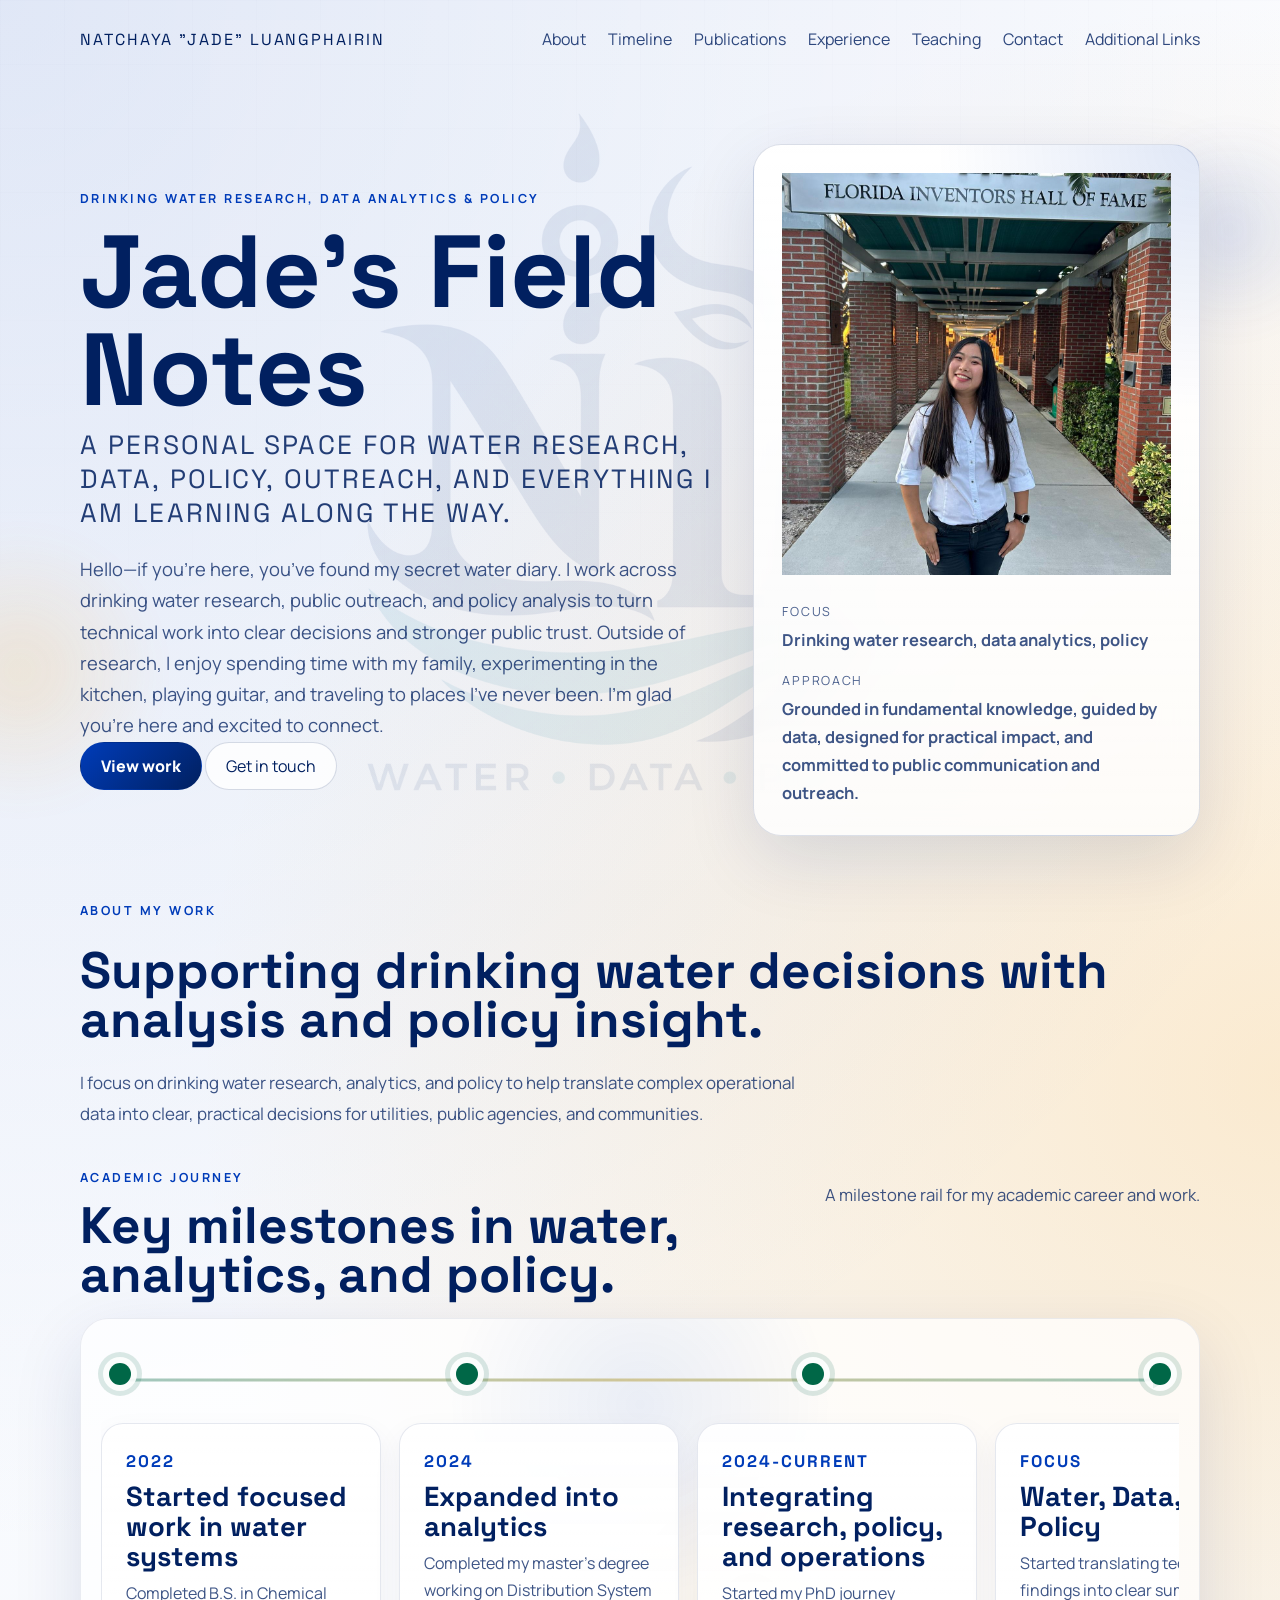
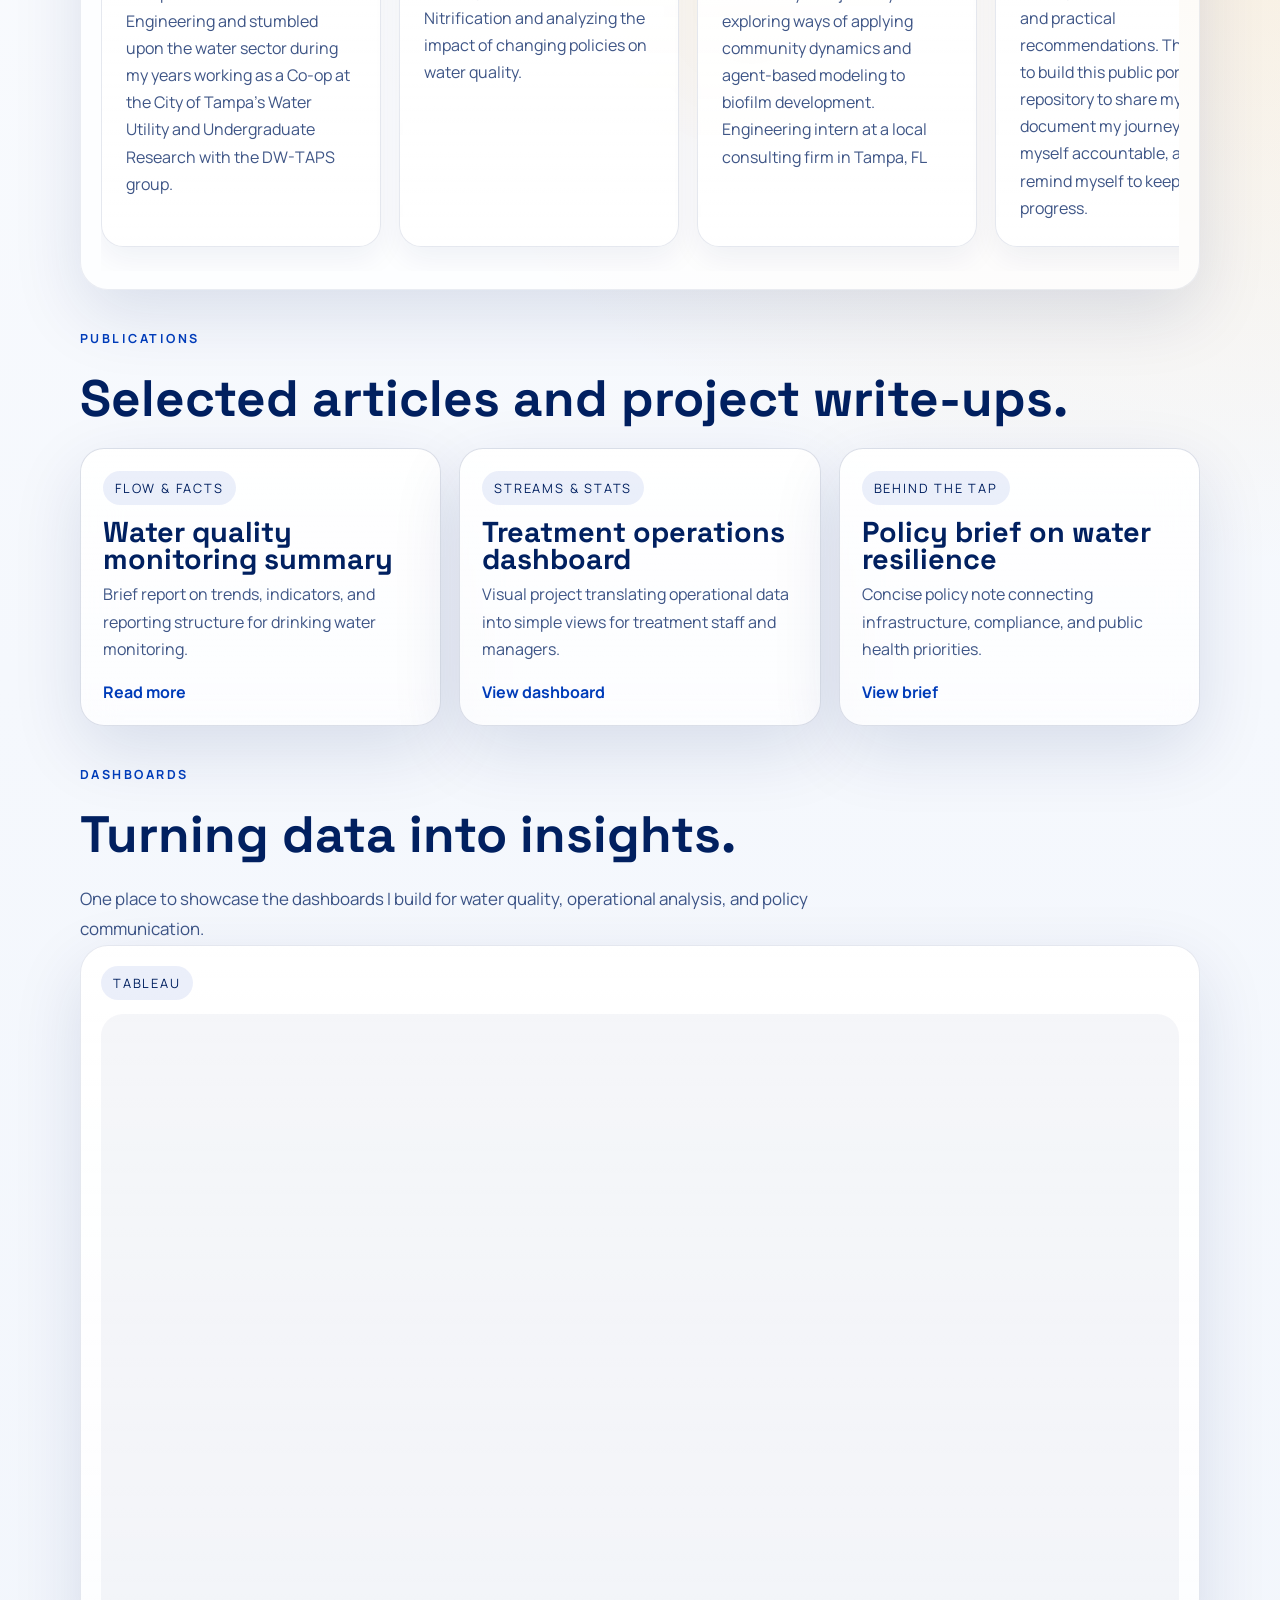
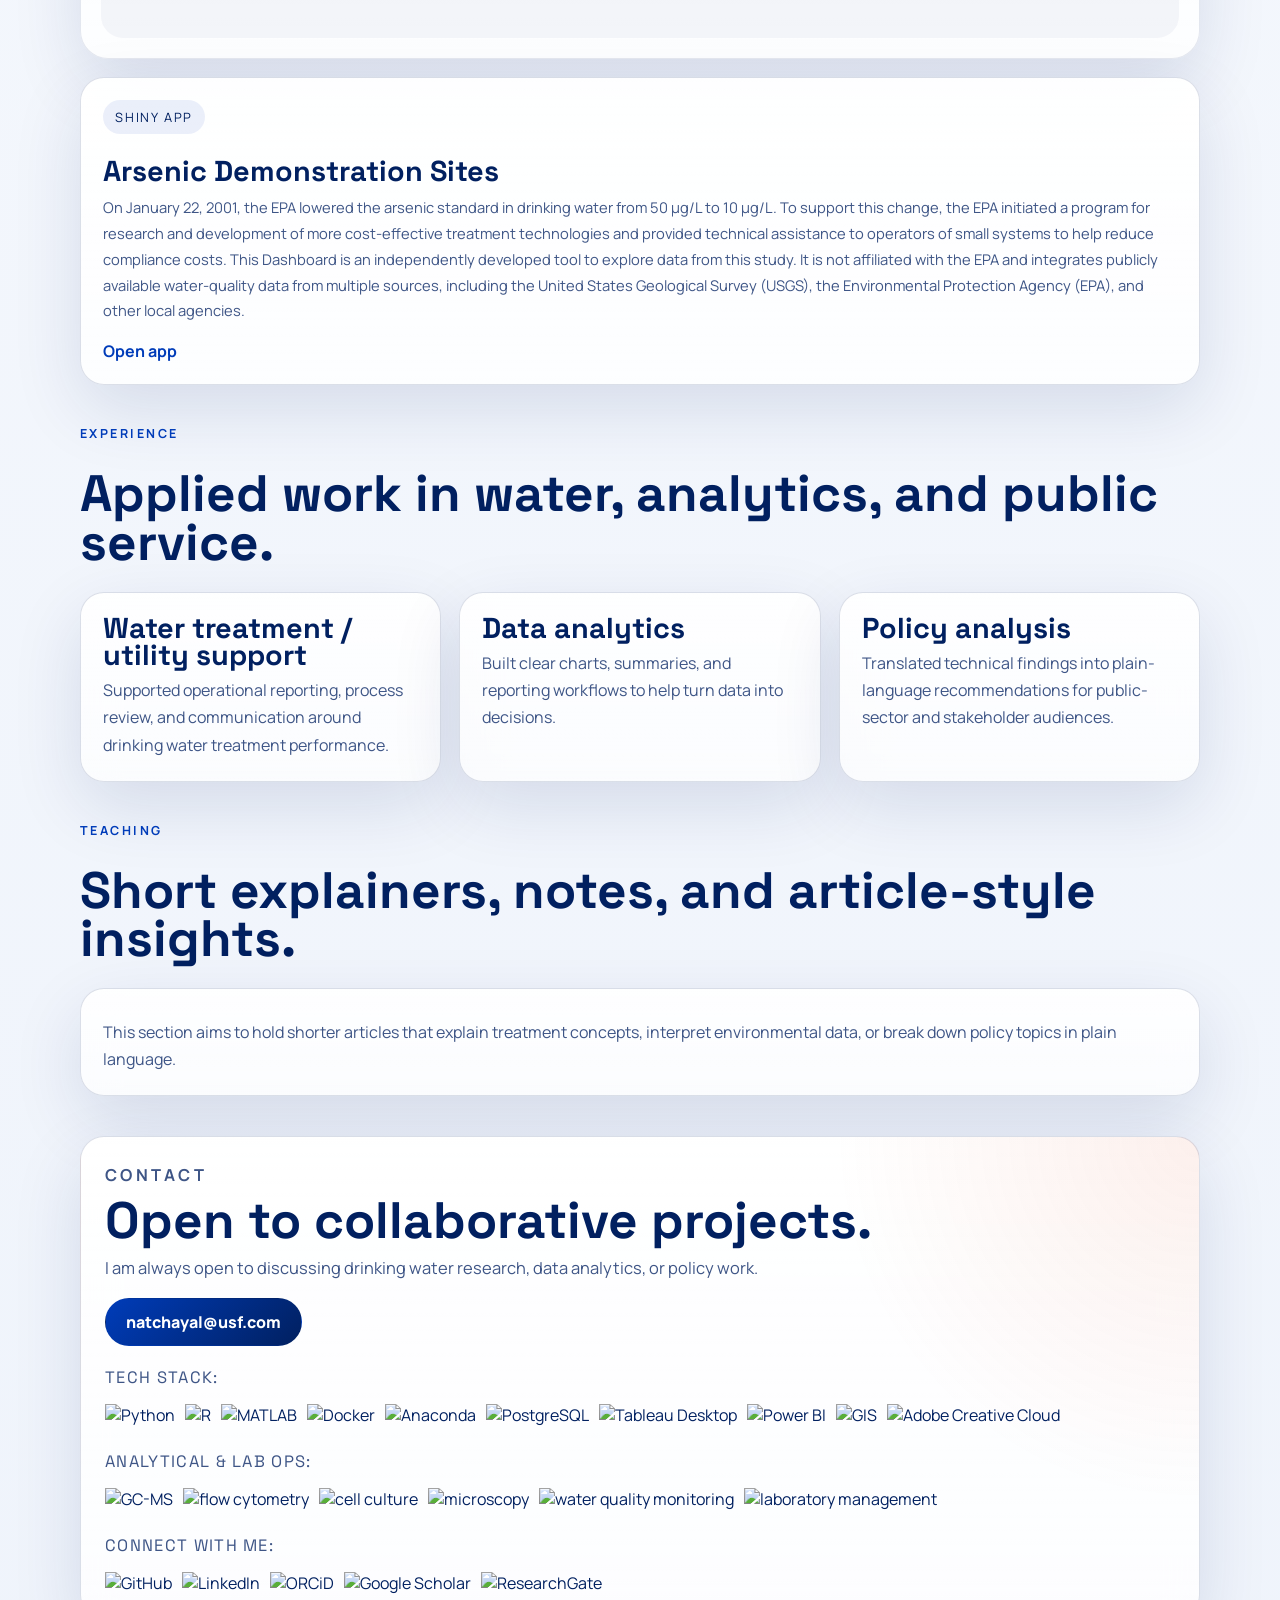
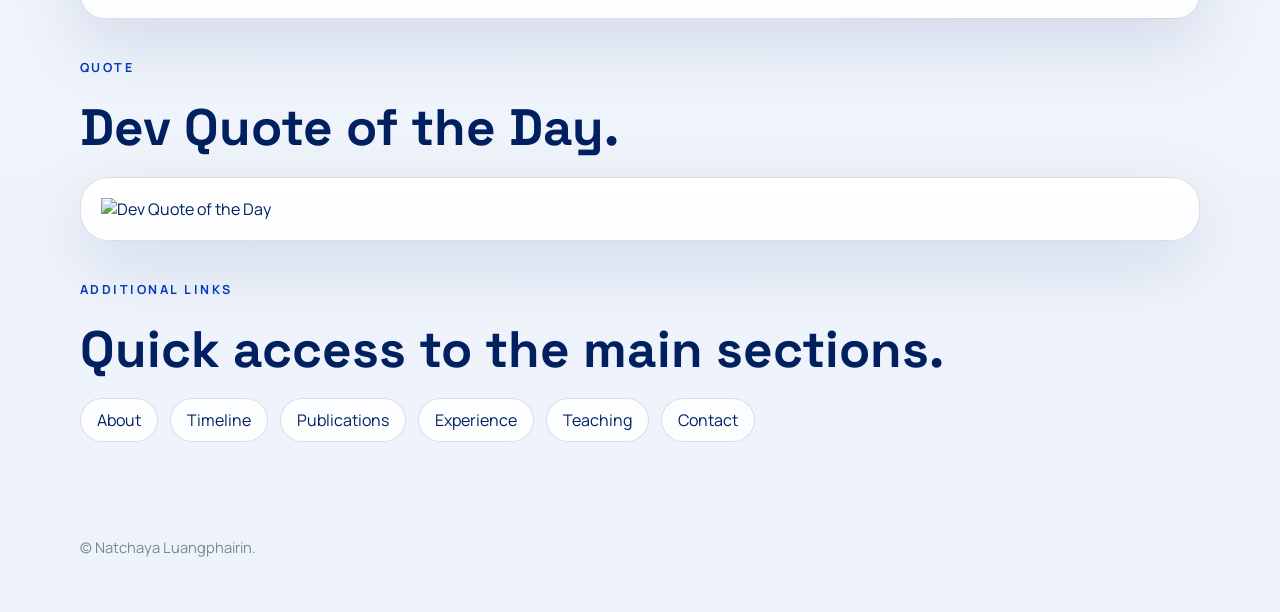
==== index.html @ ca81d8df "Update index.html" ====
<!DOCTYPE html>
<html lang="en">
<head>
  <meta charset="UTF-8" />
  <meta name="viewport" content="width=device-width, initial-scale=1.0" />
  <meta name="description" content="A portfolio website showcasing projects, skills, and experience." />
  <title>Natchaya’s Field Notes: A personal space for water research, data, policy, outreach, and everything I am learning along the way.</title>
  <link rel="preconnect" href="https://fonts.googleapis.com" />
  <link rel="preconnect" href="https://fonts.gstatic.com" crossorigin />
  <link href="https://fonts.googleapis.com/css2?family=Manrope:wght@400;500;600;700;800&family=Space+Grotesk:wght@500;700&display=swap" rel="stylesheet" />
  <link rel="stylesheet" href="styles.css" />
</head>
<body>
  <div class="bg-grid" aria-hidden="true"></div>
  <div class="bg-orb bg-orb-a" aria-hidden="true"></div>
  <div class="bg-orb bg-orb-b" aria-hidden="true"></div>

  <header class="topbar">
    <a class="brand" href="#home">Natchaya "Jade" Luangphairin</a>
    <nav class="nav">
      <a href="#about">About</a>
      <a href="#timeline">Timeline</a>
      <a href="#publications">Publications</a>
      <a href="#experience">Experience</a>
      <a href="#teaching">Teaching</a>
      <a href="#contact">Contact</a>
      <a href="#links">Additional Links</a>
    </nav>
  </header>

  <main>
    <section class="hero" id="home">
      <div class="hero-copy">
        <p class="eyebrow reveal">Drinking Water Research, Data Analytics &amp; Policy</p>
        <h1 class="reveal delay-1">Jade's Field Notes</h1>
        <p class="hero-title reveal delay-2">A personal space for water research, data, policy, outreach, and everything I am learning along the way.</p>
        <p class="lede reveal delay-2">
          Hello—if you’re here, you’ve found my secret water diary. I work across drinking water research, public outreach, and policy analysis to turn technical work into clear decisions and stronger public trust. Outside of research, I enjoy spending time with my family, experimenting in the kitchen, playing guitar, and traveling to places I’ve never been. I’m glad you’re here and excited to connect.
        </p>
        <div class="hero-actions reveal delay-3">
          <a class="button button-primary" href="#publications">View work</a>
          <a class="button button-secondary" href="#contact">Get in touch</a>
        </div>
      </div>

      <aside class="hero-card reveal delay-2" aria-label="Profile summary">
        <div class="profile-visual" aria-hidden="true">
          <img src="photos/headshot_NLuangphairin.png" alt="Headshot of Natchaya Luangphairin"/>
        </div>
        <div class="card-list">
          <div>
            <span>Focus</span>
            <strong>Drinking water research, data analytics, policy</strong>
          </div>
          <div>
            <span>Approach</span>
            <strong>Grounded in fundamental knowledge, guided by data, designed for practical impact, and committed to public communication and outreach.</strong>
          </div>
        </div>
      </aside>
    </section>

    <section class="section" id="about">
      <div class="section-heading reveal">
        <p class="eyebrow">About my work</p>
        <h2>Supporting drinking water decisions with analysis and policy insight.</h2>
      </div>

      <p class="section-copy reveal delay-1">
        I focus on drinking water research, analytics, and policy to help translate complex operational data into clear, practical decisions for utilities, public agencies, and communities.
      </p>
    </section>

    <section class="section timeline-section" id="timeline">
      <div class="timeline-heading reveal">
        <div>
          <p class="eyebrow">Academic Journey</p>
          <h2>Key milestones in water, analytics, and policy.</h2>
        </div>
        <p class="timeline-intro">A milestone rail for my academic career and work.</p>
      </div>

      <div class="timeline-shell reveal delay-1">
        <div class="timeline-rail" aria-hidden="true">
          <span class="timeline-line"></span>
          <span class="timeline-dot is-active"></span>
          <span class="timeline-dot"></span>
          <span class="timeline-dot"></span>
          <span class="timeline-dot"></span>
        </div>

        <div class="timeline-cards">
          <article class="timeline-card">
            <div class="timeline-date">2022</div>
            <h3>Started focused work in water systems</h3>
            <p>Completed B.S. in Chemical Engineering and stumbled upon the water sector during my years working as a Co-op at the City of Tampa's Water Utility and Undergraduate Research with the DW-TAPS group.</p>
          </article>
          <article class="timeline-card">
            <div class="timeline-date">2024</div>
            <h3>Expanded into analytics</h3>
            <p>Completed my master's degree working on Distribution System Nitrification and analyzing the impact of changing policies on water quality.</p>
          </article>
          <article class="timeline-card">
            <div class="timeline-date">2024-Current</div>
            <h3>Integrating research, policy, and operations</h3>
            <p>Started my PhD journey exploring ways of applying community dynamics and agent-based modeling to biofilm development. Engineering intern at a local consulting firm in Tampa, FL</p>
          </article>
          <article class="timeline-card">
            <div class="timeline-date">Focus</div>
            <h3>Water, Data, and Policy</h3>
            <p>Started translating technical findings into clear summaries and practical recommendations. This led me to build this public portfolio and repository to share my work, document my journey, hold myself accountable, and remind myself to keep making progress.</p>
          </article>
        </div>

    </div>
    </section>

    <section class="section" id="publications">
      <div class="section-heading reveal">
        <p class="eyebrow">Publications</p>
        <h2>Selected articles and project write-ups.</h2>
      </div>

      <div class="feature-list">
        <article class="feature-card reveal delay-1">
          <div class="card-label">FLOW &amp; FACTS</div>
          <h3>Water quality monitoring summary</h3>
          <p>Brief report on trends, indicators, and reporting structure for drinking water monitoring.</p>
          <a href="#contact">Read more</a>
        </article>
        <article class="feature-card reveal delay-2">
          <div class="card-label">Streams &amp; Stats</div>
          <h3>Treatment operations dashboard</h3>
          <p>Visual project translating operational data into simple views for treatment staff and managers.</p>
          <a href="#dashboards">View dashboard</a>
        </article>
        <article class="feature-card reveal delay-3">
          <div class="card-label">Behind the Tap</div>
          <h3>Policy brief on water resilience</h3>
          <p>Concise policy note connecting infrastructure, compliance, and public health priorities.</p>
          <a href="#contact">View brief</a>
        </article>
      </div>
    </section>

    <section class="section dashboard-section" id="dashboards">
      <div class="section-heading reveal">
        <p class="eyebrow">Dashboards</p>
        <h2>Turning data into insights.</h2>
      </div>

      <p class="section-copy reveal delay-1">
        One place to showcase the dashboards I build for water quality, operational analysis, and policy communication.
      </p>


      <div class="dashboard-shell reveal delay-2">
      <div class="card-label">TABLEAU</div>
      <div class="tableau-fit">
        <div
          class="tableauPlaceholder tableau-scale"
          id="viz1784597303351"
          style="position: relative;"
        >
          <noscript>
            <a href="#">
              <img
                alt="Violation Dashboard"
                src="https://public.tableau.com/static/images/dw/dw_inorganic_violation_dashboard/ViolationDashboard/1_rss.png"
              />
            </a>
          </noscript>

          <object class="tableauViz" style="display: none;">
            <param name="host_url" value="https%3A%2F%2Fpublic.tableau.com%2F" />
            <param name="embed_code_version" value="3" />
            <param name="site_root" value="" />
            <param
              name="name"
              value="dw_inorganic_violation_dashboard/ViolationDashboard"
            />
            <param name="tabs" value="no" />
            <param name="toolbar" value="yes" />
            <param
              name="static_image"
              value="https://public.tableau.com/static/images/dw/dw_inorganic_violation_dashboard/ViolationDashboard/1.png"
            />
            <param name="animate_transition" value="yes" />
            <param name="display_static_image" value="yes" />
            <param name="display_spinner" value="yes" />
            <param name="display_overlay" value="yes" />
            <param name="display_count" value="yes" />
            <param name="language" value="en-US" />
          </object>
        </div>
      </div>
    </div>

    <script>
      (() => {
        const TABLEAU_WIDTH = 1600;
        const TABLEAU_HEIGHT = 927;

        const fitContainer = document.querySelector(".tableau-fit");
        const tableauScale = document.querySelector(".tableau-scale");
        const vizElement = tableauScale.querySelector("object");

        vizElement.style.width = `${TABLEAU_WIDTH}px`;
        vizElement.style.height = `${TABLEAU_HEIGHT}px`;

        function resizeTableau() {
          const availableWidth = fitContainer.clientWidth;
          const scale = Math.min(availableWidth / TABLEAU_WIDTH, 1);

          tableauScale.style.transform = `scale(${scale})`;
          fitContainer.style.height = `${TABLEAU_HEIGHT * scale}px`;
        }

        const resizeObserver = new ResizeObserver(resizeTableau);
        resizeObserver.observe(fitContainer);
        resizeTableau();

        const scriptElement = document.createElement("script");
        scriptElement.src =
          "https://public.tableau.com/javascripts/api/viz_v1.js";

        vizElement.parentNode.insertBefore(scriptElement, vizElement);
      })();
    </script>
      </div>

      <div class="dashboard-app reveal delay-3">
        <div class="card-label">Shiny App</div>
        <h3>Arsenic Demonstration Sites</h3>
        <p class="small-note">On January 22, 2001, the EPA lowered the arsenic standard in drinking water from 50 µg/L to 10 µg/L. To support this change, the EPA initiated a program for research and development of more cost-effective treatment technologies and provided technical assistance to operators of small systems to help reduce compliance costs. This Dashboard is an independently developed tool to explore data from this study. It is not affiliated with the EPA and integrates publicly available water-quality data from multiple sources, including the United States Geological Survey (USGS), the Environmental Protection Agency (EPA), and other local agencies.</p>
        <a href="https://6bset2-natchayal.shinyapps.io/arsenic_demo_site_app/" target="_blank" rel="noreferrer">Open app</a>
      </div>
    </section>

    <section class="section" id="experience">
      <div class="section-heading reveal">
        <p class="eyebrow">Experience</p>
        <h2>Applied work in water, analytics, and public service.</h2>
      </div>

      <div class="experience-list">
        <article class="experience-item reveal delay-1">
          <h3>Water treatment / utility support</h3>
          <p>Supported operational reporting, process review, and communication around drinking water treatment performance.</p>
        </article>
        <article class="experience-item reveal delay-2">
          <h3>Data analytics</h3>
          <p>Built clear charts, summaries, and reporting workflows to help turn data into decisions.</p>
        </article>
        <article class="experience-item reveal delay-3">
          <h3>Policy analysis</h3>
          <p>Translated technical findings into plain-language recommendations for public-sector and stakeholder audiences.</p>
        </article>
      </div>
    </section>

    <section class="section" id="teaching">
      <div class="section-heading reveal">
        <p class="eyebrow">Teaching</p>
        <h2>Short explainers, notes, and article-style insights.</h2>
      </div>

      <div class="teaching-panel reveal delay-1">
        <p>
          This section aims to hold shorter articles that explain treatment concepts, interpret environmental data, or break down policy topics in plain language.
        </p>
      </div>
    </section>

    <section class="section contact" id="contact">
      <div class="contact-card reveal">
        <p class="eyebrow">Contact</p>
        <h2>Open to collaborative projects.</h2>
        <p>
          I am always open to discussing drinking water research, data analytics, or policy work.
        </p>
        <div class="contact-links">
          <a class="button button-primary" href="mailto:natchayal@usf.com">natchayal@usf.com</a>
        </div>
        <div class="social-follow tech-stack">
          <p class="social-follow-title">Tech Stack:</p>
          <div class="social-badges" aria-label="Tech stack badges">
            <img alt="Python" src="https://img.shields.io/badge/Python-3776AB?style=for-the-badge&style=social&logo=python&logoColor=white" />
            <img alt="R" src="https://img.shields.io/badge/R-276DC3?style=for-the-badge&style=social&logo=r&logoColor=white" />
            <img alt="MATLAB" src="https://img.shields.io/badge/MATLAB-%230076A8.svg?style=for-the-badge&logo=Mathworks&style=social&logoColor=white" />
            <img alt="Docker" src="https://img.shields.io/badge/-Docker-2496ED?style=flat&logo=docker&logoColor=white" />
            <img alt="Anaconda" src="https://img.shields.io/badge/-Anaconda-44A833?style=flat&logo=anaconda&logoColor=white" />
            <img alt="PostgreSQL" src="https://img.shields.io/badge/-PostgreSQL-4169E1?style=flat&logo=postgresql&logoColor=white" />
            <img alt="Tableau Desktop" src="https://img.shields.io/badge/-Tableau-E97627?style=flat&logo=tableau&logoColor=white" />
            <img alt="Power BI" src="https://img.shields.io/badge/Power_Bi-F2C811?style=flat-square&logo=codeforces&logoColor=white" />
            <img alt="GIS" src="https://img.shields.io/badge/-ArcGIS-2C7AC3?style=flat&logo=arcgis&logoColor=white" />
            <img alt="Adobe Creative Cloud" src="https://img.shields.io/badge/Adobe%20Creative%20Cloud-DA1F26.svg?style=for-the-badge&logo=Adobe%20Creative%20Cloud&style=social&logoColor=white" />
          </div>
          <div class="social-follow Analytical & Lab Ops">
          <p class="social-follow-title">Analytical & Lab Ops:</p>
          <div class="social-badges" aria-label="Analytical & Lab Ops badges">
            <img alt="GC-MS" src="https://img.shields.io/badge/GC--MS-0047AB?style=for-the-badge&style=social&logo=gcms&logoColor=white" />
            <img alt="flow cytometry" src="https://img.shields.io/badge/Flow%20Cytometry-0047AB?style=for-the-badge&style=social&logo=flowcytometry&logoColor=white" />
            <img alt="cell culture" src="https://img.shields.io/badge/Cell%20Culture-0047AB?style=for-the-badge&style=social&logo=cellculture&logoColor=white" />
            <img alt="microscopy" src="https://img.shields.io/badge/Microscopy-0047AB?style=for-the-badge&style=social&logo=microscopy&logoColor=white" />
            <img alt="water quality monitoring" src="https://img.shields.io/badge/Water%20Quality%20Monitoring-0047AB?style=for-the-badge&style=social&logo=waterqualitymonitoring&logoColor=white" />
            <img alt="laboratory management" src="https://img.shields.io/badge/Laboratory%20Management-0047AB?style=for-the-badge&style=social&logo=laboratorymanagement&logoColor=white" />
          </div>
        </div>
        <div class="social-follow">
          <p class="social-follow-title">Connect with me:</p>
          <div class="social-badges" aria-label="Social profile links">
            <a href="https://github.com/natchayal/" target="_blank" rel="noreferrer">
              <img alt="GitHub" src="https://img.shields.io/badge/GitHub-100000?style=for-the-badge&style=social&logo=github&logoColor=white" />
            </a>
            <a href="https://www.linkedin.com/in/nluangphairin/" target="_blank" rel="noreferrer">
              <img alt="LinkedIn" src="https://img.shields.io/badge/LinkedIn-0077B5?style=for-the-badge&style=social&logo=linkedin&logoColor=white" />
            </a>
            <a href="https://orcid.org/0009-0002-2193-5449" target="_blank" rel="noreferrer">
              <img alt="ORCiD" src="https://img.shields.io/badge/ORCiD-A6CE39?style=for-the-badge&style=social&logo=orcid&logoColor=white" />
            </a>
            <a href="https://scholar.google.com/citations?hl=en&authuser=1&user=UauTG8AAAAAJ" target="_blank" rel="noreferrer">
              <img alt="Google Scholar" src="https://img.shields.io/badge/Google%20Scholar-4285F4?style=for-the-badge&style=social&logo=googlescholar&logoColor=white" />
            </a>
            <a href="https://www.researchgate.net/profile/Natchaya-Luangphairin" target="_blank" rel="noreferrer">
              <img alt="ResearchGate" src="https://img.shields.io/badge/ResearchGate-00CCBB?style=for-the-badge&logo=ResearchGate&style=social&logoColor=white" />
            </a>
          </div>
        </div>
      </div>
    </section>

    <section class="section quote-section" id="quote">
      <div class="section-heading reveal">
        <p class="eyebrow">Quote</p>
        <h2>Dev Quote of the Day.</h2>
      </div>

      <div class="quote-card reveal delay-1">
        <img alt="Dev Quote of the Day" src="https://quotes-github-readme.vercel.app/api?type=horizontal&theme=light" />
      </div>
    </section>

    <section class="section" id="links">
      <div class="section-heading reveal">
        <p class="eyebrow">Additional Links</p>
        <h2>Quick access to the main sections.</h2>
      </div>

      <div class="links-grid">
        <a class="link-pill reveal delay-1" href="#about">About</a>
        <a class="link-pill reveal delay-2" href="#timeline">Timeline</a>
        <a class="link-pill reveal delay-3" href="#publications">Publications</a>
        <a class="link-pill reveal delay-3" href="#experience">Experience</a>
        <a class="link-pill reveal delay-3" href="#teaching">Teaching</a>
        <a class="link-pill reveal delay-3" href="#contact">Contact</a>
      </div>
    </section>
  </main>

  <footer class="footer">
    <p>© <span id="year"></span> Natchaya Luangphairin.</p>
  </footer>

  <script src="script.js"></script>
</body>
</html>
---- styles.css ----
:root {
  --bg: #eef3fb;
  --bg-soft: #ffffff;
  --panel: rgba(255, 255, 255, 0.92);
  --panel-border: rgba(1, 32, 96, 0.14);
  --text: #012060;
  --muted: rgba(1, 32, 96, 0.76);
  --accent: #003cb9;
  --accent-strong: #012060;
  --accent-gold: #faa41a;
  --accent-red: #c00000;
  --accent-green: #006747;
  --accent-grey: #7e96a0;
  --accent-soft: #d9c990;
  --shadow: 0 24px 70px rgba(1, 32, 96, 0.12);
}

* {
  box-sizing: border-box;
}

html {
  scroll-behavior: smooth;
}

body {
  margin: 0;
  min-height: 100vh;
  font-family: 'Manrope', sans-serif;
  color: var(--text);
  background:
    radial-gradient(circle at top left, rgba(0, 60, 185, 0.12), transparent 28%),
    radial-gradient(circle at right 20%, rgba(250, 164, 26, 0.2), transparent 24%),
    linear-gradient(180deg, #ffffff 0%, #f5f8fd 42%, #eef3fb 100%);
  overflow-x: hidden;
}

body::before {
  content: "";
  position: fixed;
  left: 50%;
  top: 50%;
  transform: translate(-50%, -50%);
  width: 860px;
  height: 860px;
  background-image: url("photos/Logo%20Final.png");
  background-repeat: no-repeat;
  background-position: center;
  background-size: contain;
  opacity: 0.08;
  pointer-events: none;
  z-index: 0;
}

/* Keeps all webpage content above the background logo */
body > * {
  position: relative;
  z-index: 1;
}

body::before {
  content: "";
  position: fixed;

  left: 50%;
  top: 50%;
  transform: translate(-50%, -50%);

  width: min(860px, 85vw);
  aspect-ratio: 1;

  background: url("photos/Logo%20Final.png") center / contain no-repeat;

  opacity: 0.08;
  pointer-events: none;
  z-index: 0;
}

body > * {
  position: relative;
  z-index: 1;
}

a {
  color: inherit;
  text-decoration: none;
}

main {
  width: min(1120px, calc(100% - 40px));
  margin: 0 auto;
  padding: 40px 0 64px;
}

.bg-grid {
  position: fixed;
  inset: 0;
  pointer-events: none;
  opacity: 0.2;
  background-image:
    linear-gradient(rgba(1,32,96,0.06) 1px, transparent 1px),
    linear-gradient(90deg, rgba(1,32,96,0.06) 1px, transparent 1px);
  background-size: 64px 64px;
  mask-image: linear-gradient(180deg, rgba(0,0,0,0.9), transparent 95%);
}

.bg-orb {
  position: fixed;
  border-radius: 50%;
  filter: blur(18px);
  pointer-events: none;
  opacity: 0.7;
}

.bg-orb-a {
  width: 220px;
  height: 220px;
  right: -60px;
  top: 120px;
  background: radial-gradient(circle, rgba(0, 60, 185, 0.16), transparent 70%);
}

.bg-orb-b {
  width: 280px;
  height: 280px;
  left: -120px;
  bottom: 10%;
  background: radial-gradient(circle, rgba(250, 164, 26, 0.22), transparent 72%);
}

.topbar {
  width: min(1120px, calc(100% - 40px));
  margin: 0 auto;
  padding: 28px 0 0;
  display: flex;
  align-items: center;
  justify-content: space-between;
}

.brand {
  font-family: 'Space Grotesk', sans-serif;
  font-size: 1rem;
  letter-spacing: 0.12em;
  text-transform: uppercase;
}

.nav {
  display: flex;
  gap: 22px;
  color: rgba(1, 32, 96, 0.82);
}

.nav a:hover,
.nav a:focus-visible,
.brand:hover,
.brand:focus-visible {
  color: var(--text);
}

.hero {
  min-height: calc(100vh - 120px);
  display: grid;
  grid-template-columns: 1.3fr 0.9fr;
  gap: 28px;
  align-items: center;
  padding: 40px 0 20px;
}

.eyebrow {
  margin: 0 0 16px;
  color: var(--accent);
  text-transform: uppercase;
  letter-spacing: 0.2em;
  font-size: 0.78rem;
  font-weight: 700;
}

h1,
h2,
h3 {
  font-family: 'Space Grotesk', sans-serif;
  margin: 0;
  line-height: 0.95;
}

h1 {
  font-size: clamp(3.6rem, 8vw, 7.6rem);
  max-width: 10ch;
}

.hero-title {
  margin: 10px 0 0;
  font-family: 'Space Grotesk', sans-serif;
  font-size: clamp(1.15rem, 2.2vw, 1.65rem);
  letter-spacing: 0.08em;
  text-transform: uppercase;
  color: rgba(1, 32, 96, 0.86);
}

h2 {
  font-size: clamp(2.1rem, 4vw, 4rem);
  max-width: none;
  width: 100%;
}

h3 {
  font-size: 1.8rem;
  width: 100%;
  max-width: none;
  text-wrap: pretty;
}

.lede,
.project-card p,
.about-panel p,
.contact-card p,
.card-list strong,
.card-stat p {
  color: var(--muted);
  line-height: 1.7;
  font-size: 1.03rem;
}

.lede {
  max-width: 58ch;
  margin: 24px 0 0;
  font-size: 1.15rem;
}

.hero-actions,
.contact-card p {
  margin: 0;
}

.contact-card .contact-links {
  display: flex;
  gap: 12px;
  flex-wrap: wrap;
  margin-top: 8px;
}

.button {
  display: inline-flex;
  align-items: center;
  justify-content: center;
  min-height: 48px;
  padding: 0 20px;
  border-radius: 999px;
  border: 1px solid transparent;
  transition: transform 180ms ease, border-color 180ms ease, background 180ms ease;
}

.button:hover,
.button:focus-visible {
  transform: translateY(-2px);
}

.button-primary {
  background: linear-gradient(135deg, var(--accent), var(--accent-strong));
  color: #ffffff;
  font-weight: 800;
}

.button-secondary {
  border-color: rgba(1,32,96,0.16);
  background: rgba(255,255,255,0.8);
}

.hero-card,
.project-card,
.about-panel,
.skills-panel,
.contact-card,
.feature-card,
.experience-item,
.teaching-panel,
.timeline-item {
  border: 1px solid var(--panel-border);
  background: linear-gradient(180deg, rgba(255,255,255,0.92), rgba(255,255,255,0.72));
  backdrop-filter: blur(18px);
  box-shadow: var(--shadow);
}

.hero-card {
  border-radius: 28px;
  padding: 28px;
  background:
    radial-gradient(circle at top right, rgba(0, 60, 185, 0.12), transparent 32%),
    linear-gradient(180deg, rgba(255,255,255,0.96), rgba(255,255,255,0.8));
}

.profile-visual img {
  display: block;
  width: 100%;
  height: 100%;
  object-fit: contain;
}

.card-label {
  margin-bottom: 14px;
}

.card-label {
  display: inline-flex;
  align-items: center;
  width: fit-content;
  padding: 8px 12px;
  border-radius: 999px;
  background: rgba(0,60,185,0.08);
  font-size: 0.8rem;
  text-transform: uppercase;
  letter-spacing: 0.14em;
}

.card-stat {
  margin-top: 38px;
}

.card-stat span {
  display: block;
  font-family: 'Space Grotesk', sans-serif;
  font-size: clamp(4rem, 10vw, 6.5rem);
  line-height: 1;
  color: var(--accent);
}

.card-list {
  display: grid;
  gap: 18px;
  margin-top: 28px;
}

.card-list span {
  display: block;
  color: rgba(1,32,96,0.7);
  font-size: 0.78rem;
  text-transform: uppercase;
  letter-spacing: 0.14em;
  margin-bottom: 6px;
}

.section {
  padding: 32px 0 8px;
}

.section-heading {
  display: grid;
  gap: 12px;
  margin-bottom: 24px;
}

.section-copy {
  max-width: 75ch;
  margin: 0;
  color: var(--muted);
  line-height: 1.8;
  font-size: 1.06rem;
}

.timeline-heading {
  display: grid;
  grid-template-columns: 1.25fr 0.95fr;
  gap: 20px;
  align-items: start;
  margin-bottom: 18px;
}

.timeline-intro {
  margin: 12px 0 0;
  color: var(--muted);
  font-size: 1.04rem;
  line-height: 1.7;
  justify-self: end;
  max-width: 42ch;
  text-align: right;
}

.timeline-shell {
  position: relative;
  border-radius: 28px;
  padding: 28px 20px 18px;
  background: rgba(255,255,255,0.72);
  border: 1px solid rgba(1,32,96,0.08);
  box-shadow: var(--shadow);
  overflow: hidden;
}

.timeline-shell::before {
  content: '';
  position: absolute;
  inset: 0;
  background: radial-gradient(circle at 50% 15%, rgba(0,60,185,0.08), transparent 26%), radial-gradient(circle at 60% 50%, rgba(250,164,26,0.08), transparent 22%);
  pointer-events: none;
}

.timeline-rail {
  position: relative;
  display: flex;
  align-items: center;
  justify-content: space-between;
  gap: 12px;
  padding: 16px 8px 28px;
}

.timeline-line {
  position: absolute;
  left: 28px;
  right: 28px;
  top: 50%;
  height: 3px;
  transform: translateY(-50%);
  background: linear-gradient(90deg, rgba(0,103,71,0.36), rgba(207,196,147,0.96), rgba(0,103,71,0.36));
  border-radius: 999px;
}

.timeline-line::after {
  content: '';
  position: absolute;
  right: -2px;
  top: 50%;
  transform: translate(100%, -50%);
  border-top: 9px solid transparent;
  border-bottom: 9px solid transparent;
  border-left: 16px solid var(--accent-green);
}

.timeline-dot {
  position: relative;
  z-index: 1;
  width: 22px;
  height: 22px;
  border-radius: 50%;
  background: var(--accent-green);
  box-shadow: 0 0 0 6px rgba(255,255,255,0.9), 0 0 0 11px rgba(0,103,71,0.14);
}

.timeline-cards {
  position: relative;
  display: grid;
  grid-auto-flow: column;
  grid-auto-columns: minmax(280px, 1fr);
  gap: 18px;
  overflow-x: auto;
  padding: 10px 8px 24px;
  scroll-snap-type: x proximity;
}

.timeline-cards::-webkit-scrollbar {
  height: 10px;
}

.timeline-cards::-webkit-scrollbar-track {
  background: rgba(1,32,96,0.08);
  border-radius: 999px;
}

.timeline-cards::-webkit-scrollbar-thumb {
  background: rgba(0,103,71,0.58);
  border-radius: 999px;
}

.timeline-card {
  scroll-snap-align: start;
  border-radius: 22px;
  padding: 26px 24px 24px;
  background: linear-gradient(180deg, rgba(255,255,255,0.98), rgba(255,255,255,0.84));
  border: 1px solid rgba(1,32,96,0.10);
  box-shadow: 0 12px 30px rgba(1,32,96,0.06);
}

.timeline-card h3 {
  margin-top: 10px;
  font-size: 1.72rem;
  line-height: 1.1;
}

.timeline-date {
  font-family: 'Space Grotesk', sans-serif;
  font-size: 0.96rem;
  letter-spacing: 0.12em;
  text-transform: uppercase;
  color: #c99800;
  font-weight: 700;
}

.timeline-card p {
  margin: 8px 0 0;
  color: var(--muted);
  line-height: 1.7;
}



.timeline {
  display: grid;
  gap: 14px;
}

.timeline-item {
  display: grid;
  grid-template-columns: 120px 1fr;
  gap: 20px;
  align-items: start;
  border-radius: 24px;
  padding: 22px;
}

.timeline-date {
  font-family: 'Space Grotesk', sans-serif;
  font-size: 1.05rem;
  letter-spacing: 0.12em;
  text-transform: uppercase;
  color: var(--accent);
}

.timeline-item p,
.feature-card p,
.experience-item p,
.teaching-panel p {
  margin: 8px 0 0;
  color: var(--muted);
  line-height: 1.7;
}

.dashboard-shell {
  width: 100%;
  max-width: 100%;
  min-width: 0;
  overflow: hidden;
  border-radius: 28px;
  padding: 20px;
  border: 1px solid rgba(1, 32, 96, 0.10);
  background: linear-gradient(
    180deg,
    rgba(255, 255, 255, 0.95),
    rgba(255, 255, 255, 0.82)
  );
  box-shadow: var(--shadow);
}

/* Visible frame that the scaled Tableau dashboard must fit inside */
.tableau-fit {
  position: relative;
  width: 100%;
  max-width: 100%;
  overflow: hidden;
  border-radius: 22px;
  background: rgba(1, 32, 96, 0.04);
}

/* Tableau keeps its original 1600 × 927 layout and is scaled by JavaScript */
.tableau-scale {
  position: relative;
  width: 1600px;
  height: 927px;
  transform-origin: top left;
}

.tableau-scale > div,
.tableau-scale object.tableauViz,
.tableau-scale iframe,
.tableau-scale .tableauViz {
  display: block !important;
  width: 1600px !important;
  min-width: 1600px !important;
  max-width: none !important;
  height: 927px !important;
  min-height: 927px !important;
  margin: 0 !important;
  padding: 0 !important;
  border: 0 !important;
}

.tableau-scale noscript,
.tableau-scale noscript a,
.tableau-scale noscript img {
  display: block;
  width: 1600px;
  max-width: none;
  border: 0;
}

.dashboard-app {
  margin-top: 18px;
  border-radius: 24px;
  padding: 22px;
  border: 1px solid var(--panel-border);
  background: linear-gradient(180deg, rgba(255,255,255,0.96), rgba(255,255,255,0.82));
  box-shadow: var(--shadow);
  display: grid;
  gap: 10px;
}

.small-note {
  margin: 0;
  color: var(--muted);
  font-size: 0.92rem;
  line-height: 1.75;
}

.dashboard-app a {
  display: inline-flex;
  width: fit-content;
  margin-top: 6px;
  color: var(--accent);
  font-weight: 700;
}

.feature-list,
.experience-list {
  display: grid;
  grid-template-columns: repeat(3, minmax(0, 1fr));
  gap: 18px;
}

.feature-card,
.experience-item {
  border-radius: 24px;
  padding: 22px;
}

.feature-card a {
  display: inline-flex;
  margin-top: 18px;
  color: var(--accent);
  font-weight: 700;
}

.teaching-panel {
  border-radius: 24px;
  padding: 22px;
}

.quote-card {
  border-radius: 28px;
  padding: 20px;
  border: 1px solid var(--panel-border);
  background: linear-gradient(180deg, rgba(255,255,255,0.96), rgba(255,255,255,0.8));
  box-shadow: var(--shadow);
}

.quote-card img {
  display: block;
  width: 100%;
  height: auto;
}

.links-grid {
  display: flex;
  flex-wrap: wrap;
  gap: 12px;
}

.link-pill {
  display: inline-flex;
  align-items: center;
  min-height: 44px;
  padding: 0 16px;
  border-radius: 999px;
  border: 1px solid var(--panel-border);
  background: rgba(255,255,255,0.82);
  color: var(--text);
  transition: transform 180ms ease, border-color 180ms ease;
}

.link-pill:hover,
.link-pill:focus-visible {
  transform: translateY(-2px);
  border-color: rgba(0, 103, 71, 0.35);
}

.projects {
  display: grid;
  grid-template-columns: repeat(3, minmax(0, 1fr));
  gap: 18px;
}

.project-card {
  border-radius: 24px;
  padding: 24px;
  min-height: 320px;
  display: flex;
  flex-direction: column;
  justify-content: space-between;
}

.project-meta {
  display: flex;
  align-items: center;
  justify-content: space-between;
  color: rgba(23, 32, 51, 0.62);
  margin-bottom: 28px;
}

.project-meta span {
  color: var(--accent);
  font-weight: 800;
}

.project-card ul {
  margin: 24px 0 0;
  padding-left: 18px;
  color: rgba(23, 32, 51, 0.82);
  line-height: 1.8;
}

.split {
  display: grid;
  gap: 24px;
}

.about-grid {
  display: grid;
  grid-template-columns: 1fr 1fr;
  gap: 18px;
}

.about-panel,
.skills-panel,
.contact-card {
  border-radius: 24px;
  padding: 24px;
}

.chips {
  display: flex;
  gap: 10px;
  flex-wrap: wrap;
  margin-top: 18px;
}

.chips span {
  padding: 10px 14px;
  border-radius: 999px;
  background: rgba(23,32,51,0.06);
  color: var(--text);
}

.contact-card {
  display: grid;
  gap: 8px;
  background:
    radial-gradient(circle at top right, rgba(229, 107, 74, 0.1), transparent 30%),
    linear-gradient(180deg, rgba(255,255,255,0.96), rgba(255,255,255,0.82));
}

.social-follow {
  display: grid;
  gap: 12px;
  margin-top: 10px;
}

.social-follow-title {
  margin: 0;
  font-family: 'Space Grotesk', sans-serif;
  font-size: 0.98rem;
  letter-spacing: 0.08em;
  text-transform: uppercase;
  color: var(--accent);
}

.social-badges {
  display: flex;
  flex-wrap: wrap;
  gap: 10px;
}

.social-badges a {
  display: inline-flex;
  align-items: center;
}

.social-badges img {
  display: block;
  max-width: 100%;
  height: auto;
}

.footer {
  width: min(1120px, calc(100% - 40px));
  margin: 0 auto;
  padding: 8px 0 40px;
  color: rgba(70,96,105,0.72);
  font-size: 0.92rem;
}

.reveal {
  opacity: 0;
  transform: translateY(18px);
  animation: reveal 760ms ease forwards;
}

.delay-1 { animation-delay: 120ms; }
.delay-2 { animation-delay: 220ms; }
.delay-3 { animation-delay: 320ms; }

@keyframes reveal {
  to {
    opacity: 1;
    transform: translateY(0);
  }
}

@media (max-width: 980px) {
  .hero,
  .projects,
  .about-grid,
  .feature-list,
  .experience-list,
  .timeline-heading {
    grid-template-columns: 1fr;
  }

  .hero {
    min-height: auto;
    padding-top: 60px;
  }

  h1 {
    max-width: 12ch;
  }

  .timeline-intro {
    justify-self: start;
    text-align: left;
    max-width: none;
  }

  .timeline-cards {
    grid-auto-columns: minmax(260px, 85vw);
  }
}

@media (max-width: 640px) {
  .topbar {
    flex-direction: column;
    align-items: flex-start;
    gap: 14px;
  }

  main,
  .topbar,
  .footer {
    width: min(100% - 24px, 1120px);
  }

  .nav {
    gap: 16px;
    flex-wrap: wrap;
  }

  h1 {
    font-size: clamp(3rem, 16vw, 4.5rem);
  }

  .project-card,
  .hero-card,
  .about-panel,
  .skills-panel,
  .contact-card,
  .feature-card,
  .experience-item,
  .teaching-panel,
  .quote-card,
  .dashboard-app,
  .dashboard-shell,
  .timeline-shell,
  .timeline-card {
    padding: 20px;
  }

  .dashboard-shell {
    padding: 10px;
    border-radius: 18px;
  }

  .tableau-fit {
    border-radius: 14px;
  }
}
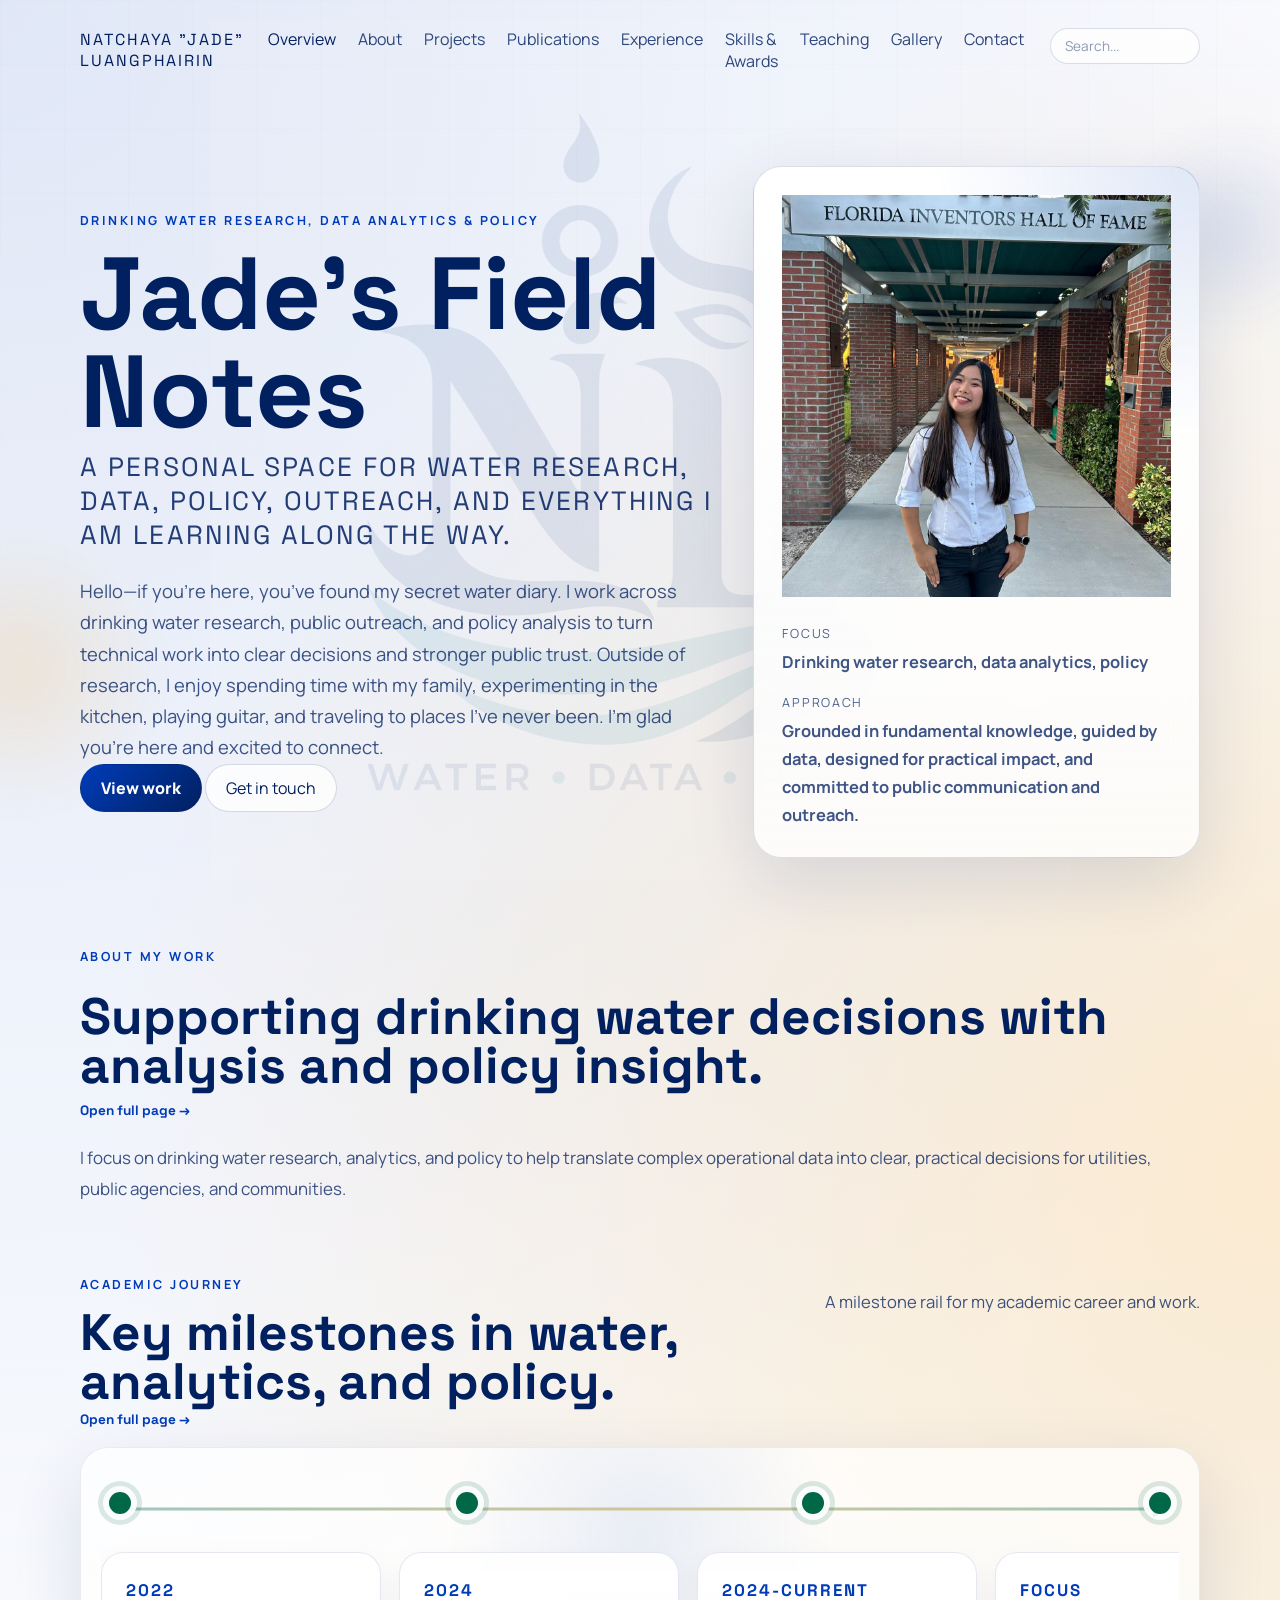
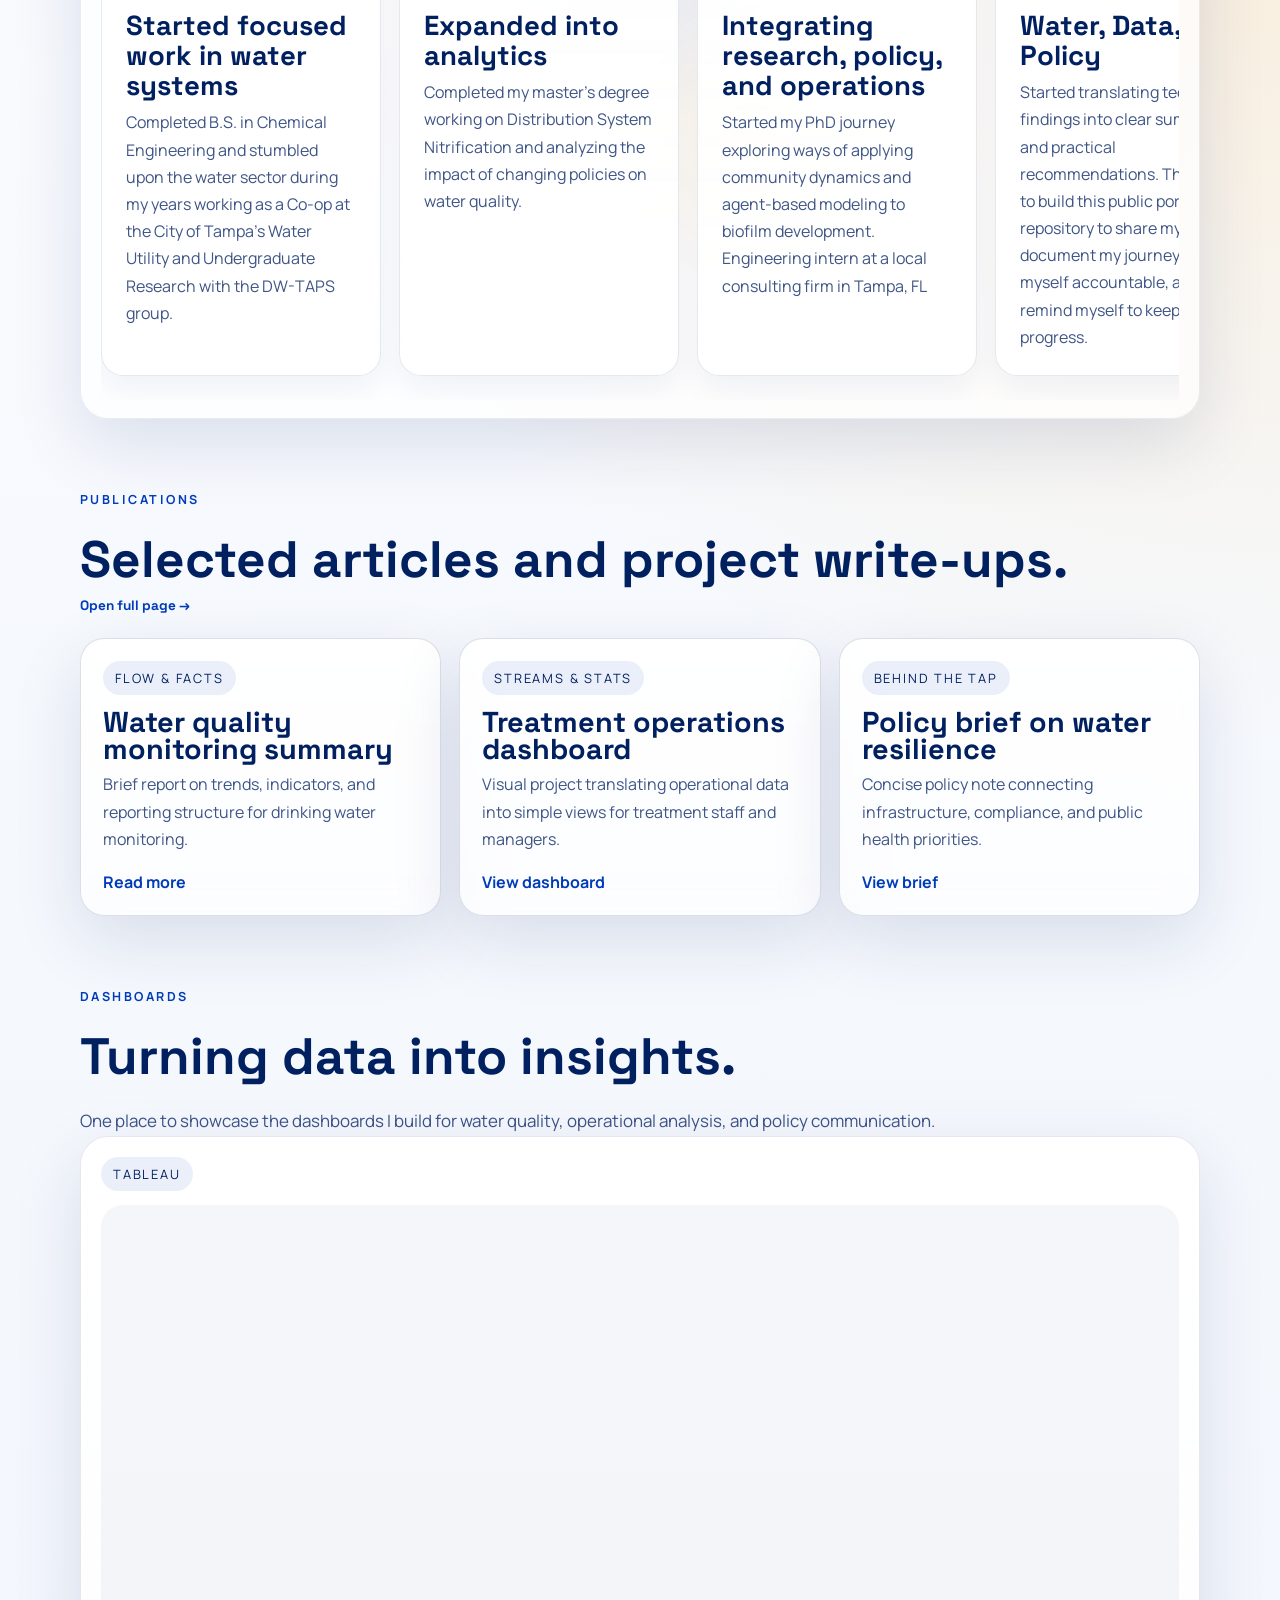
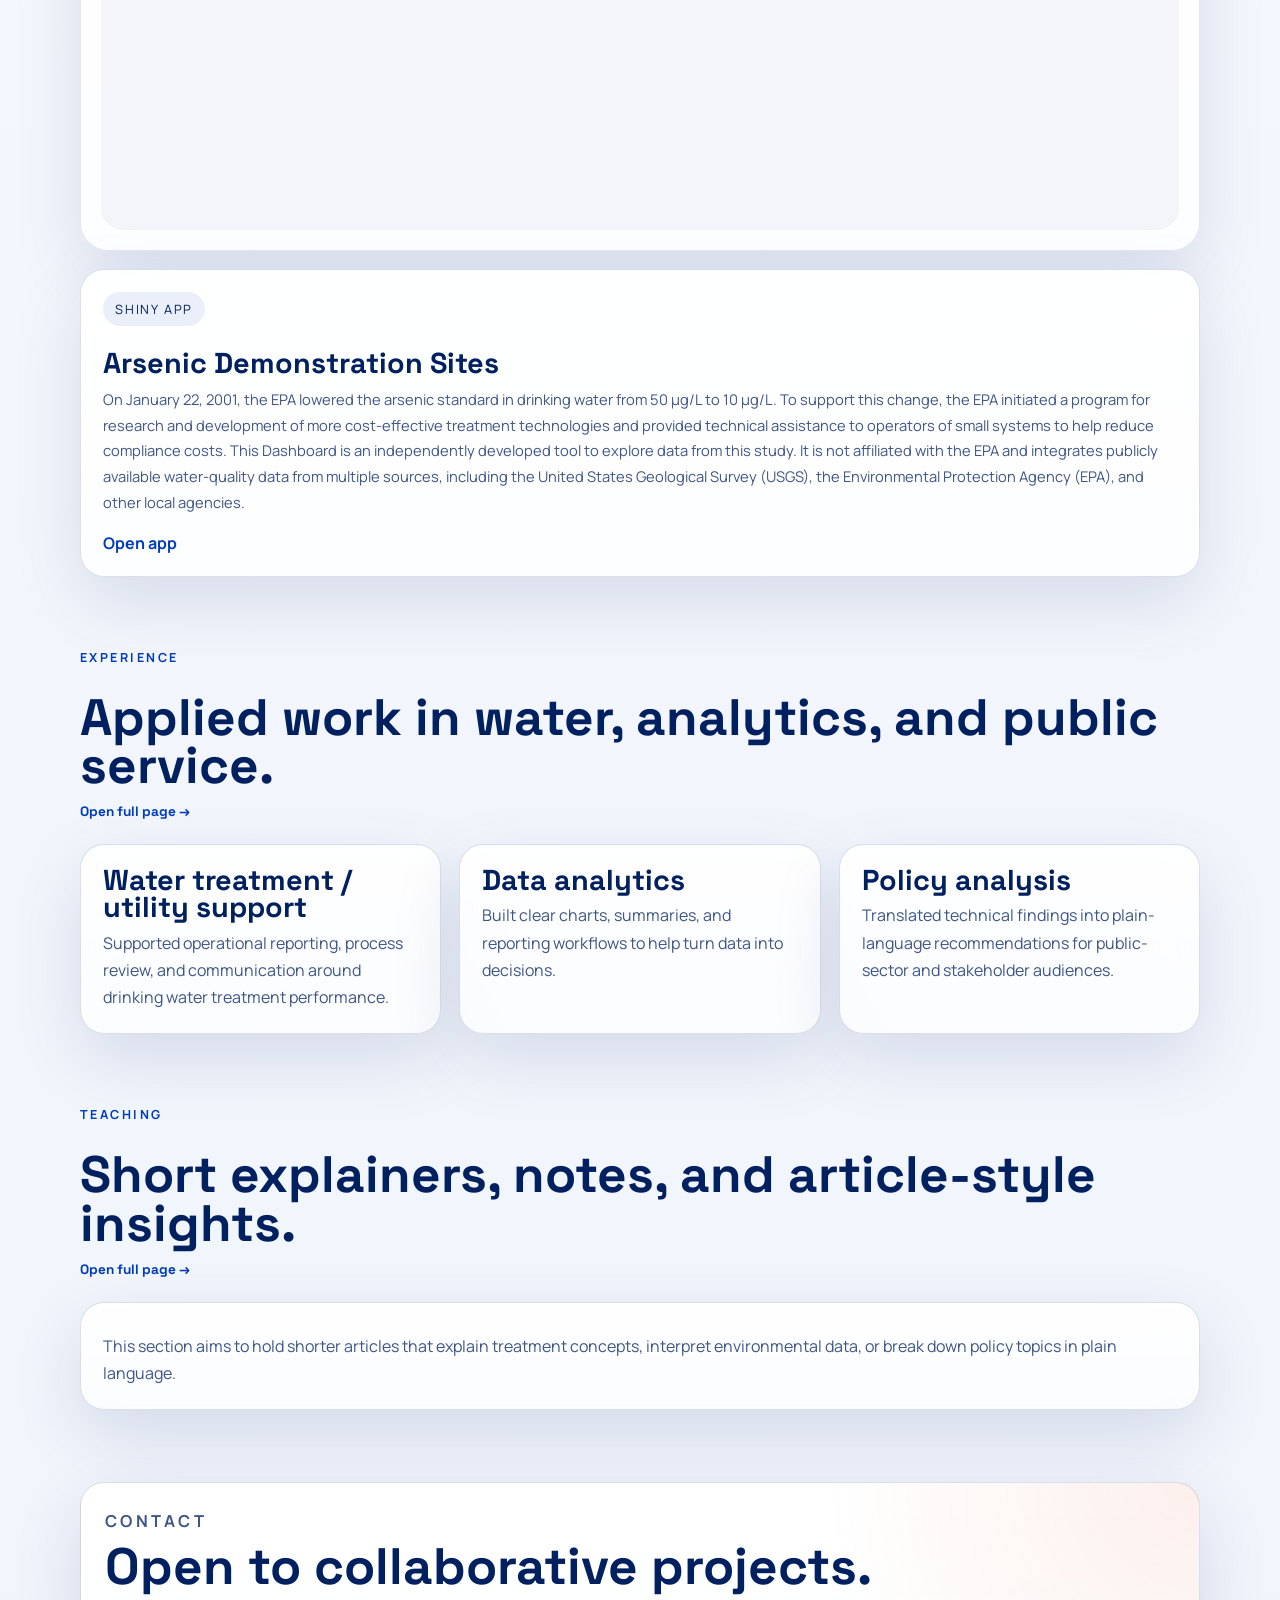
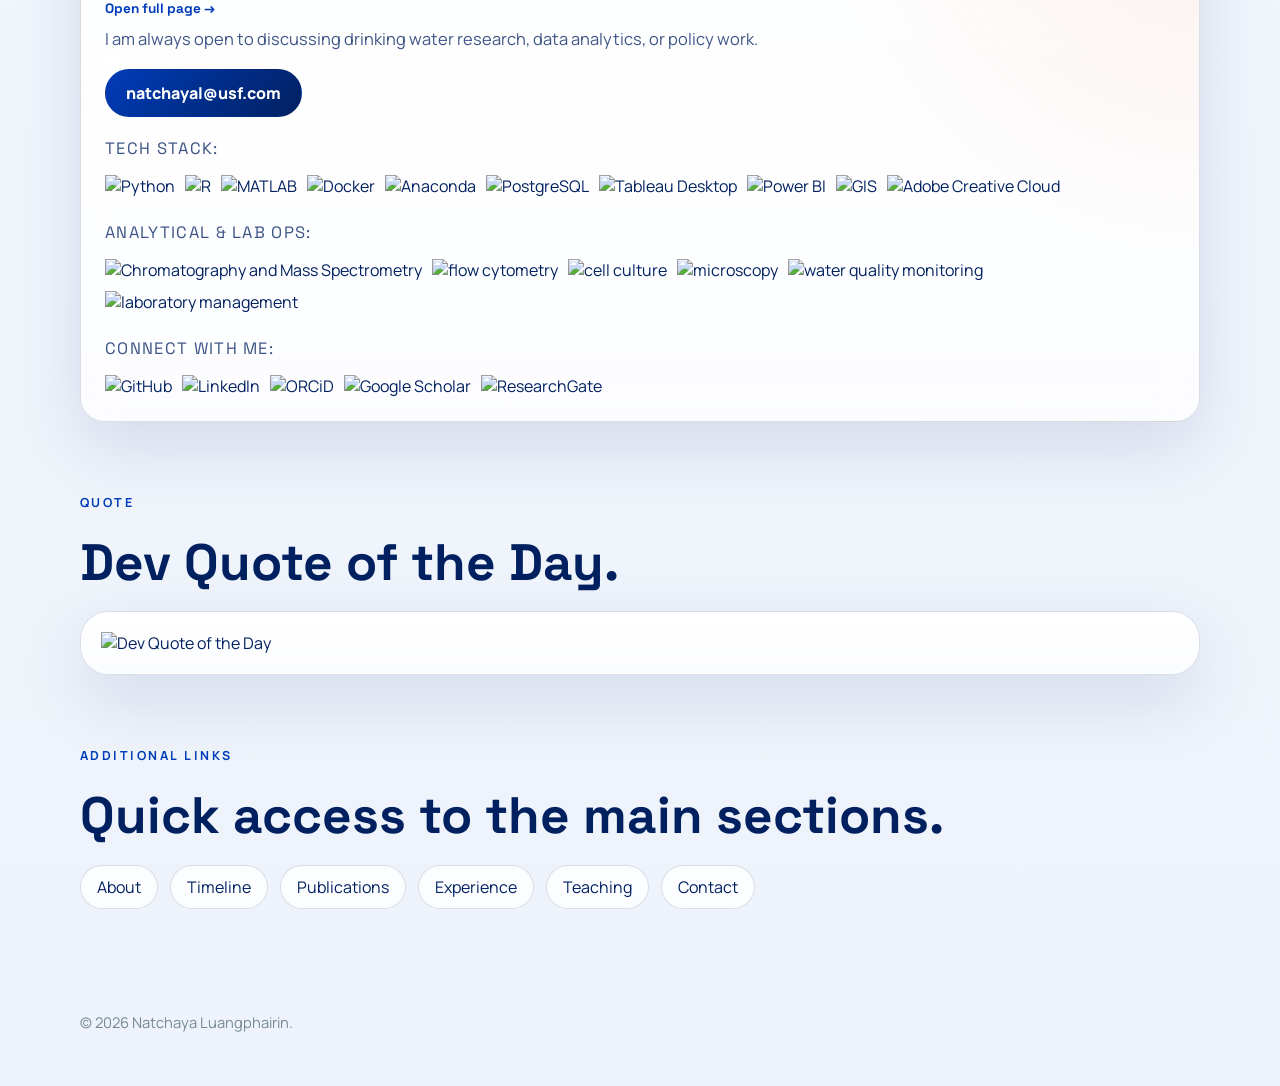
==== commit fcd1c788: "Update Portfolio" ====
--- a/index.html
+++ b/index.html
@@ -1,367 +1,380 @@
-<!DOCTYPE html>
-<html lang="en">
-<head>
-  <meta charset="UTF-8" />
-  <meta name="viewport" content="width=device-width, initial-scale=1.0" />
-  <meta name="description" content="A portfolio website showcasing projects, skills, and experience." />
-  <title>Natchaya’s Field Notes: A personal space for water research, data, policy, outreach, and everything I am learning along the way.</title>
-  <link rel="preconnect" href="https://fonts.googleapis.com" />
-  <link rel="preconnect" href="https://fonts.gstatic.com" crossorigin />
-  <link href="https://fonts.googleapis.com/css2?family=Manrope:wght@400;500;600;700;800&family=Space+Grotesk:wght@500;700&display=swap" rel="stylesheet" />
-  <link rel="stylesheet" href="styles.css" />
-</head>
-<body>
-  <div class="bg-grid" aria-hidden="true"></div>
-  <div class="bg-orb bg-orb-a" aria-hidden="true"></div>
-  <div class="bg-orb bg-orb-b" aria-hidden="true"></div>
-
-  <header class="topbar">
-    <a class="brand" href="#home">Natchaya "Jade" Luangphairin</a>
-    <nav class="nav">
-      <a href="#about">About</a>
-      <a href="#timeline">Timeline</a>
-      <a href="#publications">Publications</a>
-      <a href="#experience">Experience</a>
-      <a href="#teaching">Teaching</a>
-      <a href="#contact">Contact</a>
-      <a href="#links">Additional Links</a>
-    </nav>
-  </header>
-
-  <main>
-    <section class="hero" id="home">
-      <div class="hero-copy">
-        <p class="eyebrow reveal">Drinking Water Research, Data Analytics &amp; Policy</p>
-        <h1 class="reveal delay-1">Jade's Field Notes</h1>
-        <p class="hero-title reveal delay-2">A personal space for water research, data, policy, outreach, and everything I am learning along the way.</p>
-        <p class="lede reveal delay-2">
-          Hello—if you’re here, you’ve found my secret water diary. I work across drinking water research, public outreach, and policy analysis to turn technical work into clear decisions and stronger public trust. Outside of research, I enjoy spending time with my family, experimenting in the kitchen, playing guitar, and traveling to places I’ve never been. I’m glad you’re here and excited to connect.
-        </p>
-        <div class="hero-actions reveal delay-3">
-          <a class="button button-primary" href="#publications">View work</a>
-          <a class="button button-secondary" href="#contact">Get in touch</a>
-        </div>
-      </div>
-
-      <aside class="hero-card reveal delay-2" aria-label="Profile summary">
-        <div class="profile-visual" aria-hidden="true">
-          <img src="photos/headshot_NLuangphairin.png" alt="Headshot of Natchaya Luangphairin"/>
-        </div>
-        <div class="card-list">
-          <div>
-            <span>Focus</span>
-            <strong>Drinking water research, data analytics, policy</strong>
-          </div>
-          <div>
-            <span>Approach</span>
-            <strong>Grounded in fundamental knowledge, guided by data, designed for practical impact, and committed to public communication and outreach.</strong>
-          </div>
-        </div>
-      </aside>
-    </section>
-
-    <section class="section" id="about">
-      <div class="section-heading reveal">
-        <p class="eyebrow">About my work</p>
-        <h2>Supporting drinking water decisions with analysis and policy insight.</h2>
-      </div>
-
-      <p class="section-copy reveal delay-1">
-        I focus on drinking water research, analytics, and policy to help translate complex operational data into clear, practical decisions for utilities, public agencies, and communities.
-      </p>
-    </section>
-
-    <section class="section timeline-section" id="timeline">
-      <div class="timeline-heading reveal">
-        <div>
-          <p class="eyebrow">Academic Journey</p>
-          <h2>Key milestones in water, analytics, and policy.</h2>
-        </div>
-        <p class="timeline-intro">A milestone rail for my academic career and work.</p>
-      </div>
-
-      <div class="timeline-shell reveal delay-1">
-        <div class="timeline-rail" aria-hidden="true">
-          <span class="timeline-line"></span>
-          <span class="timeline-dot is-active"></span>
-          <span class="timeline-dot"></span>
-          <span class="timeline-dot"></span>
-          <span class="timeline-dot"></span>
-        </div>
-
-        <div class="timeline-cards">
-          <article class="timeline-card">
-            <div class="timeline-date">2022</div>
-            <h3>Started focused work in water systems</h3>
-            <p>Completed B.S. in Chemical Engineering and stumbled upon the water sector during my years working as a Co-op at the City of Tampa's Water Utility and Undergraduate Research with the DW-TAPS group.</p>
-          </article>
-          <article class="timeline-card">
-            <div class="timeline-date">2024</div>
-            <h3>Expanded into analytics</h3>
-            <p>Completed my master's degree working on Distribution System Nitrification and analyzing the impact of changing policies on water quality.</p>
-          </article>
-          <article class="timeline-card">
-            <div class="timeline-date">2024-Current</div>
-            <h3>Integrating research, policy, and operations</h3>
-            <p>Started my PhD journey exploring ways of applying community dynamics and agent-based modeling to biofilm development. Engineering intern at a local consulting firm in Tampa, FL</p>
-          </article>
-          <article class="timeline-card">
-            <div class="timeline-date">Focus</div>
-            <h3>Water, Data, and Policy</h3>
-            <p>Started translating technical findings into clear summaries and practical recommendations. This led me to build this public portfolio and repository to share my work, document my journey, hold myself accountable, and remind myself to keep making progress.</p>
-          </article>
-        </div>
-
-    </div>
-    </section>
-
-    <section class="section" id="publications">
-      <div class="section-heading reveal">
-        <p class="eyebrow">Publications</p>
-        <h2>Selected articles and project write-ups.</h2>
-      </div>
-
-      <div class="feature-list">
-        <article class="feature-card reveal delay-1">
-          <div class="card-label">FLOW &amp; FACTS</div>
-          <h3>Water quality monitoring summary</h3>
-          <p>Brief report on trends, indicators, and reporting structure for drinking water monitoring.</p>
-          <a href="#contact">Read more</a>
-        </article>
-        <article class="feature-card reveal delay-2">
-          <div class="card-label">Streams &amp; Stats</div>
-          <h3>Treatment operations dashboard</h3>
-          <p>Visual project translating operational data into simple views for treatment staff and managers.</p>
-          <a href="#dashboards">View dashboard</a>
-        </article>
-        <article class="feature-card reveal delay-3">
-          <div class="card-label">Behind the Tap</div>
-          <h3>Policy brief on water resilience</h3>
-          <p>Concise policy note connecting infrastructure, compliance, and public health priorities.</p>
-          <a href="#contact">View brief</a>
-        </article>
-      </div>
-    </section>
-
-    <section class="section dashboard-section" id="dashboards">
-      <div class="section-heading reveal">
-        <p class="eyebrow">Dashboards</p>
-        <h2>Turning data into insights.</h2>
-      </div>
-
-      <p class="section-copy reveal delay-1">
-        One place to showcase the dashboards I build for water quality, operational analysis, and policy communication.
-      </p>
-
-
-      <div class="dashboard-shell reveal delay-2">
-      <div class="card-label">TABLEAU</div>
-      <div class="tableau-fit">
-        <div
-          class="tableauPlaceholder tableau-scale"
-          id="viz1784597303351"
-          style="position: relative;"
-        >
-          <noscript>
-            <a href="#">
-              <img
-                alt="Violation Dashboard"
-                src="https://public.tableau.com/static/images/dw/dw_inorganic_violation_dashboard/ViolationDashboard/1_rss.png"
-              />
-            </a>
-          </noscript>
-
-          <object class="tableauViz" style="display: none;">
-            <param name="host_url" value="https%3A%2F%2Fpublic.tableau.com%2F" />
-            <param name="embed_code_version" value="3" />
-            <param name="site_root" value="" />
-            <param
-              name="name"
-              value="dw_inorganic_violation_dashboard/ViolationDashboard"
-            />
-            <param name="tabs" value="no" />
-            <param name="toolbar" value="yes" />
-            <param
-              name="static_image"
-              value="https://public.tableau.com/static/images/dw/dw_inorganic_violation_dashboard/ViolationDashboard/1.png"
-            />
-            <param name="animate_transition" value="yes" />
-            <param name="display_static_image" value="yes" />
-            <param name="display_spinner" value="yes" />
-            <param name="display_overlay" value="yes" />
-            <param name="display_count" value="yes" />
-            <param name="language" value="en-US" />
-          </object>
-        </div>
-      </div>
-    </div>
-
-    <script>
-      (() => {
-        const TABLEAU_WIDTH = 1600;
-        const TABLEAU_HEIGHT = 927;
-
-        const fitContainer = document.querySelector(".tableau-fit");
-        const tableauScale = document.querySelector(".tableau-scale");
-        const vizElement = tableauScale.querySelector("object");
-
-        vizElement.style.width = `${TABLEAU_WIDTH}px`;
-        vizElement.style.height = `${TABLEAU_HEIGHT}px`;
-
-        function resizeTableau() {
-          const availableWidth = fitContainer.clientWidth;
-          const scale = Math.min(availableWidth / TABLEAU_WIDTH, 1);
-
-          tableauScale.style.transform = `scale(${scale})`;
-          fitContainer.style.height = `${TABLEAU_HEIGHT * scale}px`;
-        }
-
-        const resizeObserver = new ResizeObserver(resizeTableau);
-        resizeObserver.observe(fitContainer);
-        resizeTableau();
-
-        const scriptElement = document.createElement("script");
-        scriptElement.src =
-          "https://public.tableau.com/javascripts/api/viz_v1.js";
-
-        vizElement.parentNode.insertBefore(scriptElement, vizElement);
-      })();
-    </script>
-      </div>
-
-      <div class="dashboard-app reveal delay-3">
-        <div class="card-label">Shiny App</div>
-        <h3>Arsenic Demonstration Sites</h3>
-        <p class="small-note">On January 22, 2001, the EPA lowered the arsenic standard in drinking water from 50 µg/L to 10 µg/L. To support this change, the EPA initiated a program for research and development of more cost-effective treatment technologies and provided technical assistance to operators of small systems to help reduce compliance costs. This Dashboard is an independently developed tool to explore data from this study. It is not affiliated with the EPA and integrates publicly available water-quality data from multiple sources, including the United States Geological Survey (USGS), the Environmental Protection Agency (EPA), and other local agencies.</p>
-        <a href="https://6bset2-natchayal.shinyapps.io/arsenic_demo_site_app/" target="_blank" rel="noreferrer">Open app</a>
-      </div>
-    </section>
-
-    <section class="section" id="experience">
-      <div class="section-heading reveal">
-        <p class="eyebrow">Experience</p>
-        <h2>Applied work in water, analytics, and public service.</h2>
-      </div>
-
-      <div class="experience-list">
-        <article class="experience-item reveal delay-1">
-          <h3>Water treatment / utility support</h3>
-          <p>Supported operational reporting, process review, and communication around drinking water treatment performance.</p>
-        </article>
-        <article class="experience-item reveal delay-2">
-          <h3>Data analytics</h3>
-          <p>Built clear charts, summaries, and reporting workflows to help turn data into decisions.</p>
-        </article>
-        <article class="experience-item reveal delay-3">
-          <h3>Policy analysis</h3>
-          <p>Translated technical findings into plain-language recommendations for public-sector and stakeholder audiences.</p>
-        </article>
-      </div>
-    </section>
-
-    <section class="section" id="teaching">
-      <div class="section-heading reveal">
-        <p class="eyebrow">Teaching</p>
-        <h2>Short explainers, notes, and article-style insights.</h2>
-      </div>
-
-      <div class="teaching-panel reveal delay-1">
-        <p>
-          This section aims to hold shorter articles that explain treatment concepts, interpret environmental data, or break down policy topics in plain language.
-        </p>
-      </div>
-    </section>
-
-    <section class="section contact" id="contact">
-      <div class="contact-card reveal">
-        <p class="eyebrow">Contact</p>
-        <h2>Open to collaborative projects.</h2>
-        <p>
-          I am always open to discussing drinking water research, data analytics, or policy work.
-        </p>
-        <div class="contact-links">
-          <a class="button button-primary" href="mailto:natchayal@usf.com">natchayal@usf.com</a>
-        </div>
-        <div class="social-follow tech-stack">
-          <p class="social-follow-title">Tech Stack:</p>
-          <div class="social-badges" aria-label="Tech stack badges">
-            <img alt="Python" src="https://img.shields.io/badge/Python-3776AB?style=for-the-badge&style=social&logo=python&logoColor=white" />
-            <img alt="R" src="https://img.shields.io/badge/R-276DC3?style=for-the-badge&style=social&logo=r&logoColor=white" />
-            <img alt="MATLAB" src="https://img.shields.io/badge/MATLAB-%230076A8.svg?style=for-the-badge&logo=Mathworks&style=social&logoColor=white" />
-            <img alt="Docker" src="https://img.shields.io/badge/-Docker-2496ED?style=flat&logo=docker&logoColor=white" />
-            <img alt="Anaconda" src="https://img.shields.io/badge/-Anaconda-44A833?style=flat&logo=anaconda&logoColor=white" />
-            <img alt="PostgreSQL" src="https://img.shields.io/badge/-PostgreSQL-4169E1?style=flat&logo=postgresql&logoColor=white" />
-            <img alt="Tableau Desktop" src="https://img.shields.io/badge/-Tableau-E97627?style=flat&logo=tableau&logoColor=white" />
-            <img alt="Power BI" src="https://img.shields.io/badge/Power_Bi-F2C811?style=flat-square&logo=codeforces&logoColor=white" />
-            <img alt="GIS" src="https://img.shields.io/badge/-ArcGIS-2C7AC3?style=flat&logo=arcgis&logoColor=white" />
-            <img alt="Adobe Creative Cloud" src="https://img.shields.io/badge/Adobe%20Creative%20Cloud-DA1F26.svg?style=for-the-badge&logo=Adobe%20Creative%20Cloud&style=social&logoColor=white" />
-          </div>
-          <div class="social-follow Analytical & Lab Ops">
-          <p class="social-follow-title">Analytical & Lab Ops:</p>
-          <div class="social-badges" aria-label="Analytical & Lab Ops badges">
-            <img alt="GC-MS" src="https://img.shields.io/badge/GC--MS-0047AB?style=for-the-badge&style=social&logo=gcms&logoColor=white" />
-            <img alt="flow cytometry" src="https://img.shields.io/badge/Flow%20Cytometry-0047AB?style=for-the-badge&style=social&logo=flowcytometry&logoColor=white" />
-            <img alt="cell culture" src="https://img.shields.io/badge/Cell%20Culture-0047AB?style=for-the-badge&style=social&logo=cellculture&logoColor=white" />
-            <img alt="microscopy" src="https://img.shields.io/badge/Microscopy-0047AB?style=for-the-badge&style=social&logo=microscopy&logoColor=white" />
-            <img alt="water quality monitoring" src="https://img.shields.io/badge/Water%20Quality%20Monitoring-0047AB?style=for-the-badge&style=social&logo=waterqualitymonitoring&logoColor=white" />
-            <img alt="laboratory management" src="https://img.shields.io/badge/Laboratory%20Management-0047AB?style=for-the-badge&style=social&logo=laboratorymanagement&logoColor=white" />
-          </div>
-        </div>
-        <div class="social-follow">
-          <p class="social-follow-title">Connect with me:</p>
-          <div class="social-badges" aria-label="Social profile links">
-            <a href="https://github.com/natchayal/" target="_blank" rel="noreferrer">
-              <img alt="GitHub" src="https://img.shields.io/badge/GitHub-100000?style=for-the-badge&style=social&logo=github&logoColor=white" />
-            </a>
-            <a href="https://www.linkedin.com/in/nluangphairin/" target="_blank" rel="noreferrer">
-              <img alt="LinkedIn" src="https://img.shields.io/badge/LinkedIn-0077B5?style=for-the-badge&style=social&logo=linkedin&logoColor=white" />
-            </a>
-            <a href="https://orcid.org/0009-0002-2193-5449" target="_blank" rel="noreferrer">
-              <img alt="ORCiD" src="https://img.shields.io/badge/ORCiD-A6CE39?style=for-the-badge&style=social&logo=orcid&logoColor=white" />
-            </a>
-            <a href="https://scholar.google.com/citations?hl=en&authuser=1&user=UauTG8AAAAAJ" target="_blank" rel="noreferrer">
-              <img alt="Google Scholar" src="https://img.shields.io/badge/Google%20Scholar-4285F4?style=for-the-badge&style=social&logo=googlescholar&logoColor=white" />
-            </a>
-            <a href="https://www.researchgate.net/profile/Natchaya-Luangphairin" target="_blank" rel="noreferrer">
-              <img alt="ResearchGate" src="https://img.shields.io/badge/ResearchGate-00CCBB?style=for-the-badge&logo=ResearchGate&style=social&logoColor=white" />
-            </a>
-          </div>
-        </div>
-      </div>
-    </section>
-
-    <section class="section quote-section" id="quote">
-      <div class="section-heading reveal">
-        <p class="eyebrow">Quote</p>
-        <h2>Dev Quote of the Day.</h2>
-      </div>
-
-      <div class="quote-card reveal delay-1">
-        <img alt="Dev Quote of the Day" src="https://quotes-github-readme.vercel.app/api?type=horizontal&theme=light" />
-      </div>
-    </section>
-
-    <section class="section" id="links">
-      <div class="section-heading reveal">
-        <p class="eyebrow">Additional Links</p>
-        <h2>Quick access to the main sections.</h2>
-      </div>
-
-      <div class="links-grid">
-        <a class="link-pill reveal delay-1" href="#about">About</a>
-        <a class="link-pill reveal delay-2" href="#timeline">Timeline</a>
-        <a class="link-pill reveal delay-3" href="#publications">Publications</a>
-        <a class="link-pill reveal delay-3" href="#experience">Experience</a>
-        <a class="link-pill reveal delay-3" href="#teaching">Teaching</a>
-        <a class="link-pill reveal delay-3" href="#contact">Contact</a>
-      </div>
-    </section>
-  </main>
-
-  <footer class="footer">
-    <p>© <span id="year"></span> Natchaya Luangphairin.</p>
-  </footer>
-
-  <script src="script.js"></script>
-</body>
-</html>
+<!DOCTYPE html>
+<html lang="en">
+<head>
+  <meta charset="UTF-8" />
+  <meta name="viewport" content="width=device-width, initial-scale=1.0" />
+  <meta name="description" content="A portfolio website showcasing projects, skills, and experience." />
+  <title>Natchaya’s Field Notes: A personal space for water research, data, policy, outreach, and everything I am learning along the way.</title>
+  <link rel="preconnect" href="https://fonts.googleapis.com" />
+  <link rel="preconnect" href="https://fonts.gstatic.com" crossorigin />
+  <link href="https://fonts.googleapis.com/css2?family=Manrope:wght@400;500;600;700;800&family=Space+Grotesk:wght@500;700&display=swap" rel="stylesheet" />
+  <link rel="stylesheet" href="styles.css?v=3" />
+</head>
+<body>
+  <div class="bg-grid" aria-hidden="true"></div>
+  <div class="bg-orb bg-orb-a" aria-hidden="true"></div>
+  <div class="bg-orb bg-orb-b" aria-hidden="true"></div>
+  <canvas class="ripple-canvas" aria-hidden="true"></canvas>
+
+  <header class="topbar">
+    <a class="brand" href="#home">Natchaya "Jade" Luangphairin</a>
+    <nav class="nav">
+      <a href="index.html" class="active">Overview</a>
+      <a href="about.html">About</a>
+      <a href="projects.html">Projects</a>
+      <a href="publications.html">Publications</a>
+      <a href="experience.html">Experience</a>
+      <a href="skills-awards.html">Skills &amp; Awards</a>
+      <a href="teaching.html">Teaching</a>
+      <a href="gallery.html">Gallery</a>
+      <a href="contact.html">Contact</a>
+      <div class="search-box">
+        <input type="search" id="site-search" class="search-input" placeholder="Search..." aria-label="Search site" autocomplete="off" />
+        <div class="search-results" id="search-results" hidden></div>
+      </div>
+    </nav>
+  </header>
+
+  <main>
+    <section class="hero" id="home">
+      <div class="hero-copy">
+        <p class="eyebrow reveal">Drinking Water Research, Data Analytics &amp; Policy</p>
+        <h1 class="reveal delay-1">Jade's Field Notes</h1>
+        <p class="hero-title reveal delay-2">A personal space for water research, data, policy, outreach, and everything I am learning along the way.</p>
+        <p class="lede reveal delay-2">
+          Hello—if you’re here, you’ve found my secret water diary. I work across drinking water research, public outreach, and policy analysis to turn technical work into clear decisions and stronger public trust. Outside of research, I enjoy spending time with my family, experimenting in the kitchen, playing guitar, and traveling to places I’ve never been. I’m glad you’re here and excited to connect.
+        </p>
+        <div class="hero-actions reveal delay-3">
+          <a class="button button-primary" href="#publications">View work</a>
+          <a class="button button-secondary" href="#contact">Get in touch</a>
+        </div>
+      </div>
+
+      <aside class="hero-card reveal delay-2" aria-label="Profile summary">
+        <div class="profile-visual" aria-hidden="true">
+          <img src="photos/headshot_NLuangphairin.png" alt="Headshot of Natchaya Luangphairin"/>
+        </div>
+        <div class="card-list">
+          <div>
+            <span>Focus</span>
+            <strong>Drinking water research, data analytics, policy</strong>
+          </div>
+          <div>
+            <span>Approach</span>
+            <strong>Grounded in fundamental knowledge, guided by data, designed for practical impact, and committed to public communication and outreach.</strong>
+          </div>
+        </div>
+      </aside>
+    </section>
+
+    <section class="section" id="about">
+      <div class="section-heading reveal">
+        <p class="eyebrow">About my work</p>
+        <h2>Supporting drinking water decisions with analysis and policy insight.</h2>
+        <a class="section-jump" href="about.html">Open full page →</a>
+      </div>
+
+      <p class="section-copy reveal delay-1">
+        I focus on drinking water research, analytics, and policy to help translate complex operational data into clear, practical decisions for utilities, public agencies, and communities.
+      </p>
+    </section>
+
+    <section class="section timeline-section" id="timeline">
+      <div class="timeline-heading reveal">
+        <div>
+          <p class="eyebrow">Academic Journey</p>
+          <h2>Key milestones in water, analytics, and policy.</h2>
+          <a class="section-jump" href="about.html#timeline-milestones">Open full page →</a>
+        </div>
+        <p class="timeline-intro">A milestone rail for my academic career and work.</p>
+      </div>
+
+      <div class="timeline-shell reveal delay-1">
+        <div class="timeline-rail" aria-hidden="true">
+          <span class="timeline-line"></span>
+          <span class="timeline-dot is-active"></span>
+          <span class="timeline-dot"></span>
+          <span class="timeline-dot"></span>
+          <span class="timeline-dot"></span>
+        </div>
+
+        <div class="timeline-cards">
+          <article class="timeline-card">
+            <div class="timeline-date">2022</div>
+            <h3>Started focused work in water systems</h3>
+            <p>Completed B.S. in Chemical Engineering and stumbled upon the water sector during my years working as a Co-op at the City of Tampa's Water Utility and Undergraduate Research with the DW-TAPS group.</p>
+          </article>
+          <article class="timeline-card">
+            <div class="timeline-date">2024</div>
+            <h3>Expanded into analytics</h3>
+            <p>Completed my master's degree working on Distribution System Nitrification and analyzing the impact of changing policies on water quality.</p>
+          </article>
+          <article class="timeline-card">
+            <div class="timeline-date">2024-Current</div>
+            <h3>Integrating research, policy, and operations</h3>
+            <p>Started my PhD journey exploring ways of applying community dynamics and agent-based modeling to biofilm development. Engineering intern at a local consulting firm in Tampa, FL</p>
+          </article>
+          <article class="timeline-card">
+            <div class="timeline-date">Focus</div>
+            <h3>Water, Data, and Policy</h3>
+            <p>Started translating technical findings into clear summaries and practical recommendations. This led me to build this public portfolio and repository to share my work, document my journey, hold myself accountable, and remind myself to keep making progress.</p>
+          </article>
+        </div>
+
+    </div>
+    </section>
+
+    <section class="section" id="publications">
+      <div class="section-heading reveal">
+        <p class="eyebrow">Publications</p>
+        <h2>Selected articles and project write-ups.</h2>
+        <a class="section-jump" href="publications.html">Open full page →</a>
+      </div>
+
+      <div class="feature-list">
+        <article class="feature-card reveal delay-1">
+          <div class="card-label">FLOW &amp; FACTS</div>
+          <h3>Water quality monitoring summary</h3>
+          <p>Brief report on trends, indicators, and reporting structure for drinking water monitoring.</p>
+          <a href="#contact">Read more</a>
+        </article>
+        <article class="feature-card reveal delay-2">
+          <div class="card-label">Streams &amp; Stats</div>
+          <h3>Treatment operations dashboard</h3>
+          <p>Visual project translating operational data into simple views for treatment staff and managers.</p>
+          <a href="#dashboards">View dashboard</a>
+        </article>
+        <article class="feature-card reveal delay-3">
+          <div class="card-label">Behind the Tap</div>
+          <h3>Policy brief on water resilience</h3>
+          <p>Concise policy note connecting infrastructure, compliance, and public health priorities.</p>
+          <a href="#contact">View brief</a>
+        </article>
+      </div>
+    </section>
+
+    <section class="section dashboard-section" id="dashboards">
+      <div class="section-heading reveal">
+        <p class="eyebrow">Dashboards</p>
+        <h2>Turning data into insights.</h2>
+      </div>
+
+      <p class="section-copy reveal delay-1">
+        One place to showcase the dashboards I build for water quality, operational analysis, and policy communication.
+      </p>
+
+
+      <div class="dashboard-shell reveal delay-2">
+      <div class="card-label">TABLEAU</div>
+      <div class="tableau-fit">
+        <div
+          class="tableauPlaceholder tableau-scale"
+          id="viz1784597303351"
+          style="position: relative;"
+        >
+          <noscript>
+            <a href="#">
+              <img
+                alt="Violation Dashboard"
+                src="https://public.tableau.com/static/images/dw/dw_inorganic_violation_dashboard/ViolationDashboard/1_rss.png"
+              />
+            </a>
+          </noscript>
+
+          <object class="tableauViz" style="display: none;">
+            <param name="host_url" value="https%3A%2F%2Fpublic.tableau.com%2F" />
+            <param name="embed_code_version" value="3" />
+            <param name="site_root" value="" />
+            <param
+              name="name"
+              value="dw_inorganic_violation_dashboard/ViolationDashboard"
+            />
+            <param name="tabs" value="no" />
+            <param name="toolbar" value="yes" />
+            <param
+              name="static_image"
+              value="https://public.tableau.com/static/images/dw/dw_inorganic_violation_dashboard/ViolationDashboard/1.png"
+            />
+            <param name="animate_transition" value="yes" />
+            <param name="display_static_image" value="yes" />
+            <param name="display_spinner" value="yes" />
+            <param name="display_overlay" value="yes" />
+            <param name="display_count" value="yes" />
+            <param name="language" value="en-US" />
+          </object>
+        </div>
+      </div>
+    </div>
+
+    <script>
+      (() => {
+        const TABLEAU_WIDTH = 1600;
+        const TABLEAU_HEIGHT = 927;
+
+        const fitContainer = document.querySelector(".tableau-fit");
+        const tableauScale = document.querySelector(".tableau-scale");
+        const vizElement = tableauScale.querySelector("object");
+
+        vizElement.style.width = `${TABLEAU_WIDTH}px`;
+        vizElement.style.height = `${TABLEAU_HEIGHT}px`;
+
+        function resizeTableau() {
+          const availableWidth = fitContainer.clientWidth;
+          const scale = Math.min(availableWidth / TABLEAU_WIDTH, 1);
+
+          tableauScale.style.transform = `scale(${scale})`;
+          fitContainer.style.height = `${TABLEAU_HEIGHT * scale}px`;
+        }
+
+        const resizeObserver = new ResizeObserver(resizeTableau);
+        resizeObserver.observe(fitContainer);
+        resizeTableau();
+
+        const scriptElement = document.createElement("script");
+        scriptElement.src =
+          "https://public.tableau.com/javascripts/api/viz_v1.js";
+
+        vizElement.parentNode.insertBefore(scriptElement, vizElement);
+      })();
+    </script>
+      </div>
+
+      <div class="dashboard-app reveal delay-3">
+        <div class="card-label">Shiny App</div>
+        <h3>Arsenic Demonstration Sites</h3>
+        <p class="small-note">On January 22, 2001, the EPA lowered the arsenic standard in drinking water from 50 µg/L to 10 µg/L. To support this change, the EPA initiated a program for research and development of more cost-effective treatment technologies and provided technical assistance to operators of small systems to help reduce compliance costs. This Dashboard is an independently developed tool to explore data from this study. It is not affiliated with the EPA and integrates publicly available water-quality data from multiple sources, including the United States Geological Survey (USGS), the Environmental Protection Agency (EPA), and other local agencies.</p>
+        <a href="https://6bset2-natchayal.shinyapps.io/arsenic_demo_site_app/" target="_blank" rel="noreferrer">Open app</a>
+      </div>
+    </section>
+
+    <section class="section" id="experience">
+      <div class="section-heading reveal">
+        <p class="eyebrow">Experience</p>
+        <h2>Applied work in water, analytics, and public service.</h2>
+        <a class="section-jump" href="experience.html">Open full page →</a>
+      </div>
+
+      <div class="experience-list">
+        <article class="experience-item reveal delay-1">
+          <h3>Water treatment / utility support</h3>
+          <p>Supported operational reporting, process review, and communication around drinking water treatment performance.</p>
+        </article>
+        <article class="experience-item reveal delay-2">
+          <h3>Data analytics</h3>
+          <p>Built clear charts, summaries, and reporting workflows to help turn data into decisions.</p>
+        </article>
+        <article class="experience-item reveal delay-3">
+          <h3>Policy analysis</h3>
+          <p>Translated technical findings into plain-language recommendations for public-sector and stakeholder audiences.</p>
+        </article>
+      </div>
+    </section>
+
+    <section class="section" id="teaching">
+      <div class="section-heading reveal">
+        <p class="eyebrow">Teaching</p>
+        <h2>Short explainers, notes, and article-style insights.</h2>
+        <a class="section-jump" href="teaching.html">Open full page →</a>
+      </div>
+
+      <div class="teaching-panel reveal delay-1">
+        <p>
+          This section aims to hold shorter articles that explain treatment concepts, interpret environmental data, or break down policy topics in plain language.
+        </p>
+      </div>
+    </section>
+
+    <section class="section contact" id="contact">
+      <div class="contact-card reveal">
+        <p class="eyebrow">Contact</p>
+        <h2>Open to collaborative projects.</h2>
+        <a class="section-jump" href="contact.html">Open full page →</a>
+        <p>
+          I am always open to discussing drinking water research, data analytics, or policy work.
+        </p>
+        <div class="contact-links">
+          <a class="button button-primary" href="mailto:natchayal@usf.com">natchayal@usf.com</a>
+        </div>
+        <div class="social-follow tech-stack">
+          <p class="social-follow-title">Tech Stack:</p>
+          <div class="social-badges" aria-label="Tech stack badges">
+            <img alt="Python" src="https://img.shields.io/badge/Python-3776AB?style=for-the-badge&style=social&logo=python&logoColor=white" />
+            <img alt="R" src="https://img.shields.io/badge/R-276DC3?style=for-the-badge&style=social&logo=r&logoColor=white" />
+            <img alt="MATLAB" src="https://img.shields.io/badge/MATLAB-%230076A8.svg?style=for-the-badge&logo=Mathworks&style=social&logoColor=white" />
+            <img alt="Docker" src="https://img.shields.io/badge/-Docker-2496ED?style=flat&logo=docker&logoColor=white" />
+            <img alt="Anaconda" src="https://img.shields.io/badge/-Anaconda-44A833?style=flat&logo=anaconda&logoColor=white" />
+            <img alt="PostgreSQL" src="https://img.shields.io/badge/-PostgreSQL-4169E1?style=flat&logo=postgresql&logoColor=white" />
+            <img alt="Tableau Desktop" src="https://img.shields.io/badge/-Tableau-E97627?style=flat&logo=tableau&logoColor=white" />
+            <img alt="Power BI" src="https://img.shields.io/badge/Power_Bi-F2C811?style=flat-square&logo=codeforces&logoColor=white" />
+            <img alt="GIS" src="https://img.shields.io/badge/-ArcGIS-2C7AC3?style=flat&logo=arcgis&logoColor=white" />
+            <img alt="Adobe Creative Cloud" src="https://img.shields.io/badge/Adobe%20Creative%20Cloud-DA1F26.svg?style=for-the-badge&logo=Adobe%20Creative%20Cloud&style=social&logoColor=white" />
+          </div>
+          <div class="social-follow Analytical & Lab Ops">
+          <p class="social-follow-title">Analytical & Lab Ops:</p>
+          <div class="social-badges" aria-label="Analytical & Lab Ops badges">
+            <img alt="Chromatography and Mass Spectrometry" src="https://img.shields.io/badge/Chromatography%20and%20Mass%20Spectrometry-0047AB?style=for-the-badge&style=social&logo=gcms&logoColor=white" />
+            <img alt="flow cytometry" src="https://img.shields.io/badge/Flow%20Cytometry-0047AB?style=for-the-badge&style=social&logo=flowcytometry&logoColor=white" />
+            <img alt="cell culture" src="https://img.shields.io/badge/Cell%20Culture-0047AB?style=for-the-badge&style=social&logo=cellculture&logoColor=white" />
+            <img alt="microscopy" src="https://img.shields.io/badge/Microscopy-0047AB?style=for-the-badge&style=social&logo=microscopy&logoColor=white" />
+            <img alt="water quality monitoring" src="https://img.shields.io/badge/Water%20Quality%20Monitoring-0047AB?style=for-the-badge&style=social&logo=waterqualitymonitoring&logoColor=white" />
+            <img alt="laboratory management" src="https://img.shields.io/badge/Laboratory%20Management-0047AB?style=for-the-badge&style=social&logo=laboratorymanagement&logoColor=white" />
+          </div>
+        </div>
+        <div class="social-follow">
+          <p class="social-follow-title">Connect with me:</p>
+          <div class="social-badges" aria-label="Social profile links">
+            <a href="https://github.com/natchayal/" target="_blank" rel="noreferrer">
+              <img alt="GitHub" src="https://img.shields.io/badge/GitHub-100000?style=for-the-badge&style=social&logo=github&logoColor=white" />
+            </a>
+            <a href="https://www.linkedin.com/in/nluangphairin/" target="_blank" rel="noreferrer">
+              <img alt="LinkedIn" src="https://img.shields.io/badge/LinkedIn-0077B5?style=for-the-badge&style=social&logo=linkedin&logoColor=white" />
+            </a>
+            <a href="https://orcid.org/0009-0002-2193-5449" target="_blank" rel="noreferrer">
+              <img alt="ORCiD" src="https://img.shields.io/badge/ORCiD-A6CE39?style=for-the-badge&style=social&logo=orcid&logoColor=white" />
+            </a>
+            <a href="https://scholar.google.com/citations?hl=en&authuser=1&user=UauTG8AAAAAJ" target="_blank" rel="noreferrer">
+              <img alt="Google Scholar" src="https://img.shields.io/badge/Google%20Scholar-4285F4?style=for-the-badge&style=social&logo=googlescholar&logoColor=white" />
+            </a>
+            <a href="https://www.researchgate.net/profile/Natchaya-Luangphairin" target="_blank" rel="noreferrer">
+              <img alt="ResearchGate" src="https://img.shields.io/badge/ResearchGate-00CCBB?style=for-the-badge&logo=ResearchGate&style=social&logoColor=white" />
+            </a>
+          </div>
+        </div>
+      </div>
+    </section>
+
+    <section class="section quote-section" id="quote">
+      <div class="section-heading reveal">
+        <p class="eyebrow">Quote</p>
+        <h2>Dev Quote of the Day.</h2>
+      </div>
+
+      <div class="quote-card reveal delay-1">
+        <img alt="Dev Quote of the Day" src="https://quotes-github-readme.vercel.app/api?type=horizontal&theme=light" />
+      </div>
+    </section>
+
+    <section class="section" id="links">
+      <div class="section-heading reveal">
+        <p class="eyebrow">Additional Links</p>
+        <h2>Quick access to the main sections.</h2>
+      </div>
+
+      <div class="links-grid">
+        <a class="link-pill reveal delay-1" href="#about">About</a>
+        <a class="link-pill reveal delay-2" href="#timeline">Timeline</a>
+        <a class="link-pill reveal delay-3" href="#publications">Publications</a>
+        <a class="link-pill reveal delay-3" href="#experience">Experience</a>
+        <a class="link-pill reveal delay-3" href="#teaching">Teaching</a>
+        <a class="link-pill reveal delay-3" href="#contact">Contact</a>
+      </div>
+    </section>
+  </main>
+
+  <footer class="footer">
+    <p>© <span id="year"></span> Natchaya Luangphairin.</p>
+  </footer>
+
+  <script src="script.js?v=12"></script>
+</body>
+</html>
--- a/styles.css
+++ b/styles.css
@@ -128,6 +128,12 @@
   background: radial-gradient(circle, rgba(250, 164, 26, 0.22), transparent 72%);
 }
 
+.ripple-canvas {
+  position: fixed;
+  inset: 0;
+  pointer-events: none;
+}
+
 .topbar {
   width: min(1120px, calc(100% - 40px));
   margin: 0 auto;
@@ -135,6 +141,7 @@
   display: flex;
   align-items: center;
   justify-content: space-between;
+  z-index: 20;
 }
 
 .brand {
@@ -155,6 +162,194 @@
 .brand:hover,
 .brand:focus-visible {
   color: var(--text);
+}
+
+.search-box {
+  position: relative;
+  margin-left: 4px;
+}
+
+.search-input {
+  appearance: none;
+  -webkit-appearance: none;
+  -moz-appearance: none;
+  width: 150px;
+  min-height: 36px;
+  padding: 0 14px;
+  border-radius: 999px;
+  border: 1px solid var(--panel-border);
+  background: rgba(255,255,255,0.78);
+  color: var(--text);
+  font-family: 'Manrope', sans-serif;
+  font-size: 0.85rem;
+  box-shadow: none;
+  transition: width 200ms ease, border-color 200ms ease;
+}
+
+.search-input::-webkit-search-decoration,
+.search-input::-webkit-search-cancel-button,
+.search-input::-webkit-search-results-button,
+.search-input::-webkit-search-results-decoration {
+  appearance: none;
+  -webkit-appearance: none;
+}
+
+.search-input:focus {
+  outline: none;
+  width: 220px;
+  border-color: var(--accent);
+}
+
+.search-input::placeholder {
+  color: rgba(1, 32, 96, 0.45);
+}
+
+.search-results {
+  position: absolute;
+  top: calc(100% + 8px);
+  right: 0;
+  min-width: 300px;
+  max-width: 380px;
+  max-height: 70vh;
+  overflow-y: auto;
+  display: grid;
+  gap: 2px;
+  padding: 8px;
+  border-radius: 16px;
+  border: 1px solid var(--panel-border);
+  background: rgba(255,255,255,0.97);
+  backdrop-filter: blur(18px);
+  box-shadow: var(--shadow);
+}
+
+.search-results[hidden] {
+  display: none;
+}
+
+.search-result {
+  display: block;
+  padding: 9px 10px;
+  border-radius: 10px;
+  color: var(--text);
+  font-size: 0.88rem;
+  font-weight: 600;
+}
+
+.search-result span {
+  display: block;
+  margin-top: 3px;
+  color: var(--muted);
+  font-weight: 500;
+  font-size: 0.78rem;
+  line-height: 1.4;
+  text-transform: none;
+  letter-spacing: normal;
+}
+
+.search-result:hover,
+.search-result:focus-visible {
+  background: rgba(0, 60, 185, 0.08);
+  color: var(--accent);
+}
+
+.search-empty {
+  padding: 9px 10px;
+  color: var(--muted);
+  font-size: 0.85rem;
+}
+
+.project-slide {
+  margin-top: 16px;
+}
+
+.project-slide iframe {
+  width: 100%;
+  height: 560px;
+  border: 1px solid var(--panel-border);
+  border-radius: 16px;
+  background: #ffffff;
+}
+
+.project-slide .section-jump {
+  margin-top: 10px;
+}
+
+.gallery-grid {
+  display: grid;
+  grid-template-columns: repeat(4, 1fr);
+  gap: 14px;
+  margin-top: 18px;
+}
+
+.gallery-item {
+  margin: 0;
+  border: 1px solid var(--panel-border);
+  border-radius: 14px;
+  overflow: hidden;
+  background: rgba(255,255,255,0.85);
+  box-shadow: var(--shadow);
+  transition: transform 180ms ease;
+}
+
+.gallery-item:hover {
+  transform: translateY(-3px);
+}
+
+.gallery-item a {
+  display: block;
+}
+
+.gallery-item img {
+  display: block;
+  width: 100%;
+  height: 120px;
+  object-fit: cover;
+}
+
+.gallery-item figcaption {
+  -webkit-line-clamp: 2;
+  display: -webkit-box;
+  -webkit-box-orient: vertical;
+  overflow: hidden;
+}
+
+.gallery-nav {
+  display: flex;
+  flex-wrap: wrap;
+  gap: 10px;
+  margin-top: 20px;
+  position: sticky;
+  top: 12px;
+  z-index: 10;
+  padding: 10px;
+  border-radius: 16px;
+  border: 1px solid var(--panel-border);
+  background: rgba(255,255,255,0.92);
+  backdrop-filter: blur(18px);
+  box-shadow: var(--shadow);
+}
+
+.gallery-nav a {
+  padding: 8px 14px;
+  border-radius: 999px;
+  background: rgba(0, 60, 185, 0.06);
+  color: var(--text);
+  font-size: 0.84rem;
+  font-weight: 600;
+  white-space: nowrap;
+}
+
+.gallery-nav a:hover,
+.gallery-nav a:focus-visible {
+  background: rgba(0, 60, 185, 0.14);
+  color: var(--accent);
+}
+
+.gallery-item figcaption {
+  padding: 10px 12px;
+  font-size: 0.78rem;
+  color: var(--muted);
+  line-height: 1.4;
 }
 
 .hero {
@@ -340,7 +535,11 @@
 }
 
 .section {
-  padding: 32px 0 8px;
+  padding: 56px 0 16px;
+}
+
+.section:first-child {
+  padding-top: 32px;
 }
 
 .section-heading {
@@ -350,11 +549,33 @@
 }
 
 .section-copy {
-  max-width: 75ch;
+  max-width: none;
   margin: 0;
   color: var(--muted);
   line-height: 1.8;
   font-size: 1.06rem;
+}
+
+.section-jump {
+  display: inline-flex;
+  align-items: center;
+  gap: 6px;
+  width: fit-content;
+  font-family: 'Space Grotesk', sans-serif;
+  font-size: 0.85rem;
+  font-weight: 700;
+  color: var(--accent);
+  transition: gap 180ms ease, color 180ms ease;
+}
+
+.section-jump:hover,
+.section-jump:focus-visible {
+  gap: 10px;
+  color: var(--accent-strong);
+}
+
+.nav a.active {
+  color: var(--text);
 }
 
 .timeline-heading {
@@ -626,6 +847,270 @@
   font-weight: 700;
 }
 
+.papers-group {
+  margin-top: 30px;
+  margin-bottom: 30px;
+}
+
+.papers-group:first-child {
+  margin-top: 0;
+}
+
+.papers-group:last-child {
+  margin-bottom: 0;
+}
+
+.papers-group h3 {
+  font-size: 1.15rem;
+  margin-bottom: 14px;
+}
+
+.papers-group-intro {
+  margin: 0 0 14px;
+  color: var(--muted);
+  line-height: 1.7;
+  font-size: 0.95rem;
+}
+
+.papers-list {
+  list-style: none;
+  margin: 0;
+  padding: 0;
+  display: grid;
+  gap: 14px;
+}
+
+.papers-list.numbered {
+  list-style: decimal;
+  padding-left: 1.3em;
+}
+
+.papers-list.numbered .paper-item {
+  padding-left: 6px;
+}
+
+.papers-list.numbered .paper-item::before {
+  display: none;
+}
+
+.papers-list.numbered .paper-item::marker {
+  color: var(--accent);
+  font-weight: 700;
+}
+
+.paper-item {
+  position: relative;
+  padding-left: 20px;
+  color: var(--muted);
+  line-height: 1.7;
+  font-size: 0.98rem;
+}
+
+.paper-item::before {
+  content: "";
+  position: absolute;
+  left: 0;
+  top: 0.6em;
+  width: 6px;
+  height: 6px;
+  border-radius: 2px;
+  background: var(--accent);
+}
+
+.paper-item a {
+  color: var(--accent);
+  font-weight: 600;
+}
+
+.paper-item a:hover,
+.paper-item a:focus-visible {
+  text-decoration: underline;
+}
+
+.paper-pending {
+  font-style: italic;
+  color: rgba(1, 32, 96, 0.45);
+  font-size: 0.9em;
+}
+
+.paper-status {
+  display: inline-block;
+  margin-left: 4px;
+  padding: 2px 10px;
+  border-radius: 999px;
+  background: rgba(0, 60, 185, 0.1);
+  color: var(--accent);
+  font-size: 0.75rem;
+  font-weight: 700;
+  text-transform: uppercase;
+  letter-spacing: 0.05em;
+  white-space: nowrap;
+}
+
+.blur-text {
+  filter: blur(3.5px);
+  user-select: none;
+  cursor: default;
+}
+
+.mentees-details {
+  margin-top: 18px;
+}
+
+.mentees-details summary {
+  cursor: pointer;
+  display: inline-flex;
+  align-items: center;
+  gap: 6px;
+  width: fit-content;
+  font-family: 'Space Grotesk', sans-serif;
+  font-size: 0.85rem;
+  font-weight: 700;
+  color: var(--accent);
+  list-style: none;
+}
+
+.mentees-details summary::-webkit-details-marker {
+  display: none;
+}
+
+.mentees-details summary::after {
+  content: "→";
+  transition: transform 180ms ease;
+}
+
+.mentees-details[open] summary::after {
+  transform: rotate(90deg);
+}
+
+.mentees-grid {
+  display: grid;
+  grid-template-columns: repeat(2, minmax(0, 1fr));
+  gap: 16px;
+  margin-top: 18px;
+}
+
+.mentee-card {
+  border: 1px solid var(--panel-border);
+  background: linear-gradient(180deg, rgba(255,255,255,0.92), rgba(255,255,255,0.72));
+  backdrop-filter: blur(18px);
+  box-shadow: var(--shadow);
+  border-radius: 20px;
+  padding: 18px;
+  display: flex;
+  gap: 14px;
+  align-items: flex-start;
+}
+
+.mentee-photo {
+  flex-shrink: 0;
+  width: 56px;
+  height: 56px;
+  border-radius: 50%;
+  overflow: hidden;
+  display: flex;
+  align-items: center;
+  justify-content: center;
+  background: linear-gradient(135deg, var(--accent), var(--accent-strong));
+  color: #ffffff;
+  font-family: 'Space Grotesk', sans-serif;
+  font-weight: 700;
+  font-size: 0.95rem;
+}
+
+.mentee-photo img {
+  width: 100%;
+  height: 100%;
+  object-fit: cover;
+}
+
+.mentee-info h4 {
+  margin: 0 0 2px;
+  font-family: 'Space Grotesk', sans-serif;
+  font-size: 1rem;
+  line-height: 1.2;
+}
+
+.mentee-info .mentee-role {
+  margin: 0 0 8px;
+  color: var(--muted);
+  font-size: 0.8rem;
+  line-height: 1.4;
+}
+
+.mentee-info .mentee-project {
+  margin: 0;
+  color: var(--muted);
+  font-size: 0.86rem;
+  line-height: 1.5;
+}
+
+.mentee-info .mentee-project .underline {
+  text-decoration: underline;
+  text-underline-offset: 2px;
+  color: var(--text);
+  font-weight: 600;
+}
+
+.skills-tags {
+  display: flex;
+  flex-wrap: wrap;
+  gap: 10px;
+}
+
+.skill-tag {
+  display: inline-flex;
+  align-items: center;
+  min-height: 38px;
+  padding: 0 14px;
+  border-radius: 999px;
+  border: 1px solid var(--panel-border);
+  background: rgba(255,255,255,0.82);
+  color: var(--text);
+  font-size: 0.86rem;
+  font-weight: 600;
+  transition: transform 180ms ease, border-color 180ms ease;
+}
+
+a.skill-tag:hover,
+a.skill-tag:focus-visible {
+  transform: translateY(-2px);
+  border-color: var(--accent);
+  color: var(--accent);
+}
+
+.job-list {
+  display: grid;
+  gap: 20px;
+}
+
+.job-entry {
+  border: 1px solid var(--panel-border);
+  background: linear-gradient(180deg, rgba(255,255,255,0.92), rgba(255,255,255,0.72));
+  backdrop-filter: blur(18px);
+  box-shadow: var(--shadow);
+  border-radius: 24px;
+  padding: 24px;
+}
+
+.job-heading {
+  margin-bottom: 14px;
+}
+
+.job-heading h3 {
+  margin-bottom: 4px;
+  font-size: 1.3rem;
+}
+
+.job-meta {
+  margin: 0;
+  color: var(--muted);
+  font-size: 0.82rem;
+  text-transform: uppercase;
+  letter-spacing: 0.06em;
+}
+
+
 .teaching-panel {
   border-radius: 24px;
   padding: 22px;
@@ -829,6 +1314,10 @@
   .timeline-cards {
     grid-auto-columns: minmax(260px, 85vw);
   }
+
+  .gallery-grid {
+    grid-template-columns: repeat(3, 1fr);
+  }
 }
 
 @media (max-width: 640px) {
@@ -847,6 +1336,38 @@
   .nav {
     gap: 16px;
     flex-wrap: wrap;
+  }
+
+  .search-box {
+    width: 100%;
+    margin-left: 0;
+  }
+
+  .search-input {
+    width: 100%;
+  }
+
+  .search-input:focus {
+    width: 100%;
+  }
+
+  .search-results {
+    left: 0;
+    right: 0;
+    min-width: 0;
+    max-width: none;
+  }
+
+  .gallery-grid {
+    grid-template-columns: repeat(2, 1fr);
+  }
+
+  .gallery-nav {
+    position: static;
+  }
+
+  .mentees-grid {
+    grid-template-columns: 1fr;
   }
 
   h1 {
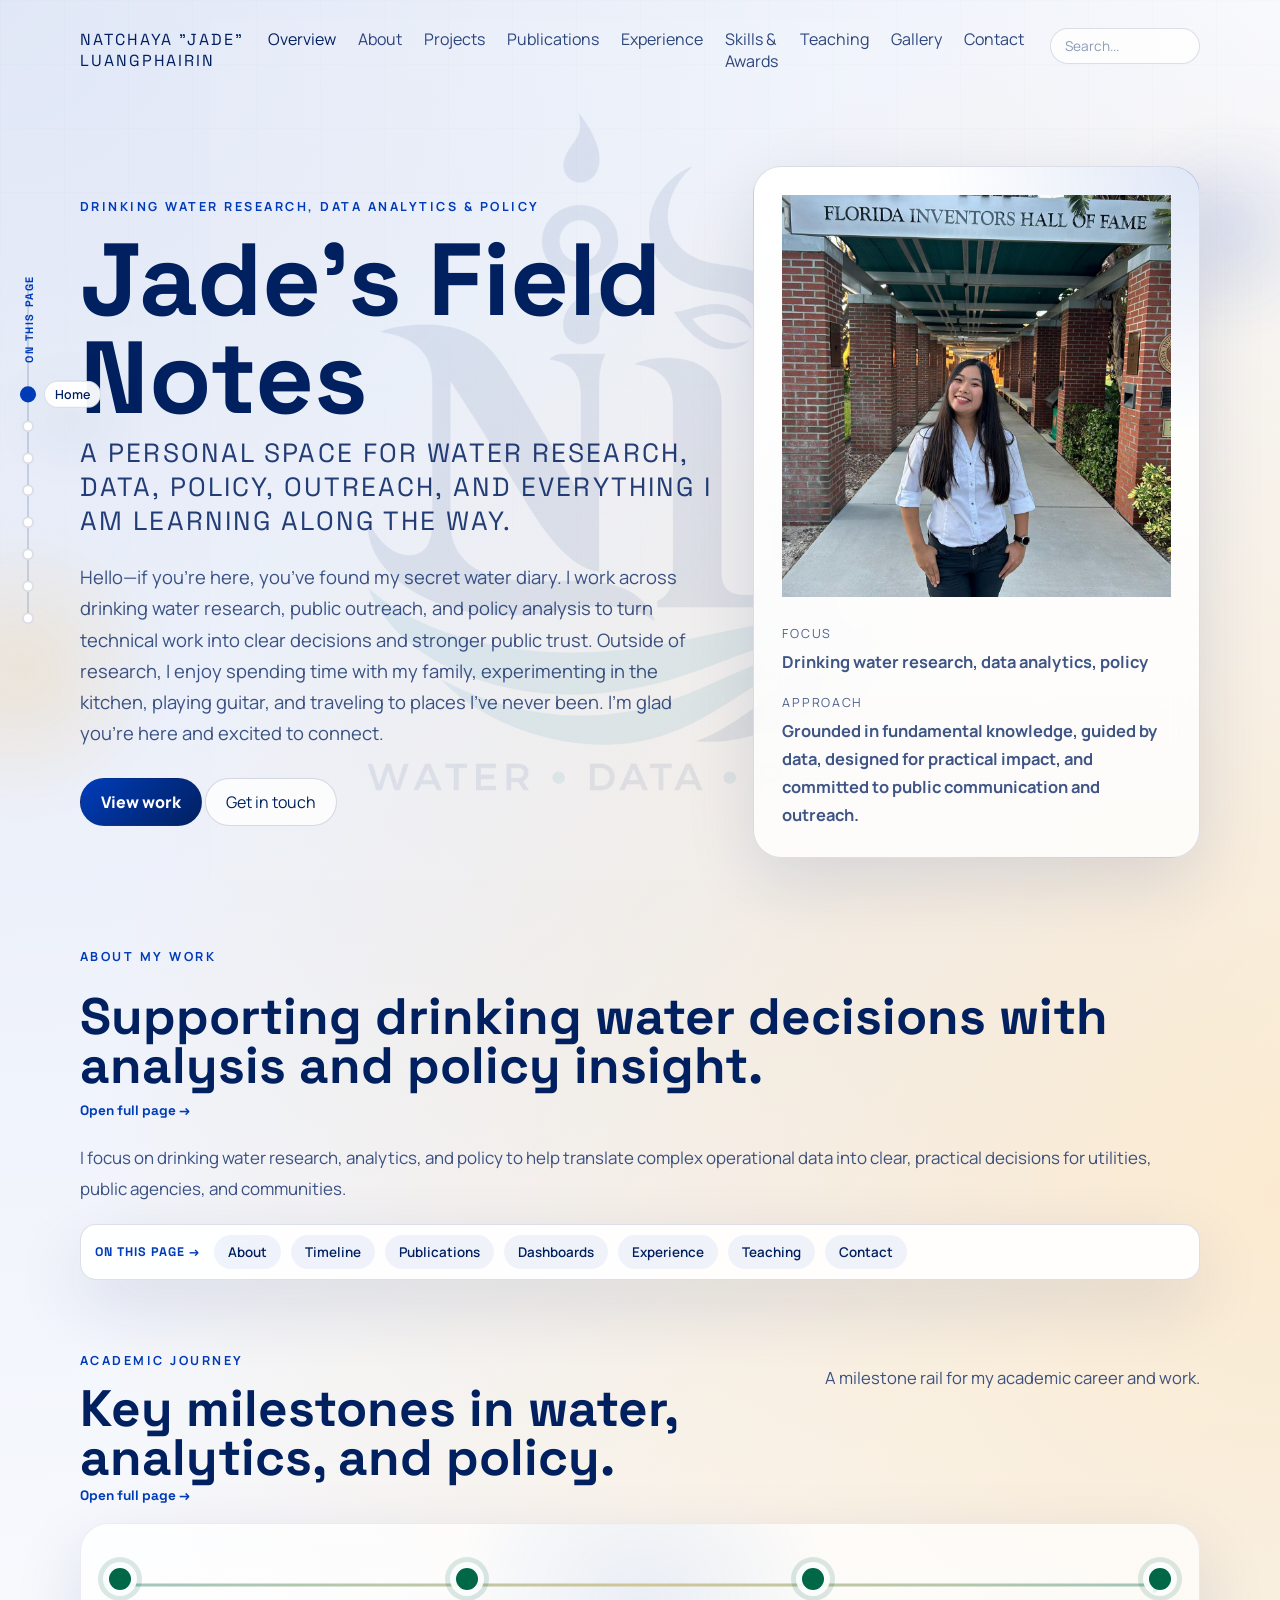
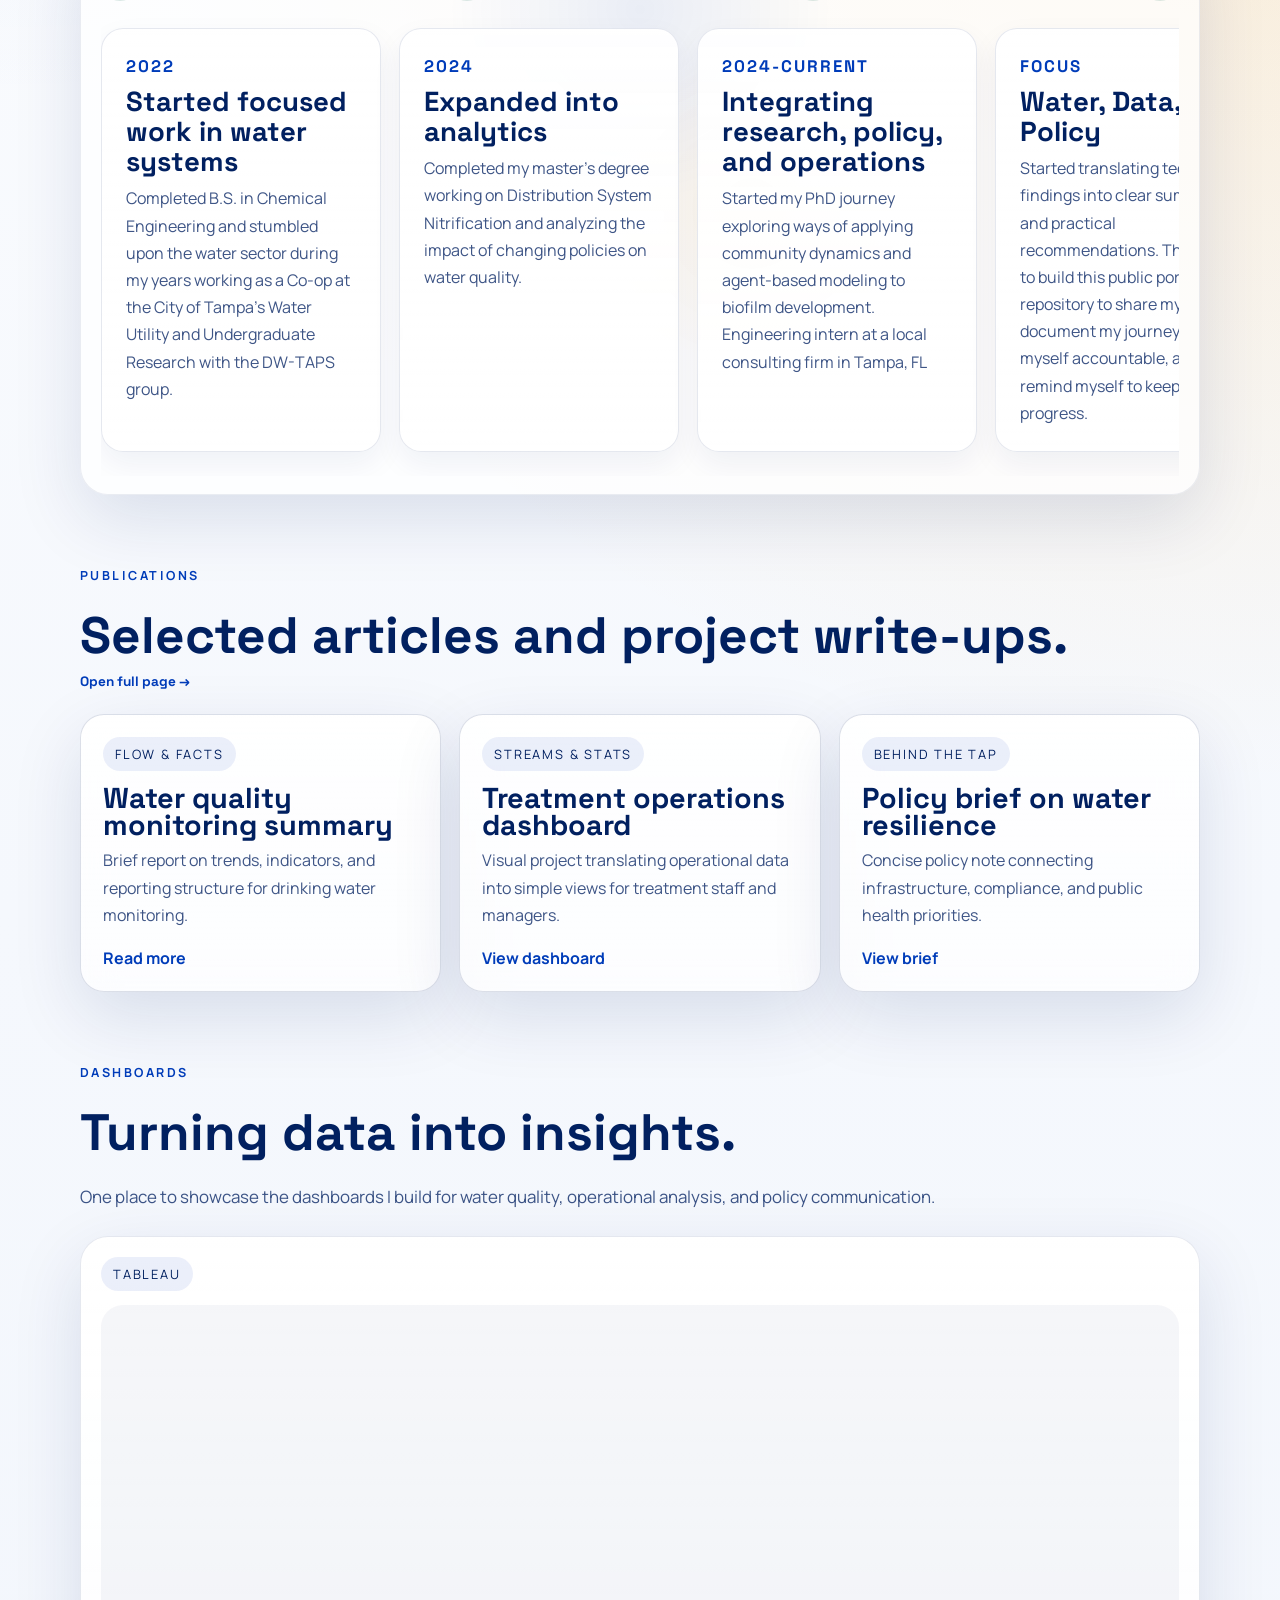
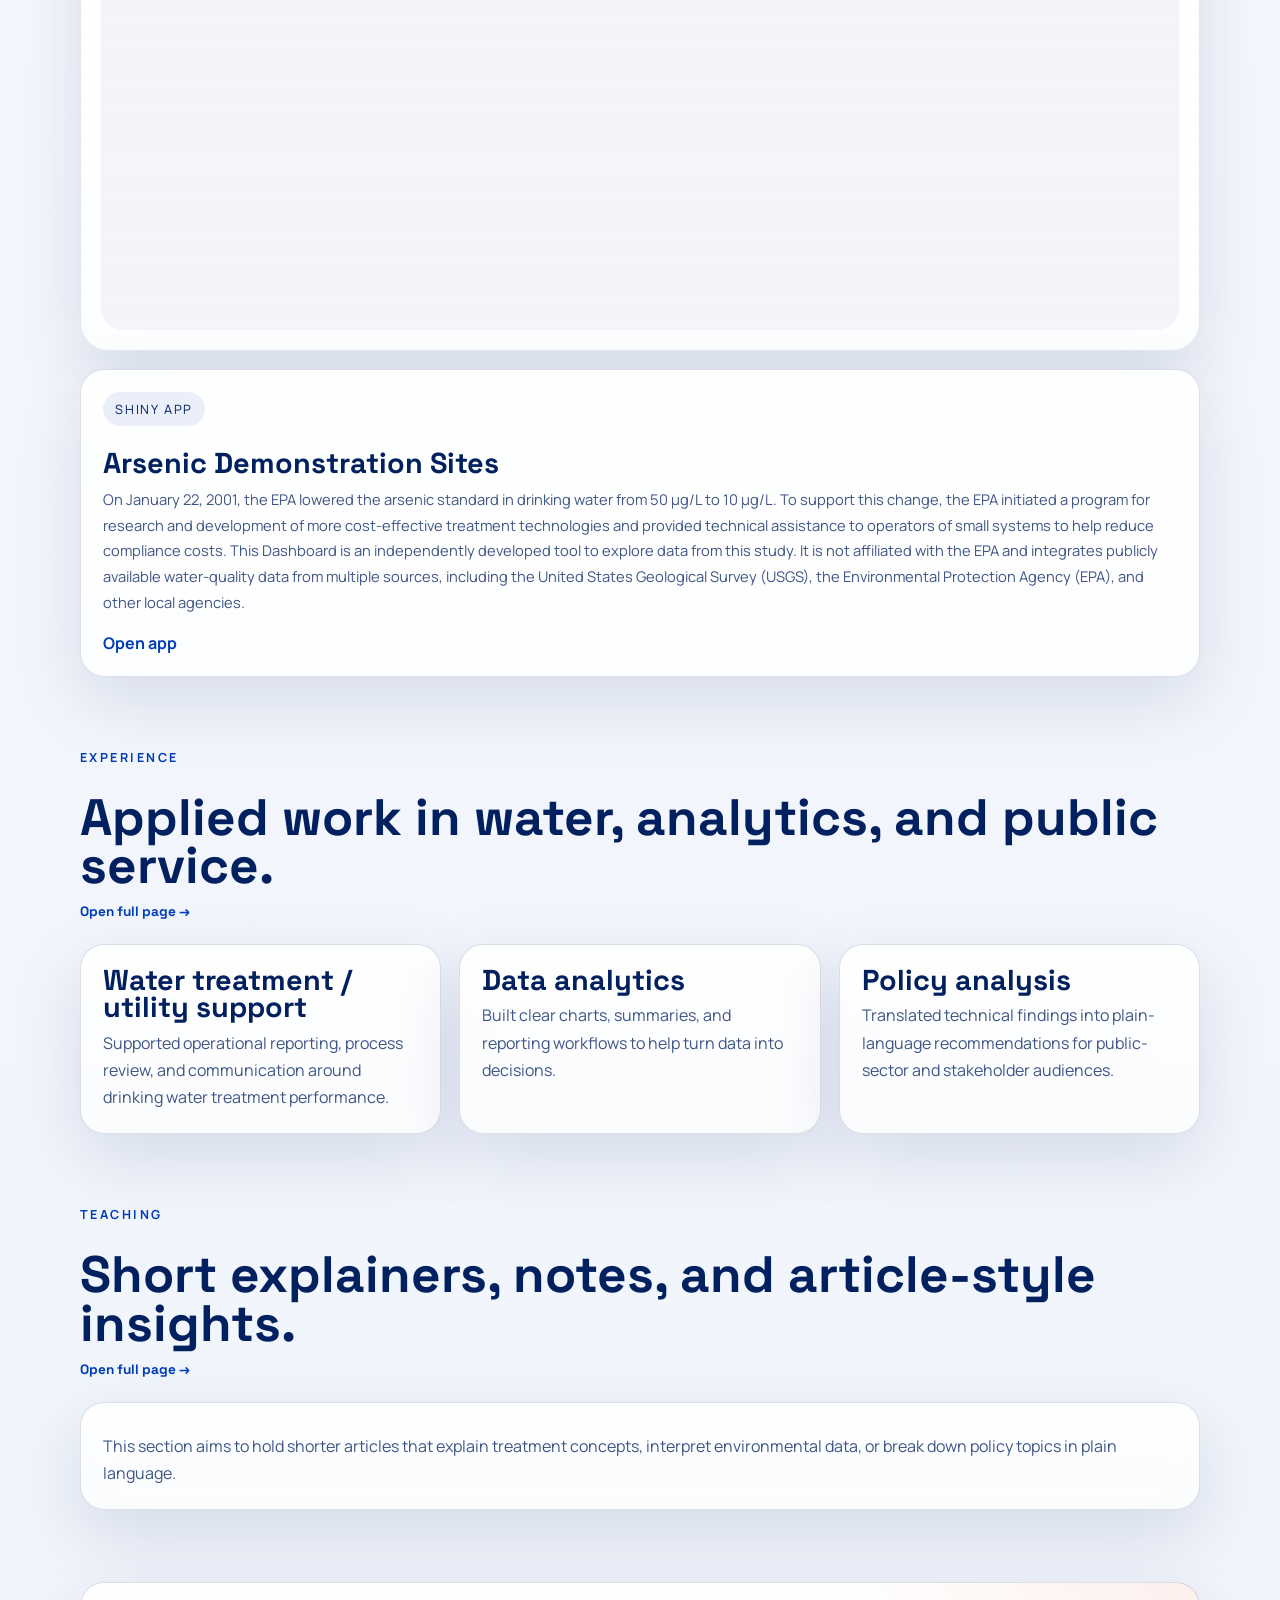
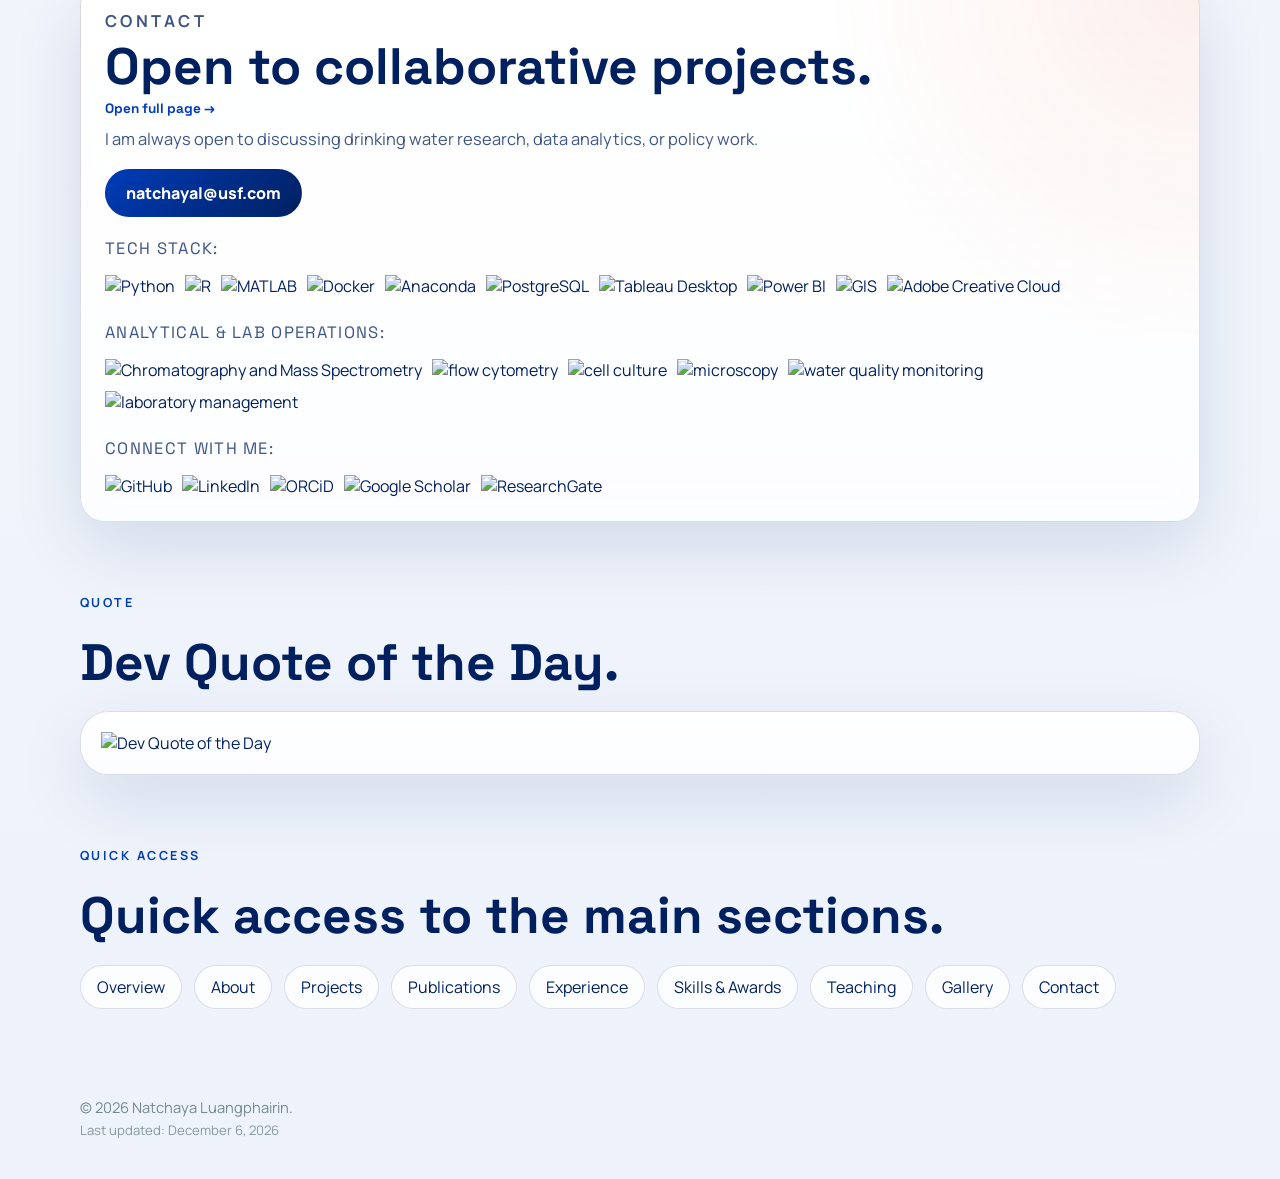
==== commit 82bba158: "Update work and gallery" ====
--- a/index.html
+++ b/index.html
@@ -8,7 +8,7 @@
   <link rel="preconnect" href="https://fonts.googleapis.com" />
   <link rel="preconnect" href="https://fonts.gstatic.com" crossorigin />
   <link href="https://fonts.googleapis.com/css2?family=Manrope:wght@400;500;600;700;800&family=Space+Grotesk:wght@500;700&display=swap" rel="stylesheet" />
-  <link rel="stylesheet" href="styles.css?v=3" />
+  <link rel="stylesheet" href="styles.css?v=10" />
 </head>
 <body>
   <div class="bg-grid" aria-hidden="true"></div>
@@ -35,6 +35,42 @@
     </nav>
   </header>
 
+  <nav class="side-toc" aria-label="Track and jump to section">
+    <span class="side-toc-heading">On This Page</span>
+    <a class="side-toc-item" href="#home">
+      <span class="side-toc-dot"></span>
+      <span class="side-toc-label">Home</span>
+    </a>
+    <a class="side-toc-item" href="#about">
+      <span class="side-toc-dot"></span>
+      <span class="side-toc-label">About</span>
+    </a>
+    <a class="side-toc-item" href="#timeline">
+      <span class="side-toc-dot"></span>
+      <span class="side-toc-label">Timeline</span>
+    </a>
+    <a class="side-toc-item" href="#publications">
+      <span class="side-toc-dot"></span>
+      <span class="side-toc-label">Publications</span>
+    </a>
+    <a class="side-toc-item" href="#dashboards">
+      <span class="side-toc-dot"></span>
+      <span class="side-toc-label">Dashboards</span>
+    </a>
+    <a class="side-toc-item" href="#experience">
+      <span class="side-toc-dot"></span>
+      <span class="side-toc-label">Experience</span>
+    </a>
+    <a class="side-toc-item" href="#teaching">
+      <span class="side-toc-dot"></span>
+      <span class="side-toc-label">Teaching</span>
+    </a>
+    <a class="side-toc-item" href="#contact">
+      <span class="side-toc-dot"></span>
+      <span class="side-toc-label">Contact</span>
+    </a>
+  </nav>
+
   <main>
     <section class="hero" id="home">
       <div class="hero-copy">
@@ -77,6 +113,17 @@
       <p class="section-copy reveal delay-1">
         I focus on drinking water research, analytics, and policy to help translate complex operational data into clear, practical decisions for utilities, public agencies, and communities.
       </p>
+
+      <nav class="quick-nav reveal delay-2" aria-label="Jump to section">
+        <span class="quick-nav-label">On This Page &rarr;</span>
+        <a href="#about">About</a>
+        <a href="#timeline">Timeline</a>
+        <a href="#publications">Publications</a>
+        <a href="#dashboards">Dashboards</a>
+        <a href="#experience">Experience</a>
+        <a href="#teaching">Teaching</a>
+        <a href="#contact">Contact</a>
+      </nav>
     </section>
 
     <section class="section timeline-section" id="timeline">
@@ -309,9 +356,9 @@
             <img alt="GIS" src="https://img.shields.io/badge/-ArcGIS-2C7AC3?style=flat&logo=arcgis&logoColor=white" />
             <img alt="Adobe Creative Cloud" src="https://img.shields.io/badge/Adobe%20Creative%20Cloud-DA1F26.svg?style=for-the-badge&logo=Adobe%20Creative%20Cloud&style=social&logoColor=white" />
           </div>
-          <div class="social-follow Analytical & Lab Ops">
-          <p class="social-follow-title">Analytical & Lab Ops:</p>
-          <div class="social-badges" aria-label="Analytical & Lab Ops badges">
+          <div class="social-follow">
+          <p class="social-follow-title">ANALYTICAL &amp; LAB OPERATIONS:</p>
+          <div class="social-badges" aria-label="Analytical and Lab Operations badges">
             <img alt="Chromatography and Mass Spectrometry" src="https://img.shields.io/badge/Chromatography%20and%20Mass%20Spectrometry-0047AB?style=for-the-badge&style=social&logo=gcms&logoColor=white" />
             <img alt="flow cytometry" src="https://img.shields.io/badge/Flow%20Cytometry-0047AB?style=for-the-badge&style=social&logo=flowcytometry&logoColor=white" />
             <img alt="cell culture" src="https://img.shields.io/badge/Cell%20Culture-0047AB?style=for-the-badge&style=social&logo=cellculture&logoColor=white" />
@@ -354,27 +401,31 @@
       </div>
     </section>
 
-    <section class="section" id="links">
-      <div class="section-heading reveal">
-        <p class="eyebrow">Additional Links</p>
+    <section class="section" id="quick-access">
+      <div class="section-heading reveal">
+        <p class="eyebrow">Quick Access</p>
         <h2>Quick access to the main sections.</h2>
       </div>
 
       <div class="links-grid">
-        <a class="link-pill reveal delay-1" href="#about">About</a>
-        <a class="link-pill reveal delay-2" href="#timeline">Timeline</a>
-        <a class="link-pill reveal delay-3" href="#publications">Publications</a>
-        <a class="link-pill reveal delay-3" href="#experience">Experience</a>
-        <a class="link-pill reveal delay-3" href="#teaching">Teaching</a>
-        <a class="link-pill reveal delay-3" href="#contact">Contact</a>
+        <a class="link-pill reveal delay-1" href="index.html">Overview</a>
+        <a class="link-pill reveal delay-1" href="about.html">About</a>
+        <a class="link-pill reveal delay-1" href="projects.html">Projects</a>
+        <a class="link-pill reveal delay-2" href="publications.html">Publications</a>
+        <a class="link-pill reveal delay-2" href="experience.html">Experience</a>
+        <a class="link-pill reveal delay-2" href="skills-awards.html">Skills &amp; Awards</a>
+        <a class="link-pill reveal delay-3" href="teaching.html">Teaching</a>
+        <a class="link-pill reveal delay-3" href="gallery.html">Gallery</a>
+        <a class="link-pill reveal delay-3" href="contact.html">Contact</a>
       </div>
     </section>
   </main>
 
   <footer class="footer">
     <p>© <span id="year"></span> Natchaya Luangphairin.</p>
+    <p class="footer-updated">Last updated: <span id="last-updated"></span></p>
   </footer>
 
-  <script src="script.js?v=12"></script>
+  <script src="script.js?v=14"></script>
 </body>
 </html>
--- a/styles.css
+++ b/styles.css
@@ -1,1401 +1,1559 @@
-:root {
-  --bg: #eef3fb;
-  --bg-soft: #ffffff;
-  --panel: rgba(255, 255, 255, 0.92);
-  --panel-border: rgba(1, 32, 96, 0.14);
-  --text: #012060;
-  --muted: rgba(1, 32, 96, 0.76);
-  --accent: #003cb9;
-  --accent-strong: #012060;
-  --accent-gold: #faa41a;
-  --accent-red: #c00000;
-  --accent-green: #006747;
-  --accent-grey: #7e96a0;
-  --accent-soft: #d9c990;
-  --shadow: 0 24px 70px rgba(1, 32, 96, 0.12);
-}
-
-* {
-  box-sizing: border-box;
-}
-
-html {
-  scroll-behavior: smooth;
-}
-
-body {
-  margin: 0;
-  min-height: 100vh;
-  font-family: 'Manrope', sans-serif;
-  color: var(--text);
-  background:
-    radial-gradient(circle at top left, rgba(0, 60, 185, 0.12), transparent 28%),
-    radial-gradient(circle at right 20%, rgba(250, 164, 26, 0.2), transparent 24%),
-    linear-gradient(180deg, #ffffff 0%, #f5f8fd 42%, #eef3fb 100%);
-  overflow-x: hidden;
-}
-
-body::before {
-  content: "";
-  position: fixed;
-  left: 50%;
-  top: 50%;
-  transform: translate(-50%, -50%);
-  width: 860px;
-  height: 860px;
-  background-image: url("photos/Logo%20Final.png");
-  background-repeat: no-repeat;
-  background-position: center;
-  background-size: contain;
-  opacity: 0.08;
-  pointer-events: none;
-  z-index: 0;
-}
-
-/* Keeps all webpage content above the background logo */
-body > * {
-  position: relative;
-  z-index: 1;
-}
-
-body::before {
-  content: "";
-  position: fixed;
-
-  left: 50%;
-  top: 50%;
-  transform: translate(-50%, -50%);
-
-  width: min(860px, 85vw);
-  aspect-ratio: 1;
-
-  background: url("photos/Logo%20Final.png") center / contain no-repeat;
-
-  opacity: 0.08;
-  pointer-events: none;
-  z-index: 0;
-}
-
-body > * {
-  position: relative;
-  z-index: 1;
-}
-
-a {
-  color: inherit;
-  text-decoration: none;
-}
-
-main {
-  width: min(1120px, calc(100% - 40px));
-  margin: 0 auto;
-  padding: 40px 0 64px;
-}
-
-.bg-grid {
-  position: fixed;
-  inset: 0;
-  pointer-events: none;
-  opacity: 0.2;
-  background-image:
-    linear-gradient(rgba(1,32,96,0.06) 1px, transparent 1px),
-    linear-gradient(90deg, rgba(1,32,96,0.06) 1px, transparent 1px);
-  background-size: 64px 64px;
-  mask-image: linear-gradient(180deg, rgba(0,0,0,0.9), transparent 95%);
-}
-
-.bg-orb {
-  position: fixed;
-  border-radius: 50%;
-  filter: blur(18px);
-  pointer-events: none;
-  opacity: 0.7;
-}
-
-.bg-orb-a {
-  width: 220px;
-  height: 220px;
-  right: -60px;
-  top: 120px;
-  background: radial-gradient(circle, rgba(0, 60, 185, 0.16), transparent 70%);
-}
-
-.bg-orb-b {
-  width: 280px;
-  height: 280px;
-  left: -120px;
-  bottom: 10%;
-  background: radial-gradient(circle, rgba(250, 164, 26, 0.22), transparent 72%);
-}
-
-.ripple-canvas {
-  position: fixed;
-  inset: 0;
-  pointer-events: none;
-}
-
-.topbar {
-  width: min(1120px, calc(100% - 40px));
-  margin: 0 auto;
-  padding: 28px 0 0;
-  display: flex;
-  align-items: center;
-  justify-content: space-between;
-  z-index: 20;
-}
-
-.brand {
-  font-family: 'Space Grotesk', sans-serif;
-  font-size: 1rem;
-  letter-spacing: 0.12em;
-  text-transform: uppercase;
-}
-
-.nav {
-  display: flex;
-  gap: 22px;
-  color: rgba(1, 32, 96, 0.82);
-}
-
-.nav a:hover,
-.nav a:focus-visible,
-.brand:hover,
-.brand:focus-visible {
-  color: var(--text);
-}
-
-.search-box {
-  position: relative;
-  margin-left: 4px;
-}
-
-.search-input {
-  appearance: none;
-  -webkit-appearance: none;
-  -moz-appearance: none;
-  width: 150px;
-  min-height: 36px;
-  padding: 0 14px;
-  border-radius: 999px;
-  border: 1px solid var(--panel-border);
-  background: rgba(255,255,255,0.78);
-  color: var(--text);
-  font-family: 'Manrope', sans-serif;
-  font-size: 0.85rem;
-  box-shadow: none;
-  transition: width 200ms ease, border-color 200ms ease;
-}
-
-.search-input::-webkit-search-decoration,
-.search-input::-webkit-search-cancel-button,
-.search-input::-webkit-search-results-button,
-.search-input::-webkit-search-results-decoration {
-  appearance: none;
-  -webkit-appearance: none;
-}
-
-.search-input:focus {
-  outline: none;
-  width: 220px;
-  border-color: var(--accent);
-}
-
-.search-input::placeholder {
-  color: rgba(1, 32, 96, 0.45);
-}
-
-.search-results {
-  position: absolute;
-  top: calc(100% + 8px);
-  right: 0;
-  min-width: 300px;
-  max-width: 380px;
-  max-height: 70vh;
-  overflow-y: auto;
-  display: grid;
-  gap: 2px;
-  padding: 8px;
-  border-radius: 16px;
-  border: 1px solid var(--panel-border);
-  background: rgba(255,255,255,0.97);
-  backdrop-filter: blur(18px);
-  box-shadow: var(--shadow);
-}
-
-.search-results[hidden] {
-  display: none;
-}
-
-.search-result {
-  display: block;
-  padding: 9px 10px;
-  border-radius: 10px;
-  color: var(--text);
-  font-size: 0.88rem;
-  font-weight: 600;
-}
-
-.search-result span {
-  display: block;
-  margin-top: 3px;
-  color: var(--muted);
-  font-weight: 500;
-  font-size: 0.78rem;
-  line-height: 1.4;
-  text-transform: none;
-  letter-spacing: normal;
-}
-
-.search-result:hover,
-.search-result:focus-visible {
-  background: rgba(0, 60, 185, 0.08);
-  color: var(--accent);
-}
-
-.search-empty {
-  padding: 9px 10px;
-  color: var(--muted);
-  font-size: 0.85rem;
-}
-
-.project-slide {
-  margin-top: 16px;
-}
-
-.project-slide iframe {
-  width: 100%;
-  height: 560px;
-  border: 1px solid var(--panel-border);
-  border-radius: 16px;
-  background: #ffffff;
-}
-
-.project-slide .section-jump {
-  margin-top: 10px;
-}
-
-.gallery-grid {
-  display: grid;
-  grid-template-columns: repeat(4, 1fr);
-  gap: 14px;
-  margin-top: 18px;
-}
-
-.gallery-item {
-  margin: 0;
-  border: 1px solid var(--panel-border);
-  border-radius: 14px;
-  overflow: hidden;
-  background: rgba(255,255,255,0.85);
-  box-shadow: var(--shadow);
-  transition: transform 180ms ease;
-}
-
-.gallery-item:hover {
-  transform: translateY(-3px);
-}
-
-.gallery-item a {
-  display: block;
-}
-
-.gallery-item img {
-  display: block;
-  width: 100%;
-  height: 120px;
-  object-fit: cover;
-}
-
-.gallery-item figcaption {
-  -webkit-line-clamp: 2;
-  display: -webkit-box;
-  -webkit-box-orient: vertical;
-  overflow: hidden;
-}
-
-.gallery-nav {
-  display: flex;
-  flex-wrap: wrap;
-  gap: 10px;
-  margin-top: 20px;
-  position: sticky;
-  top: 12px;
-  z-index: 10;
-  padding: 10px;
-  border-radius: 16px;
-  border: 1px solid var(--panel-border);
-  background: rgba(255,255,255,0.92);
-  backdrop-filter: blur(18px);
-  box-shadow: var(--shadow);
-}
-
-.gallery-nav a {
-  padding: 8px 14px;
-  border-radius: 999px;
-  background: rgba(0, 60, 185, 0.06);
-  color: var(--text);
-  font-size: 0.84rem;
-  font-weight: 600;
-  white-space: nowrap;
-}
-
-.gallery-nav a:hover,
-.gallery-nav a:focus-visible {
-  background: rgba(0, 60, 185, 0.14);
-  color: var(--accent);
-}
-
-.gallery-item figcaption {
-  padding: 10px 12px;
-  font-size: 0.78rem;
-  color: var(--muted);
-  line-height: 1.4;
-}
-
-.hero {
-  min-height: calc(100vh - 120px);
-  display: grid;
-  grid-template-columns: 1.3fr 0.9fr;
-  gap: 28px;
-  align-items: center;
-  padding: 40px 0 20px;
-}
-
-.eyebrow {
-  margin: 0 0 16px;
-  color: var(--accent);
-  text-transform: uppercase;
-  letter-spacing: 0.2em;
-  font-size: 0.78rem;
-  font-weight: 700;
-}
-
-h1,
-h2,
-h3 {
-  font-family: 'Space Grotesk', sans-serif;
-  margin: 0;
-  line-height: 0.95;
-}
-
-h1 {
-  font-size: clamp(3.6rem, 8vw, 7.6rem);
-  max-width: 10ch;
-}
-
-.hero-title {
-  margin: 10px 0 0;
-  font-family: 'Space Grotesk', sans-serif;
-  font-size: clamp(1.15rem, 2.2vw, 1.65rem);
-  letter-spacing: 0.08em;
-  text-transform: uppercase;
-  color: rgba(1, 32, 96, 0.86);
-}
-
-h2 {
-  font-size: clamp(2.1rem, 4vw, 4rem);
-  max-width: none;
-  width: 100%;
-}
-
-h3 {
-  font-size: 1.8rem;
-  width: 100%;
-  max-width: none;
-  text-wrap: pretty;
-}
-
-.lede,
-.project-card p,
-.about-panel p,
-.contact-card p,
-.card-list strong,
-.card-stat p {
-  color: var(--muted);
-  line-height: 1.7;
-  font-size: 1.03rem;
-}
-
-.lede {
-  max-width: 58ch;
-  margin: 24px 0 0;
-  font-size: 1.15rem;
-}
-
-.hero-actions,
-.contact-card p {
-  margin: 0;
-}
-
-.contact-card .contact-links {
-  display: flex;
-  gap: 12px;
-  flex-wrap: wrap;
-  margin-top: 8px;
-}
-
-.button {
-  display: inline-flex;
-  align-items: center;
-  justify-content: center;
-  min-height: 48px;
-  padding: 0 20px;
-  border-radius: 999px;
-  border: 1px solid transparent;
-  transition: transform 180ms ease, border-color 180ms ease, background 180ms ease;
-}
-
-.button:hover,
-.button:focus-visible {
-  transform: translateY(-2px);
-}
-
-.button-primary {
-  background: linear-gradient(135deg, var(--accent), var(--accent-strong));
-  color: #ffffff;
-  font-weight: 800;
-}
-
-.button-secondary {
-  border-color: rgba(1,32,96,0.16);
-  background: rgba(255,255,255,0.8);
-}
-
-.hero-card,
-.project-card,
-.about-panel,
-.skills-panel,
-.contact-card,
-.feature-card,
-.experience-item,
-.teaching-panel,
-.timeline-item {
-  border: 1px solid var(--panel-border);
-  background: linear-gradient(180deg, rgba(255,255,255,0.92), rgba(255,255,255,0.72));
-  backdrop-filter: blur(18px);
-  box-shadow: var(--shadow);
-}
-
-.hero-card {
-  border-radius: 28px;
-  padding: 28px;
-  background:
-    radial-gradient(circle at top right, rgba(0, 60, 185, 0.12), transparent 32%),
-    linear-gradient(180deg, rgba(255,255,255,0.96), rgba(255,255,255,0.8));
-}
-
-.profile-visual img {
-  display: block;
-  width: 100%;
-  height: 100%;
-  object-fit: contain;
-}
-
-.card-label {
-  margin-bottom: 14px;
-}
-
-.card-label {
-  display: inline-flex;
-  align-items: center;
-  width: fit-content;
-  padding: 8px 12px;
-  border-radius: 999px;
-  background: rgba(0,60,185,0.08);
-  font-size: 0.8rem;
-  text-transform: uppercase;
-  letter-spacing: 0.14em;
-}
-
-.card-stat {
-  margin-top: 38px;
-}
-
-.card-stat span {
-  display: block;
-  font-family: 'Space Grotesk', sans-serif;
-  font-size: clamp(4rem, 10vw, 6.5rem);
-  line-height: 1;
-  color: var(--accent);
-}
-
-.card-list {
-  display: grid;
-  gap: 18px;
-  margin-top: 28px;
-}
-
-.card-list span {
-  display: block;
-  color: rgba(1,32,96,0.7);
-  font-size: 0.78rem;
-  text-transform: uppercase;
-  letter-spacing: 0.14em;
-  margin-bottom: 6px;
-}
-
-.section {
-  padding: 56px 0 16px;
-}
-
-.section:first-child {
-  padding-top: 32px;
-}
-
-.section-heading {
-  display: grid;
-  gap: 12px;
-  margin-bottom: 24px;
-}
-
-.section-copy {
-  max-width: none;
-  margin: 0;
-  color: var(--muted);
-  line-height: 1.8;
-  font-size: 1.06rem;
-}
-
-.section-jump {
-  display: inline-flex;
-  align-items: center;
-  gap: 6px;
-  width: fit-content;
-  font-family: 'Space Grotesk', sans-serif;
-  font-size: 0.85rem;
-  font-weight: 700;
-  color: var(--accent);
-  transition: gap 180ms ease, color 180ms ease;
-}
-
-.section-jump:hover,
-.section-jump:focus-visible {
-  gap: 10px;
-  color: var(--accent-strong);
-}
-
-.nav a.active {
-  color: var(--text);
-}
-
-.timeline-heading {
-  display: grid;
-  grid-template-columns: 1.25fr 0.95fr;
-  gap: 20px;
-  align-items: start;
-  margin-bottom: 18px;
-}
-
-.timeline-intro {
-  margin: 12px 0 0;
-  color: var(--muted);
-  font-size: 1.04rem;
-  line-height: 1.7;
-  justify-self: end;
-  max-width: 42ch;
-  text-align: right;
-}
-
-.timeline-shell {
-  position: relative;
-  border-radius: 28px;
-  padding: 28px 20px 18px;
-  background: rgba(255,255,255,0.72);
-  border: 1px solid rgba(1,32,96,0.08);
-  box-shadow: var(--shadow);
-  overflow: hidden;
-}
-
-.timeline-shell::before {
-  content: '';
-  position: absolute;
-  inset: 0;
-  background: radial-gradient(circle at 50% 15%, rgba(0,60,185,0.08), transparent 26%), radial-gradient(circle at 60% 50%, rgba(250,164,26,0.08), transparent 22%);
-  pointer-events: none;
-}
-
-.timeline-rail {
-  position: relative;
-  display: flex;
-  align-items: center;
-  justify-content: space-between;
-  gap: 12px;
-  padding: 16px 8px 28px;
-}
-
-.timeline-line {
-  position: absolute;
-  left: 28px;
-  right: 28px;
-  top: 50%;
-  height: 3px;
-  transform: translateY(-50%);
-  background: linear-gradient(90deg, rgba(0,103,71,0.36), rgba(207,196,147,0.96), rgba(0,103,71,0.36));
-  border-radius: 999px;
-}
-
-.timeline-line::after {
-  content: '';
-  position: absolute;
-  right: -2px;
-  top: 50%;
-  transform: translate(100%, -50%);
-  border-top: 9px solid transparent;
-  border-bottom: 9px solid transparent;
-  border-left: 16px solid var(--accent-green);
-}
-
-.timeline-dot {
-  position: relative;
-  z-index: 1;
-  width: 22px;
-  height: 22px;
-  border-radius: 50%;
-  background: var(--accent-green);
-  box-shadow: 0 0 0 6px rgba(255,255,255,0.9), 0 0 0 11px rgba(0,103,71,0.14);
-}
-
-.timeline-cards {
-  position: relative;
-  display: grid;
-  grid-auto-flow: column;
-  grid-auto-columns: minmax(280px, 1fr);
-  gap: 18px;
-  overflow-x: auto;
-  padding: 10px 8px 24px;
-  scroll-snap-type: x proximity;
-}
-
-.timeline-cards::-webkit-scrollbar {
-  height: 10px;
-}
-
-.timeline-cards::-webkit-scrollbar-track {
-  background: rgba(1,32,96,0.08);
-  border-radius: 999px;
-}
-
-.timeline-cards::-webkit-scrollbar-thumb {
-  background: rgba(0,103,71,0.58);
-  border-radius: 999px;
-}
-
-.timeline-card {
-  scroll-snap-align: start;
-  border-radius: 22px;
-  padding: 26px 24px 24px;
-  background: linear-gradient(180deg, rgba(255,255,255,0.98), rgba(255,255,255,0.84));
-  border: 1px solid rgba(1,32,96,0.10);
-  box-shadow: 0 12px 30px rgba(1,32,96,0.06);
-}
-
-.timeline-card h3 {
-  margin-top: 10px;
-  font-size: 1.72rem;
-  line-height: 1.1;
-}
-
-.timeline-date {
-  font-family: 'Space Grotesk', sans-serif;
-  font-size: 0.96rem;
-  letter-spacing: 0.12em;
-  text-transform: uppercase;
-  color: #c99800;
-  font-weight: 700;
-}
-
-.timeline-card p {
-  margin: 8px 0 0;
-  color: var(--muted);
-  line-height: 1.7;
-}
-
-
-
-.timeline {
-  display: grid;
-  gap: 14px;
-}
-
-.timeline-item {
-  display: grid;
-  grid-template-columns: 120px 1fr;
-  gap: 20px;
-  align-items: start;
-  border-radius: 24px;
-  padding: 22px;
-}
-
-.timeline-date {
-  font-family: 'Space Grotesk', sans-serif;
-  font-size: 1.05rem;
-  letter-spacing: 0.12em;
-  text-transform: uppercase;
-  color: var(--accent);
-}
-
-.timeline-item p,
-.feature-card p,
-.experience-item p,
-.teaching-panel p {
-  margin: 8px 0 0;
-  color: var(--muted);
-  line-height: 1.7;
-}
-
-.dashboard-shell {
-  width: 100%;
-  max-width: 100%;
-  min-width: 0;
-  overflow: hidden;
-  border-radius: 28px;
-  padding: 20px;
-  border: 1px solid rgba(1, 32, 96, 0.10);
-  background: linear-gradient(
-    180deg,
-    rgba(255, 255, 255, 0.95),
-    rgba(255, 255, 255, 0.82)
-  );
-  box-shadow: var(--shadow);
-}
-
-/* Visible frame that the scaled Tableau dashboard must fit inside */
-.tableau-fit {
-  position: relative;
-  width: 100%;
-  max-width: 100%;
-  overflow: hidden;
-  border-radius: 22px;
-  background: rgba(1, 32, 96, 0.04);
-}
-
-/* Tableau keeps its original 1600 × 927 layout and is scaled by JavaScript */
-.tableau-scale {
-  position: relative;
-  width: 1600px;
-  height: 927px;
-  transform-origin: top left;
-}
-
-.tableau-scale > div,
-.tableau-scale object.tableauViz,
-.tableau-scale iframe,
-.tableau-scale .tableauViz {
-  display: block !important;
-  width: 1600px !important;
-  min-width: 1600px !important;
-  max-width: none !important;
-  height: 927px !important;
-  min-height: 927px !important;
-  margin: 0 !important;
-  padding: 0 !important;
-  border: 0 !important;
-}
-
-.tableau-scale noscript,
-.tableau-scale noscript a,
-.tableau-scale noscript img {
-  display: block;
-  width: 1600px;
-  max-width: none;
-  border: 0;
-}
-
-.dashboard-app {
-  margin-top: 18px;
-  border-radius: 24px;
-  padding: 22px;
-  border: 1px solid var(--panel-border);
-  background: linear-gradient(180deg, rgba(255,255,255,0.96), rgba(255,255,255,0.82));
-  box-shadow: var(--shadow);
-  display: grid;
-  gap: 10px;
-}
-
-.small-note {
-  margin: 0;
-  color: var(--muted);
-  font-size: 0.92rem;
-  line-height: 1.75;
-}
-
-.dashboard-app a {
-  display: inline-flex;
-  width: fit-content;
-  margin-top: 6px;
-  color: var(--accent);
-  font-weight: 700;
-}
-
-.feature-list,
-.experience-list {
-  display: grid;
-  grid-template-columns: repeat(3, minmax(0, 1fr));
-  gap: 18px;
-}
-
-.feature-card,
-.experience-item {
-  border-radius: 24px;
-  padding: 22px;
-}
-
-.feature-card a {
-  display: inline-flex;
-  margin-top: 18px;
-  color: var(--accent);
-  font-weight: 700;
-}
-
-.papers-group {
-  margin-top: 30px;
-  margin-bottom: 30px;
-}
-
-.papers-group:first-child {
-  margin-top: 0;
-}
-
-.papers-group:last-child {
-  margin-bottom: 0;
-}
-
-.papers-group h3 {
-  font-size: 1.15rem;
-  margin-bottom: 14px;
-}
-
-.papers-group-intro {
-  margin: 0 0 14px;
-  color: var(--muted);
-  line-height: 1.7;
-  font-size: 0.95rem;
-}
-
-.papers-list {
-  list-style: none;
-  margin: 0;
-  padding: 0;
-  display: grid;
-  gap: 14px;
-}
-
-.papers-list.numbered {
-  list-style: decimal;
-  padding-left: 1.3em;
-}
-
-.papers-list.numbered .paper-item {
-  padding-left: 6px;
-}
-
-.papers-list.numbered .paper-item::before {
-  display: none;
-}
-
-.papers-list.numbered .paper-item::marker {
-  color: var(--accent);
-  font-weight: 700;
-}
-
-.paper-item {
-  position: relative;
-  padding-left: 20px;
-  color: var(--muted);
-  line-height: 1.7;
-  font-size: 0.98rem;
-}
-
-.paper-item::before {
-  content: "";
-  position: absolute;
-  left: 0;
-  top: 0.6em;
-  width: 6px;
-  height: 6px;
-  border-radius: 2px;
-  background: var(--accent);
-}
-
-.paper-item a {
-  color: var(--accent);
-  font-weight: 600;
-}
-
-.paper-item a:hover,
-.paper-item a:focus-visible {
-  text-decoration: underline;
-}
-
-.paper-pending {
-  font-style: italic;
-  color: rgba(1, 32, 96, 0.45);
-  font-size: 0.9em;
-}
-
-.paper-status {
-  display: inline-block;
-  margin-left: 4px;
-  padding: 2px 10px;
-  border-radius: 999px;
-  background: rgba(0, 60, 185, 0.1);
-  color: var(--accent);
-  font-size: 0.75rem;
-  font-weight: 700;
-  text-transform: uppercase;
-  letter-spacing: 0.05em;
-  white-space: nowrap;
-}
-
-.blur-text {
-  filter: blur(3.5px);
-  user-select: none;
-  cursor: default;
-}
-
-.mentees-details {
-  margin-top: 18px;
-}
-
-.mentees-details summary {
-  cursor: pointer;
-  display: inline-flex;
-  align-items: center;
-  gap: 6px;
-  width: fit-content;
-  font-family: 'Space Grotesk', sans-serif;
-  font-size: 0.85rem;
-  font-weight: 700;
-  color: var(--accent);
-  list-style: none;
-}
-
-.mentees-details summary::-webkit-details-marker {
-  display: none;
-}
-
-.mentees-details summary::after {
-  content: "→";
-  transition: transform 180ms ease;
-}
-
-.mentees-details[open] summary::after {
-  transform: rotate(90deg);
-}
-
-.mentees-grid {
-  display: grid;
-  grid-template-columns: repeat(2, minmax(0, 1fr));
-  gap: 16px;
-  margin-top: 18px;
-}
-
-.mentee-card {
-  border: 1px solid var(--panel-border);
-  background: linear-gradient(180deg, rgba(255,255,255,0.92), rgba(255,255,255,0.72));
-  backdrop-filter: blur(18px);
-  box-shadow: var(--shadow);
-  border-radius: 20px;
-  padding: 18px;
-  display: flex;
-  gap: 14px;
-  align-items: flex-start;
-}
-
-.mentee-photo {
-  flex-shrink: 0;
-  width: 56px;
-  height: 56px;
-  border-radius: 50%;
-  overflow: hidden;
-  display: flex;
-  align-items: center;
-  justify-content: center;
-  background: linear-gradient(135deg, var(--accent), var(--accent-strong));
-  color: #ffffff;
-  font-family: 'Space Grotesk', sans-serif;
-  font-weight: 700;
-  font-size: 0.95rem;
-}
-
-.mentee-photo img {
-  width: 100%;
-  height: 100%;
-  object-fit: cover;
-}
-
-.mentee-info h4 {
-  margin: 0 0 2px;
-  font-family: 'Space Grotesk', sans-serif;
-  font-size: 1rem;
-  line-height: 1.2;
-}
-
-.mentee-info .mentee-role {
-  margin: 0 0 8px;
-  color: var(--muted);
-  font-size: 0.8rem;
-  line-height: 1.4;
-}
-
-.mentee-info .mentee-project {
-  margin: 0;
-  color: var(--muted);
-  font-size: 0.86rem;
-  line-height: 1.5;
-}
-
-.mentee-info .mentee-project .underline {
-  text-decoration: underline;
-  text-underline-offset: 2px;
-  color: var(--text);
-  font-weight: 600;
-}
-
-.skills-tags {
-  display: flex;
-  flex-wrap: wrap;
-  gap: 10px;
-}
-
-.skill-tag {
-  display: inline-flex;
-  align-items: center;
-  min-height: 38px;
-  padding: 0 14px;
-  border-radius: 999px;
-  border: 1px solid var(--panel-border);
-  background: rgba(255,255,255,0.82);
-  color: var(--text);
-  font-size: 0.86rem;
-  font-weight: 600;
-  transition: transform 180ms ease, border-color 180ms ease;
-}
-
-a.skill-tag:hover,
-a.skill-tag:focus-visible {
-  transform: translateY(-2px);
-  border-color: var(--accent);
-  color: var(--accent);
-}
-
-.job-list {
-  display: grid;
-  gap: 20px;
-}
-
-.job-entry {
-  border: 1px solid var(--panel-border);
-  background: linear-gradient(180deg, rgba(255,255,255,0.92), rgba(255,255,255,0.72));
-  backdrop-filter: blur(18px);
-  box-shadow: var(--shadow);
-  border-radius: 24px;
-  padding: 24px;
-}
-
-.job-heading {
-  margin-bottom: 14px;
-}
-
-.job-heading h3 {
-  margin-bottom: 4px;
-  font-size: 1.3rem;
-}
-
-.job-meta {
-  margin: 0;
-  color: var(--muted);
-  font-size: 0.82rem;
-  text-transform: uppercase;
-  letter-spacing: 0.06em;
-}
-
-
-.teaching-panel {
-  border-radius: 24px;
-  padding: 22px;
-}
-
-.quote-card {
-  border-radius: 28px;
-  padding: 20px;
-  border: 1px solid var(--panel-border);
-  background: linear-gradient(180deg, rgba(255,255,255,0.96), rgba(255,255,255,0.8));
-  box-shadow: var(--shadow);
-}
-
-.quote-card img {
-  display: block;
-  width: 100%;
-  height: auto;
-}
-
-.links-grid {
-  display: flex;
-  flex-wrap: wrap;
-  gap: 12px;
-}
-
-.link-pill {
-  display: inline-flex;
-  align-items: center;
-  min-height: 44px;
-  padding: 0 16px;
-  border-radius: 999px;
-  border: 1px solid var(--panel-border);
-  background: rgba(255,255,255,0.82);
-  color: var(--text);
-  transition: transform 180ms ease, border-color 180ms ease;
-}
-
-.link-pill:hover,
-.link-pill:focus-visible {
-  transform: translateY(-2px);
-  border-color: rgba(0, 103, 71, 0.35);
-}
-
-.projects {
-  display: grid;
-  grid-template-columns: repeat(3, minmax(0, 1fr));
-  gap: 18px;
-}
-
-.project-card {
-  border-radius: 24px;
-  padding: 24px;
-  min-height: 320px;
-  display: flex;
-  flex-direction: column;
-  justify-content: space-between;
-}
-
-.project-meta {
-  display: flex;
-  align-items: center;
-  justify-content: space-between;
-  color: rgba(23, 32, 51, 0.62);
-  margin-bottom: 28px;
-}
-
-.project-meta span {
-  color: var(--accent);
-  font-weight: 800;
-}
-
-.project-card ul {
-  margin: 24px 0 0;
-  padding-left: 18px;
-  color: rgba(23, 32, 51, 0.82);
-  line-height: 1.8;
-}
-
-.split {
-  display: grid;
-  gap: 24px;
-}
-
-.about-grid {
-  display: grid;
-  grid-template-columns: 1fr 1fr;
-  gap: 18px;
-}
-
-.about-panel,
-.skills-panel,
-.contact-card {
-  border-radius: 24px;
-  padding: 24px;
-}
-
-.chips {
-  display: flex;
-  gap: 10px;
-  flex-wrap: wrap;
-  margin-top: 18px;
-}
-
-.chips span {
-  padding: 10px 14px;
-  border-radius: 999px;
-  background: rgba(23,32,51,0.06);
-  color: var(--text);
-}
-
-.contact-card {
-  display: grid;
-  gap: 8px;
-  background:
-    radial-gradient(circle at top right, rgba(229, 107, 74, 0.1), transparent 30%),
-    linear-gradient(180deg, rgba(255,255,255,0.96), rgba(255,255,255,0.82));
-}
-
-.social-follow {
-  display: grid;
-  gap: 12px;
-  margin-top: 10px;
-}
-
-.social-follow-title {
-  margin: 0;
-  font-family: 'Space Grotesk', sans-serif;
-  font-size: 0.98rem;
-  letter-spacing: 0.08em;
-  text-transform: uppercase;
-  color: var(--accent);
-}
-
-.social-badges {
-  display: flex;
-  flex-wrap: wrap;
-  gap: 10px;
-}
-
-.social-badges a {
-  display: inline-flex;
-  align-items: center;
-}
-
-.social-badges img {
-  display: block;
-  max-width: 100%;
-  height: auto;
-}
-
-.footer {
-  width: min(1120px, calc(100% - 40px));
-  margin: 0 auto;
-  padding: 8px 0 40px;
-  color: rgba(70,96,105,0.72);
-  font-size: 0.92rem;
-}
-
-.reveal {
-  opacity: 0;
-  transform: translateY(18px);
-  animation: reveal 760ms ease forwards;
-}
-
-.delay-1 { animation-delay: 120ms; }
-.delay-2 { animation-delay: 220ms; }
-.delay-3 { animation-delay: 320ms; }
-
-@keyframes reveal {
-  to {
-    opacity: 1;
-    transform: translateY(0);
-  }
-}
-
-@media (max-width: 980px) {
-  .hero,
-  .projects,
-  .about-grid,
-  .feature-list,
-  .experience-list,
-  .timeline-heading {
-    grid-template-columns: 1fr;
-  }
-
-  .hero {
-    min-height: auto;
-    padding-top: 60px;
-  }
-
-  h1 {
-    max-width: 12ch;
-  }
-
-  .timeline-intro {
-    justify-self: start;
-    text-align: left;
-    max-width: none;
-  }
-
-  .timeline-cards {
-    grid-auto-columns: minmax(260px, 85vw);
-  }
-
-  .gallery-grid {
-    grid-template-columns: repeat(3, 1fr);
-  }
-}
-
-@media (max-width: 640px) {
-  .topbar {
-    flex-direction: column;
-    align-items: flex-start;
-    gap: 14px;
-  }
-
-  main,
-  .topbar,
-  .footer {
-    width: min(100% - 24px, 1120px);
-  }
-
-  .nav {
-    gap: 16px;
-    flex-wrap: wrap;
-  }
-
-  .search-box {
-    width: 100%;
-    margin-left: 0;
-  }
-
-  .search-input {
-    width: 100%;
-  }
-
-  .search-input:focus {
-    width: 100%;
-  }
-
-  .search-results {
-    left: 0;
-    right: 0;
-    min-width: 0;
-    max-width: none;
-  }
-
-  .gallery-grid {
-    grid-template-columns: repeat(2, 1fr);
-  }
-
-  .gallery-nav {
-    position: static;
-  }
-
-  .mentees-grid {
-    grid-template-columns: 1fr;
-  }
-
-  h1 {
-    font-size: clamp(3rem, 16vw, 4.5rem);
-  }
-
-  .project-card,
-  .hero-card,
-  .about-panel,
-  .skills-panel,
-  .contact-card,
-  .feature-card,
-  .experience-item,
-  .teaching-panel,
-  .quote-card,
-  .dashboard-app,
-  .dashboard-shell,
-  .timeline-shell,
-  .timeline-card {
-    padding: 20px;
-  }
-
-  .dashboard-shell {
-    padding: 10px;
-    border-radius: 18px;
-  }
-
-  .tableau-fit {
-    border-radius: 14px;
-  }
-}
+:root {
+  --bg: #eef3fb;
+  --bg-soft: #ffffff;
+  --panel: rgba(255, 255, 255, 0.92);
+  --panel-border: rgba(1, 32, 96, 0.14);
+  --text: #012060;
+  --muted: rgba(1, 32, 96, 0.76);
+  --accent: #003cb9;
+  --accent-strong: #012060;
+  --accent-gold: #faa41a;
+  --accent-red: #c00000;
+  --accent-green: #006747;
+  --accent-grey: #7e96a0;
+  --accent-soft: #d9c990;
+  --shadow: 0 24px 70px rgba(1, 32, 96, 0.12);
+}
+
+* {
+  box-sizing: border-box;
+}
+
+html {
+  scroll-behavior: smooth;
+}
+
+body {
+  margin: 0;
+  min-height: 100vh;
+  font-family: 'Manrope', sans-serif;
+  color: var(--text);
+  background:
+    radial-gradient(circle at top left, rgba(0, 60, 185, 0.12), transparent 28%),
+    radial-gradient(circle at right 20%, rgba(250, 164, 26, 0.2), transparent 24%),
+    linear-gradient(180deg, #ffffff 0%, #f5f8fd 42%, #eef3fb 100%);
+  overflow-x: hidden;
+}
+
+body::before {
+  content: "";
+  position: fixed;
+  left: 50%;
+  top: 50%;
+  transform: translate(-50%, -50%);
+  width: 860px;
+  height: 860px;
+  background-image: url("photos/Logo%20Final.png");
+  background-repeat: no-repeat;
+  background-position: center;
+  background-size: contain;
+  opacity: 0.08;
+  pointer-events: none;
+  z-index: 0;
+}
+
+/* Keeps all webpage content above the background logo */
+body > * {
+  position: relative;
+  z-index: 1;
+}
+
+body::before {
+  content: "";
+  position: fixed;
+
+  left: 50%;
+  top: 50%;
+  transform: translate(-50%, -50%);
+
+  width: min(860px, 85vw);
+  aspect-ratio: 1;
+
+  background: url("photos/Logo%20Final.png") center / contain no-repeat;
+
+  opacity: 0.08;
+  pointer-events: none;
+  z-index: 0;
+}
+
+body > * {
+  position: relative;
+  z-index: 1;
+}
+
+a {
+  color: inherit;
+  text-decoration: none;
+}
+
+main {
+  width: min(1120px, calc(100% - 40px));
+  margin: 0 auto;
+  padding: 40px 0 64px;
+}
+
+.bg-grid {
+  position: fixed;
+  inset: 0;
+  pointer-events: none;
+  opacity: 0.2;
+  background-image:
+    linear-gradient(rgba(1,32,96,0.06) 1px, transparent 1px),
+    linear-gradient(90deg, rgba(1,32,96,0.06) 1px, transparent 1px);
+  background-size: 64px 64px;
+  mask-image: linear-gradient(180deg, rgba(0,0,0,0.9), transparent 95%);
+}
+
+.bg-orb {
+  position: fixed;
+  border-radius: 50%;
+  filter: blur(18px);
+  pointer-events: none;
+  opacity: 0.7;
+}
+
+.bg-orb-a {
+  width: 220px;
+  height: 220px;
+  right: -60px;
+  top: 120px;
+  background: radial-gradient(circle, rgba(0, 60, 185, 0.16), transparent 70%);
+}
+
+.bg-orb-b {
+  width: 280px;
+  height: 280px;
+  left: -120px;
+  bottom: 10%;
+  background: radial-gradient(circle, rgba(250, 164, 26, 0.22), transparent 72%);
+}
+
+.ripple-canvas {
+  position: fixed;
+  inset: 0;
+  pointer-events: none;
+}
+
+.topbar {
+  width: min(1120px, calc(100% - 40px));
+  margin: 0 auto;
+  padding: 28px 0 0;
+  display: flex;
+  align-items: center;
+  justify-content: space-between;
+  z-index: 20;
+}
+
+.brand {
+  font-family: 'Space Grotesk', sans-serif;
+  font-size: 1rem;
+  letter-spacing: 0.12em;
+  text-transform: uppercase;
+}
+
+.nav {
+  display: flex;
+  gap: 22px;
+  color: rgba(1, 32, 96, 0.82);
+}
+
+.nav a:hover,
+.nav a:focus-visible,
+.brand:hover,
+.brand:focus-visible {
+  color: var(--text);
+}
+
+.search-box {
+  position: relative;
+  margin-left: 4px;
+}
+
+.search-input {
+  appearance: none;
+  -webkit-appearance: none;
+  -moz-appearance: none;
+  width: 150px;
+  min-height: 36px;
+  padding: 0 14px;
+  border-radius: 999px;
+  border: 1px solid var(--panel-border);
+  background: rgba(255,255,255,0.78);
+  color: var(--text);
+  font-family: 'Manrope', sans-serif;
+  font-size: 0.85rem;
+  box-shadow: none;
+  transition: width 200ms ease, border-color 200ms ease;
+}
+
+.search-input::-webkit-search-decoration,
+.search-input::-webkit-search-cancel-button,
+.search-input::-webkit-search-results-button,
+.search-input::-webkit-search-results-decoration {
+  appearance: none;
+  -webkit-appearance: none;
+}
+
+.search-input:focus {
+  outline: none;
+  width: 220px;
+  border-color: var(--accent);
+}
+
+.search-input::placeholder {
+  color: rgba(1, 32, 96, 0.45);
+}
+
+.search-results {
+  position: absolute;
+  top: calc(100% + 8px);
+  right: 0;
+  min-width: 300px;
+  max-width: 380px;
+  max-height: 70vh;
+  overflow-y: auto;
+  display: grid;
+  gap: 2px;
+  padding: 8px;
+  border-radius: 16px;
+  border: 1px solid var(--panel-border);
+  background: rgba(255,255,255,0.97);
+  backdrop-filter: blur(18px);
+  box-shadow: var(--shadow);
+}
+
+.search-results[hidden] {
+  display: none;
+}
+
+.search-result {
+  display: block;
+  padding: 9px 10px;
+  border-radius: 10px;
+  color: var(--text);
+  font-size: 0.88rem;
+  font-weight: 600;
+}
+
+.search-result span {
+  display: block;
+  margin-top: 3px;
+  color: var(--muted);
+  font-weight: 500;
+  font-size: 0.78rem;
+  line-height: 1.4;
+  text-transform: none;
+  letter-spacing: normal;
+}
+
+.search-result:hover,
+.search-result:focus-visible {
+  background: rgba(0, 60, 185, 0.08);
+  color: var(--accent);
+}
+
+.search-empty {
+  padding: 9px 10px;
+  color: var(--muted);
+  font-size: 0.85rem;
+}
+
+.project-slide {
+  margin-top: 16px;
+}
+
+.project-slide iframe {
+  width: 100%;
+  height: 560px;
+  border: 1px solid var(--panel-border);
+  border-radius: 16px;
+  background: #ffffff;
+}
+
+.project-slide .section-jump {
+  margin-top: 10px;
+}
+
+.project-slide-label {
+  margin: 18px 0 6px;
+  font-family: 'Space Grotesk', sans-serif;
+  font-size: 0.85rem;
+  font-weight: 700;
+  color: var(--text);
+}
+
+.papers-group > .project-slide-label:first-of-type {
+  margin-top: 16px;
+}
+
+.gallery-grid {
+  display: grid;
+  grid-template-columns: repeat(4, 1fr);
+  gap: 14px;
+  margin-top: 18px;
+}
+
+.gallery-item {
+  margin: 0;
+  border: 1px solid var(--panel-border);
+  border-radius: 14px;
+  overflow: hidden;
+  background: rgba(255,255,255,0.85);
+  box-shadow: var(--shadow);
+  transition: transform 180ms ease;
+}
+
+.gallery-item:hover {
+  transform: translateY(-3px);
+}
+
+.gallery-item a {
+  display: block;
+}
+
+.gallery-item img {
+  display: block;
+  width: 100%;
+  height: 160px;
+  object-fit: cover;
+}
+
+.gallery-item figcaption {
+  -webkit-line-clamp: 2;
+  display: -webkit-box;
+  -webkit-box-orient: vertical;
+  overflow: hidden;
+}
+
+.quick-nav-label {
+  display: inline-flex;
+  align-items: center;
+  gap: 6px;
+  padding: 8px 4px;
+  font-family: 'Space Grotesk', sans-serif;
+  font-size: 0.78rem;
+  font-weight: 700;
+  text-transform: uppercase;
+  letter-spacing: 0.08em;
+  color: var(--accent);
+  white-space: nowrap;
+}
+
+.quick-nav {
+  display: flex;
+  align-items: center;
+  flex-wrap: wrap;
+  gap: 10px;
+  margin-top: 20px;
+  position: sticky;
+  top: 12px;
+  z-index: 10;
+  padding: 10px;
+  border-radius: 16px;
+  border: 1px solid var(--panel-border);
+  background: rgba(255,255,255,0.92);
+  backdrop-filter: blur(18px);
+  box-shadow: var(--shadow);
+}
+
+.quick-nav a {
+  padding: 8px 14px;
+  border-radius: 999px;
+  background: rgba(0, 60, 185, 0.06);
+  color: var(--text);
+  font-size: 0.84rem;
+  font-weight: 600;
+  white-space: nowrap;
+}
+
+.quick-nav a:hover,
+.quick-nav a:focus-visible {
+  background: rgba(0, 60, 185, 0.14);
+  color: var(--accent);
+}
+
+.gallery-item figcaption {
+  padding: 10px 12px;
+  font-size: 0.72rem;
+  color: var(--muted);
+  line-height: 1.4;
+}
+
+.side-toc-heading {
+  writing-mode: vertical-rl;
+  transform: rotate(180deg);
+  align-self: center;
+  margin-bottom: 6px;
+  font-family: 'Space Grotesk', sans-serif;
+  font-size: 0.68rem;
+  font-weight: 700;
+  text-transform: uppercase;
+  letter-spacing: 0.14em;
+  color: var(--accent);
+}
+
+.side-toc {
+  position: fixed;
+  left: 22px;
+  top: 50%;
+  transform: translateY(-50%);
+  display: flex;
+  flex-direction: column;
+  gap: 20px;
+  z-index: 15;
+}
+
+.side-toc::before {
+  content: "";
+  position: absolute;
+  left: 5px;
+  top: 6px;
+  bottom: 6px;
+  width: 2px;
+  background: var(--panel-border);
+  z-index: -1;
+}
+
+.side-toc-item {
+  position: relative;
+  display: flex;
+  align-items: center;
+}
+
+.side-toc-dot {
+  flex-shrink: 0;
+  width: 12px;
+  height: 12px;
+  border-radius: 50%;
+  background: var(--bg-soft);
+  border: 2px solid var(--panel-border);
+  transition: transform 200ms ease, background 200ms ease, border-color 200ms ease;
+}
+
+.side-toc-label {
+  position: absolute;
+  left: 22px;
+  top: 50%;
+  transform: translateY(-50%) translateX(-6px);
+  padding: 4px 10px;
+  border-radius: 999px;
+  background: rgba(255, 255, 255, 0.95);
+  border: 1px solid var(--panel-border);
+  box-shadow: var(--shadow);
+  color: var(--text);
+  font-size: 0.78rem;
+  font-weight: 600;
+  white-space: nowrap;
+  opacity: 0;
+  pointer-events: none;
+  transition: opacity 200ms ease, transform 200ms ease;
+}
+
+.side-toc-item:hover .side-toc-label,
+.side-toc-item:focus-visible .side-toc-label,
+.side-toc-item.is-active .side-toc-label {
+  opacity: 1;
+  transform: translateY(-50%) translateX(0);
+}
+
+.side-toc-item.is-active .side-toc-dot {
+  background: var(--accent);
+  border-color: var(--accent);
+  transform: scale(1.35);
+}
+
+@media (max-width: 1180px) {
+  .side-toc {
+    display: none;
+  }
+}
+
+.hero {
+  min-height: calc(100vh - 120px);
+  display: grid;
+  grid-template-columns: 1.3fr 0.9fr;
+  gap: 28px;
+  align-items: center;
+  padding: 40px 0 20px;
+}
+
+.eyebrow {
+  margin: 0 0 16px;
+  color: var(--accent);
+  text-transform: uppercase;
+  letter-spacing: 0.2em;
+  font-size: 0.78rem;
+  font-weight: 700;
+}
+
+h1,
+h2,
+h3 {
+  font-family: 'Space Grotesk', sans-serif;
+  margin: 0;
+  line-height: 0.95;
+}
+
+h1 {
+  font-size: clamp(3.6rem, 8vw, 7.6rem);
+  max-width: 10ch;
+}
+
+.hero-title {
+  margin: 10px 0 0;
+  font-family: 'Space Grotesk', sans-serif;
+  font-size: clamp(1.15rem, 2.2vw, 1.65rem);
+  letter-spacing: 0.08em;
+  text-transform: uppercase;
+  color: rgba(1, 32, 96, 0.86);
+}
+
+h2 {
+  font-size: clamp(2.1rem, 4vw, 4rem);
+  max-width: none;
+  width: 100%;
+}
+
+h3 {
+  font-size: 1.8rem;
+  width: 100%;
+  max-width: none;
+  text-wrap: pretty;
+}
+
+.lede,
+.project-card p,
+.about-panel p,
+.contact-card p,
+.card-list strong,
+.card-stat p {
+  color: var(--muted);
+  line-height: 1.7;
+  font-size: 1.03rem;
+}
+
+.lede {
+  max-width: 58ch;
+  margin: 24px 0 0;
+  font-size: 1.15rem;
+}
+
+.hero-actions {
+  margin: 28px 0 0;
+}
+
+.contact-card p {
+  margin: 0;
+}
+
+.contact-card .contact-links {
+  display: flex;
+  gap: 12px;
+  flex-wrap: wrap;
+  margin-top: 8px;
+}
+
+.button {
+  display: inline-flex;
+  align-items: center;
+  justify-content: center;
+  min-height: 48px;
+  padding: 0 20px;
+  border-radius: 999px;
+  border: 1px solid transparent;
+  transition: transform 180ms ease, border-color 180ms ease, background 180ms ease;
+}
+
+.button:hover,
+.button:focus-visible {
+  transform: translateY(-2px);
+}
+
+.button-primary {
+  background: linear-gradient(135deg, var(--accent), var(--accent-strong));
+  color: #ffffff;
+  font-weight: 800;
+}
+
+.button-secondary {
+  border-color: rgba(1,32,96,0.16);
+  background: rgba(255,255,255,0.8);
+}
+
+.hero-card,
+.project-card,
+.about-panel,
+.skills-panel,
+.contact-card,
+.feature-card,
+.experience-item,
+.teaching-panel,
+.timeline-item {
+  border: 1px solid var(--panel-border);
+  background: linear-gradient(180deg, rgba(255,255,255,0.92), rgba(255,255,255,0.72));
+  backdrop-filter: blur(18px);
+  box-shadow: var(--shadow);
+}
+
+.hero-card {
+  border-radius: 28px;
+  padding: 28px;
+  background:
+    radial-gradient(circle at top right, rgba(0, 60, 185, 0.12), transparent 32%),
+    linear-gradient(180deg, rgba(255,255,255,0.96), rgba(255,255,255,0.8));
+}
+
+.profile-visual img {
+  display: block;
+  width: 100%;
+  height: 100%;
+  object-fit: contain;
+}
+
+.card-label {
+  margin-bottom: 14px;
+}
+
+.card-label {
+  display: inline-flex;
+  align-items: center;
+  width: fit-content;
+  padding: 8px 12px;
+  border-radius: 999px;
+  background: rgba(0,60,185,0.08);
+  font-size: 0.8rem;
+  text-transform: uppercase;
+  letter-spacing: 0.14em;
+}
+
+.card-stat {
+  margin-top: 38px;
+}
+
+.card-stat span {
+  display: block;
+  font-family: 'Space Grotesk', sans-serif;
+  font-size: clamp(4rem, 10vw, 6.5rem);
+  line-height: 1;
+  color: var(--accent);
+}
+
+.card-list {
+  display: grid;
+  gap: 18px;
+  margin-top: 28px;
+}
+
+.card-list span {
+  display: block;
+  color: rgba(1,32,96,0.7);
+  font-size: 0.78rem;
+  text-transform: uppercase;
+  letter-spacing: 0.14em;
+  margin-bottom: 6px;
+}
+
+.section {
+  padding: 56px 0 16px;
+}
+
+.section:first-child {
+  padding-top: 32px;
+}
+
+.section-heading {
+  display: grid;
+  gap: 12px;
+  margin-bottom: 24px;
+}
+
+.section-copy {
+  max-width: none;
+  margin: 0;
+  color: var(--muted);
+  line-height: 1.8;
+  font-size: 1.06rem;
+}
+
+.section-jump {
+  display: inline-flex;
+  align-items: center;
+  gap: 6px;
+  width: fit-content;
+  font-family: 'Space Grotesk', sans-serif;
+  font-size: 0.85rem;
+  font-weight: 700;
+  color: var(--accent);
+  transition: gap 180ms ease, color 180ms ease;
+}
+
+.section-jump:hover,
+.section-jump:focus-visible {
+  gap: 10px;
+  color: var(--accent-strong);
+}
+
+.nav a.active {
+  color: var(--text);
+}
+
+.timeline-heading {
+  display: grid;
+  grid-template-columns: 1.25fr 0.95fr;
+  gap: 20px;
+  align-items: start;
+  margin-bottom: 18px;
+}
+
+.timeline-intro {
+  margin: 12px 0 0;
+  color: var(--muted);
+  font-size: 1.04rem;
+  line-height: 1.7;
+  justify-self: end;
+  max-width: 42ch;
+  text-align: right;
+}
+
+.timeline-shell {
+  position: relative;
+  border-radius: 28px;
+  padding: 28px 20px 18px;
+  background: rgba(255,255,255,0.72);
+  border: 1px solid rgba(1,32,96,0.08);
+  box-shadow: var(--shadow);
+  overflow: hidden;
+}
+
+.timeline-shell::before {
+  content: '';
+  position: absolute;
+  inset: 0;
+  background: radial-gradient(circle at 50% 15%, rgba(0,60,185,0.08), transparent 26%), radial-gradient(circle at 60% 50%, rgba(250,164,26,0.08), transparent 22%);
+  pointer-events: none;
+}
+
+.timeline-rail {
+  position: relative;
+  display: flex;
+  align-items: center;
+  justify-content: space-between;
+  gap: 12px;
+  padding: 16px 8px 28px;
+}
+
+.timeline-line {
+  position: absolute;
+  left: 28px;
+  right: 28px;
+  top: 50%;
+  height: 3px;
+  transform: translateY(-50%);
+  background: linear-gradient(90deg, rgba(0,103,71,0.36), rgba(207,196,147,0.96), rgba(0,103,71,0.36));
+  border-radius: 999px;
+}
+
+.timeline-line::after {
+  content: '';
+  position: absolute;
+  right: -2px;
+  top: 50%;
+  transform: translate(100%, -50%);
+  border-top: 9px solid transparent;
+  border-bottom: 9px solid transparent;
+  border-left: 16px solid var(--accent-green);
+}
+
+.timeline-dot {
+  position: relative;
+  z-index: 1;
+  width: 22px;
+  height: 22px;
+  border-radius: 50%;
+  background: var(--accent-green);
+  box-shadow: 0 0 0 6px rgba(255,255,255,0.9), 0 0 0 11px rgba(0,103,71,0.14);
+}
+
+.timeline-cards {
+  position: relative;
+  display: grid;
+  grid-auto-flow: column;
+  grid-auto-columns: minmax(280px, 1fr);
+  gap: 18px;
+  overflow-x: auto;
+  padding: 10px 8px 24px;
+  scroll-snap-type: x proximity;
+}
+
+.timeline-cards::-webkit-scrollbar {
+  height: 10px;
+}
+
+.timeline-cards::-webkit-scrollbar-track {
+  background: rgba(1,32,96,0.08);
+  border-radius: 999px;
+}
+
+.timeline-cards::-webkit-scrollbar-thumb {
+  background: rgba(0,103,71,0.58);
+  border-radius: 999px;
+}
+
+.timeline-card {
+  scroll-snap-align: start;
+  border-radius: 22px;
+  padding: 26px 24px 24px;
+  background: linear-gradient(180deg, rgba(255,255,255,0.98), rgba(255,255,255,0.84));
+  border: 1px solid rgba(1,32,96,0.10);
+  box-shadow: 0 12px 30px rgba(1,32,96,0.06);
+}
+
+.timeline-card h3 {
+  margin-top: 10px;
+  font-size: 1.72rem;
+  line-height: 1.1;
+}
+
+.timeline-date {
+  font-family: 'Space Grotesk', sans-serif;
+  font-size: 0.96rem;
+  letter-spacing: 0.12em;
+  text-transform: uppercase;
+  color: #c99800;
+  font-weight: 700;
+}
+
+.timeline-card p {
+  margin: 8px 0 0;
+  color: var(--muted);
+  line-height: 1.7;
+}
+
+
+
+.timeline {
+  display: grid;
+  gap: 14px;
+}
+
+.timeline-item {
+  display: grid;
+  grid-template-columns: 120px 1fr;
+  gap: 20px;
+  align-items: start;
+  border-radius: 24px;
+  padding: 22px;
+}
+
+.timeline-date {
+  font-family: 'Space Grotesk', sans-serif;
+  font-size: 1.05rem;
+  letter-spacing: 0.12em;
+  text-transform: uppercase;
+  color: var(--accent);
+}
+
+.timeline-item p,
+.feature-card p,
+.experience-item p,
+.teaching-panel p {
+  margin: 8px 0 0;
+  color: var(--muted);
+  line-height: 1.7;
+}
+
+.dashboard-shell {
+  width: 100%;
+  max-width: 100%;
+  min-width: 0;
+  overflow: hidden;
+  margin-top: 24px;
+  border-radius: 28px;
+  padding: 20px;
+  border: 1px solid rgba(1, 32, 96, 0.10);
+  background: linear-gradient(
+    180deg,
+    rgba(255, 255, 255, 0.95),
+    rgba(255, 255, 255, 0.82)
+  );
+  box-shadow: var(--shadow);
+}
+
+/* Visible frame that the scaled Tableau dashboard must fit inside */
+.tableau-fit {
+  position: relative;
+  width: 100%;
+  max-width: 100%;
+  overflow: hidden;
+  border-radius: 22px;
+  background: rgba(1, 32, 96, 0.04);
+}
+
+/* Tableau keeps its original 1600 × 927 layout and is scaled by JavaScript */
+.tableau-scale {
+  position: relative;
+  width: 1600px;
+  height: 927px;
+  transform-origin: top left;
+}
+
+.tableau-scale > div,
+.tableau-scale object.tableauViz,
+.tableau-scale iframe,
+.tableau-scale .tableauViz {
+  display: block !important;
+  width: 1600px !important;
+  min-width: 1600px !important;
+  max-width: none !important;
+  height: 927px !important;
+  min-height: 927px !important;
+  margin: 0 !important;
+  padding: 0 !important;
+  border: 0 !important;
+}
+
+.tableau-scale noscript,
+.tableau-scale noscript a,
+.tableau-scale noscript img {
+  display: block;
+  width: 1600px;
+  max-width: none;
+  border: 0;
+}
+
+.dashboard-app {
+  margin-top: 18px;
+  border-radius: 24px;
+  padding: 22px;
+  border: 1px solid var(--panel-border);
+  background: linear-gradient(180deg, rgba(255,255,255,0.96), rgba(255,255,255,0.82));
+  box-shadow: var(--shadow);
+  display: grid;
+  gap: 10px;
+}
+
+.small-note {
+  margin: 0;
+  color: var(--muted);
+  font-size: 0.92rem;
+  line-height: 1.75;
+}
+
+.dashboard-app a {
+  display: inline-flex;
+  width: fit-content;
+  margin-top: 6px;
+  color: var(--accent);
+  font-weight: 700;
+}
+
+.feature-list,
+.experience-list {
+  display: grid;
+  grid-template-columns: repeat(3, minmax(0, 1fr));
+  gap: 18px;
+}
+
+.feature-card,
+.experience-item {
+  border-radius: 24px;
+  padding: 22px;
+}
+
+.feature-card a {
+  display: inline-flex;
+  margin-top: 18px;
+  color: var(--accent);
+  font-weight: 700;
+}
+
+.papers-group {
+  margin-top: 30px;
+  margin-bottom: 30px;
+}
+
+.papers-group:first-child {
+  margin-top: 0;
+}
+
+.papers-group:last-child {
+  margin-bottom: 0;
+}
+
+.papers-group h3 {
+  font-size: 1.15rem;
+  margin-bottom: 14px;
+}
+
+.papers-group-intro {
+  margin: 0 0 14px;
+  color: var(--muted);
+  line-height: 1.7;
+  font-size: 0.95rem;
+}
+
+.section-copy a,
+.papers-group-intro a,
+.job-meta a,
+.small-note a {
+  color: var(--accent);
+  font-weight: 700;
+  text-decoration: underline;
+  text-underline-offset: 2px;
+}
+
+.section-copy a:hover,
+.papers-group-intro a:hover,
+.job-meta a:hover,
+.small-note a:hover,
+.section-copy a:focus-visible,
+.papers-group-intro a:focus-visible,
+.job-meta a:focus-visible,
+.small-note a:focus-visible {
+  color: var(--accent-strong);
+}
+
+.papers-list {
+  list-style: none;
+  margin: 0;
+  padding: 0;
+  display: grid;
+  gap: 14px;
+}
+
+.papers-list.numbered {
+  list-style: decimal;
+  padding-left: 1.3em;
+}
+
+.papers-list.numbered .paper-item {
+  padding-left: 6px;
+}
+
+.papers-list.numbered .paper-item::before {
+  display: none;
+}
+
+.papers-list.numbered .paper-item::marker {
+  color: var(--accent);
+  font-weight: 700;
+}
+
+.paper-item {
+  position: relative;
+  padding-left: 20px;
+  color: var(--muted);
+  line-height: 1.7;
+  font-size: 0.98rem;
+}
+
+.paper-item::before {
+  content: "";
+  position: absolute;
+  left: 0;
+  top: 0.6em;
+  width: 6px;
+  height: 6px;
+  border-radius: 2px;
+  background: var(--accent);
+}
+
+.paper-item a {
+  color: var(--accent);
+  font-weight: 600;
+}
+
+.paper-item a:hover,
+.paper-item a:focus-visible {
+  text-decoration: underline;
+}
+
+.paper-pending {
+  font-style: italic;
+  color: rgba(1, 32, 96, 0.45);
+  font-size: 0.9em;
+}
+
+.paper-status {
+  display: inline-block;
+  margin-left: 4px;
+  padding: 2px 10px;
+  border-radius: 999px;
+  background: rgba(0, 60, 185, 0.1);
+  color: var(--accent);
+  font-size: 0.75rem;
+  font-weight: 700;
+  text-transform: uppercase;
+  letter-spacing: 0.05em;
+  white-space: nowrap;
+}
+
+.blur-text {
+  filter: blur(3.5px);
+  user-select: none;
+  cursor: default;
+}
+
+.mentees-details {
+  margin-top: 18px;
+}
+
+.mentees-details summary {
+  cursor: pointer;
+  display: inline-flex;
+  align-items: center;
+  gap: 6px;
+  width: fit-content;
+  font-family: 'Space Grotesk', sans-serif;
+  font-size: 0.85rem;
+  font-weight: 700;
+  color: var(--accent);
+  list-style: none;
+}
+
+.mentees-details summary::-webkit-details-marker {
+  display: none;
+}
+
+.mentees-details summary::after {
+  content: "→";
+  transition: transform 180ms ease;
+}
+
+.mentees-details[open] summary::after {
+  transform: rotate(90deg);
+}
+
+.mentees-grid {
+  display: grid;
+  grid-template-columns: repeat(2, minmax(0, 1fr));
+  gap: 16px;
+  margin-top: 18px;
+}
+
+.mentee-card {
+  border: 1px solid var(--panel-border);
+  background: linear-gradient(180deg, rgba(255,255,255,0.92), rgba(255,255,255,0.72));
+  backdrop-filter: blur(18px);
+  box-shadow: var(--shadow);
+  border-radius: 20px;
+  padding: 18px;
+  display: flex;
+  gap: 14px;
+  align-items: flex-start;
+}
+
+.mentee-photo {
+  flex-shrink: 0;
+  width: 56px;
+  height: 56px;
+  border-radius: 50%;
+  overflow: hidden;
+  display: flex;
+  align-items: center;
+  justify-content: center;
+  background: linear-gradient(135deg, var(--accent), var(--accent-strong));
+  color: #ffffff;
+  font-family: 'Space Grotesk', sans-serif;
+  font-weight: 700;
+  font-size: 0.95rem;
+}
+
+.mentee-photo img {
+  width: 100%;
+  height: 100%;
+  object-fit: cover;
+}
+
+.mentee-info h4 {
+  margin: 0 0 2px;
+  font-family: 'Space Grotesk', sans-serif;
+  font-size: 1rem;
+  line-height: 1.2;
+}
+
+.mentee-info .mentee-role {
+  margin: 0 0 8px;
+  color: var(--muted);
+  font-size: 0.8rem;
+  line-height: 1.4;
+}
+
+.mentee-info .mentee-project {
+  margin: 0;
+  color: var(--muted);
+  font-size: 0.86rem;
+  line-height: 1.5;
+}
+
+.mentee-info .mentee-project .underline {
+  text-decoration: underline;
+  text-underline-offset: 2px;
+  color: var(--text);
+  font-weight: 600;
+}
+
+.skills-tags {
+  display: flex;
+  flex-wrap: wrap;
+  gap: 10px;
+}
+
+.skill-tag {
+  display: inline-flex;
+  align-items: center;
+  min-height: 38px;
+  padding: 0 14px;
+  border-radius: 999px;
+  border: 1px solid var(--panel-border);
+  background: rgba(255,255,255,0.82);
+  color: var(--text);
+  font-size: 0.86rem;
+  font-weight: 600;
+  transition: transform 180ms ease, border-color 180ms ease;
+}
+
+a.skill-tag:hover,
+a.skill-tag:focus-visible {
+  transform: translateY(-2px);
+  border-color: var(--accent);
+  color: var(--accent);
+}
+
+.job-list {
+  display: grid;
+  gap: 20px;
+}
+
+.job-entry {
+  border: 1px solid var(--panel-border);
+  background: linear-gradient(180deg, rgba(255,255,255,0.92), rgba(255,255,255,0.72));
+  backdrop-filter: blur(18px);
+  box-shadow: var(--shadow);
+  border-radius: 24px;
+  padding: 24px;
+}
+
+.job-heading {
+  margin-bottom: 14px;
+}
+
+.job-heading h3 {
+  margin-bottom: 4px;
+  font-size: 1.3rem;
+}
+
+.job-meta {
+  margin: 0;
+  color: var(--muted);
+  font-size: 0.82rem;
+  text-transform: uppercase;
+  letter-spacing: 0.06em;
+}
+
+
+.teaching-panel {
+  border-radius: 24px;
+  padding: 22px;
+}
+
+.quote-card {
+  border-radius: 28px;
+  padding: 20px;
+  border: 1px solid var(--panel-border);
+  background: linear-gradient(180deg, rgba(255,255,255,0.96), rgba(255,255,255,0.8));
+  box-shadow: var(--shadow);
+}
+
+.quote-card img {
+  display: block;
+  width: 100%;
+  height: auto;
+}
+
+.links-grid {
+  display: flex;
+  flex-wrap: wrap;
+  gap: 12px;
+}
+
+.link-pill {
+  display: inline-flex;
+  align-items: center;
+  min-height: 44px;
+  padding: 0 16px;
+  border-radius: 999px;
+  border: 1px solid var(--panel-border);
+  background: rgba(255,255,255,0.82);
+  color: var(--text);
+  transition: transform 180ms ease, border-color 180ms ease;
+}
+
+.link-pill:hover,
+.link-pill:focus-visible {
+  transform: translateY(-2px);
+  border-color: rgba(0, 103, 71, 0.35);
+}
+
+.projects {
+  display: grid;
+  grid-template-columns: repeat(3, minmax(0, 1fr));
+  gap: 18px;
+}
+
+.project-card {
+  border-radius: 24px;
+  padding: 24px;
+  min-height: 320px;
+  display: flex;
+  flex-direction: column;
+  justify-content: space-between;
+}
+
+.project-meta {
+  display: flex;
+  align-items: center;
+  justify-content: space-between;
+  color: rgba(23, 32, 51, 0.62);
+  margin-bottom: 28px;
+}
+
+.project-meta span {
+  color: var(--accent);
+  font-weight: 800;
+}
+
+.project-card ul {
+  margin: 24px 0 0;
+  padding-left: 18px;
+  color: rgba(23, 32, 51, 0.82);
+  line-height: 1.8;
+}
+
+.split {
+  display: grid;
+  gap: 24px;
+}
+
+.about-grid {
+  display: grid;
+  grid-template-columns: 1fr 1fr;
+  gap: 18px;
+}
+
+.about-panel,
+.skills-panel,
+.contact-card {
+  border-radius: 24px;
+  padding: 24px;
+}
+
+.chips {
+  display: flex;
+  gap: 10px;
+  flex-wrap: wrap;
+  margin-top: 18px;
+}
+
+.chips span {
+  padding: 10px 14px;
+  border-radius: 999px;
+  background: rgba(23,32,51,0.06);
+  color: var(--text);
+}
+
+.contact-card {
+  display: grid;
+  gap: 8px;
+  background:
+    radial-gradient(circle at top right, rgba(229, 107, 74, 0.1), transparent 30%),
+    linear-gradient(180deg, rgba(255,255,255,0.96), rgba(255,255,255,0.82));
+}
+
+.social-follow {
+  display: grid;
+  gap: 12px;
+  margin-top: 10px;
+}
+
+.social-follow-title {
+  margin: 0;
+  font-family: 'Space Grotesk', sans-serif;
+  font-size: 0.98rem;
+  letter-spacing: 0.08em;
+  text-transform: uppercase;
+  color: var(--accent);
+}
+
+.social-badges {
+  display: flex;
+  flex-wrap: wrap;
+  gap: 10px;
+}
+
+.social-badges a {
+  display: inline-flex;
+  align-items: center;
+}
+
+.social-badges img {
+  display: block;
+  max-width: 100%;
+  height: auto;
+}
+
+.footer {
+  width: min(1120px, calc(100% - 40px));
+  margin: 0 auto;
+  padding: 8px 0 40px;
+  color: rgba(70,96,105,0.72);
+  font-size: 0.92rem;
+}
+
+.footer p {
+  margin: 4px 0 0;
+}
+
+.footer p:first-child {
+  margin-top: 0;
+}
+
+.footer-updated {
+  font-size: 0.82rem;
+  opacity: 0.85;
+}
+
+.reveal {
+  opacity: 0;
+  transform: translateY(18px);
+  animation: reveal 760ms ease forwards;
+}
+
+.delay-1 { animation-delay: 120ms; }
+.delay-2 { animation-delay: 220ms; }
+.delay-3 { animation-delay: 320ms; }
+
+@keyframes reveal {
+  to {
+    opacity: 1;
+    transform: translateY(0);
+  }
+}
+
+@media (max-width: 980px) {
+  .hero,
+  .projects,
+  .about-grid,
+  .feature-list,
+  .experience-list,
+  .timeline-heading {
+    grid-template-columns: 1fr;
+  }
+
+  .hero {
+    min-height: auto;
+    padding-top: 60px;
+  }
+
+  h1 {
+    max-width: 12ch;
+  }
+
+  .timeline-intro {
+    justify-self: start;
+    text-align: left;
+    max-width: none;
+  }
+
+  .timeline-cards {
+    grid-auto-columns: minmax(260px, 85vw);
+  }
+
+  .gallery-grid {
+    grid-template-columns: repeat(3, 1fr);
+  }
+}
+
+@media (max-width: 640px) {
+  .topbar {
+    flex-direction: column;
+    align-items: flex-start;
+    gap: 14px;
+  }
+
+  main,
+  .topbar,
+  .footer {
+    width: min(100% - 24px, 1120px);
+  }
+
+  .nav {
+    gap: 16px;
+    flex-wrap: wrap;
+  }
+
+  .search-box {
+    width: 100%;
+    margin-left: 0;
+  }
+
+  .search-input {
+    width: 100%;
+  }
+
+  .search-input:focus {
+    width: 100%;
+  }
+
+  .search-results {
+    left: 0;
+    right: 0;
+    min-width: 0;
+    max-width: none;
+  }
+
+  .gallery-grid {
+    grid-template-columns: repeat(2, 1fr);
+  }
+
+  .quick-nav {
+    position: static;
+  }
+
+  .mentees-grid {
+    grid-template-columns: 1fr;
+  }
+
+  h1 {
+    font-size: clamp(3rem, 16vw, 4.5rem);
+  }
+
+  .project-card,
+  .hero-card,
+  .about-panel,
+  .skills-panel,
+  .contact-card,
+  .feature-card,
+  .experience-item,
+  .teaching-panel,
+  .quote-card,
+  .dashboard-app,
+  .dashboard-shell,
+  .timeline-shell,
+  .timeline-card {
+    padding: 20px;
+  }
+
+  .dashboard-shell {
+    padding: 10px;
+    border-radius: 18px;
+  }
+
+  .tableau-fit {
+    border-radius: 14px;
+  }
+
+  .project-slide iframe {
+    height: 360px;
+  }
+}
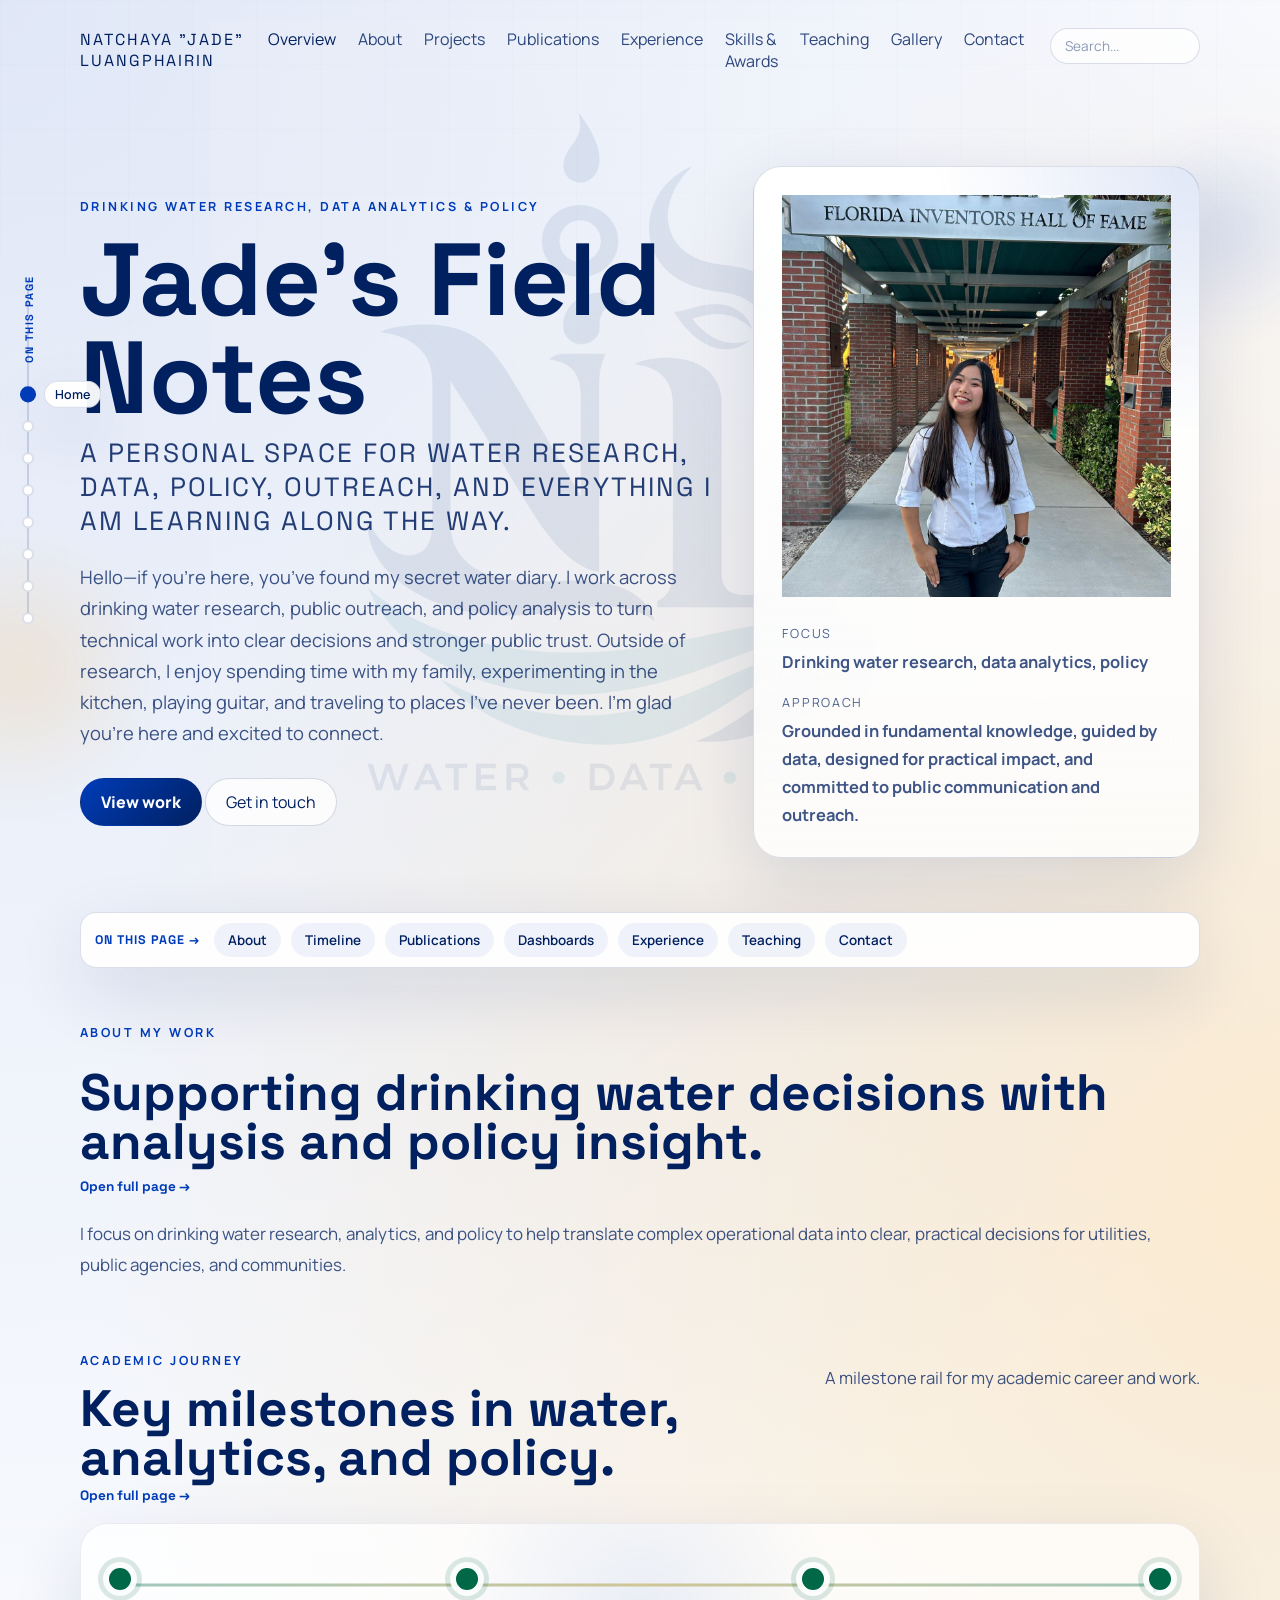
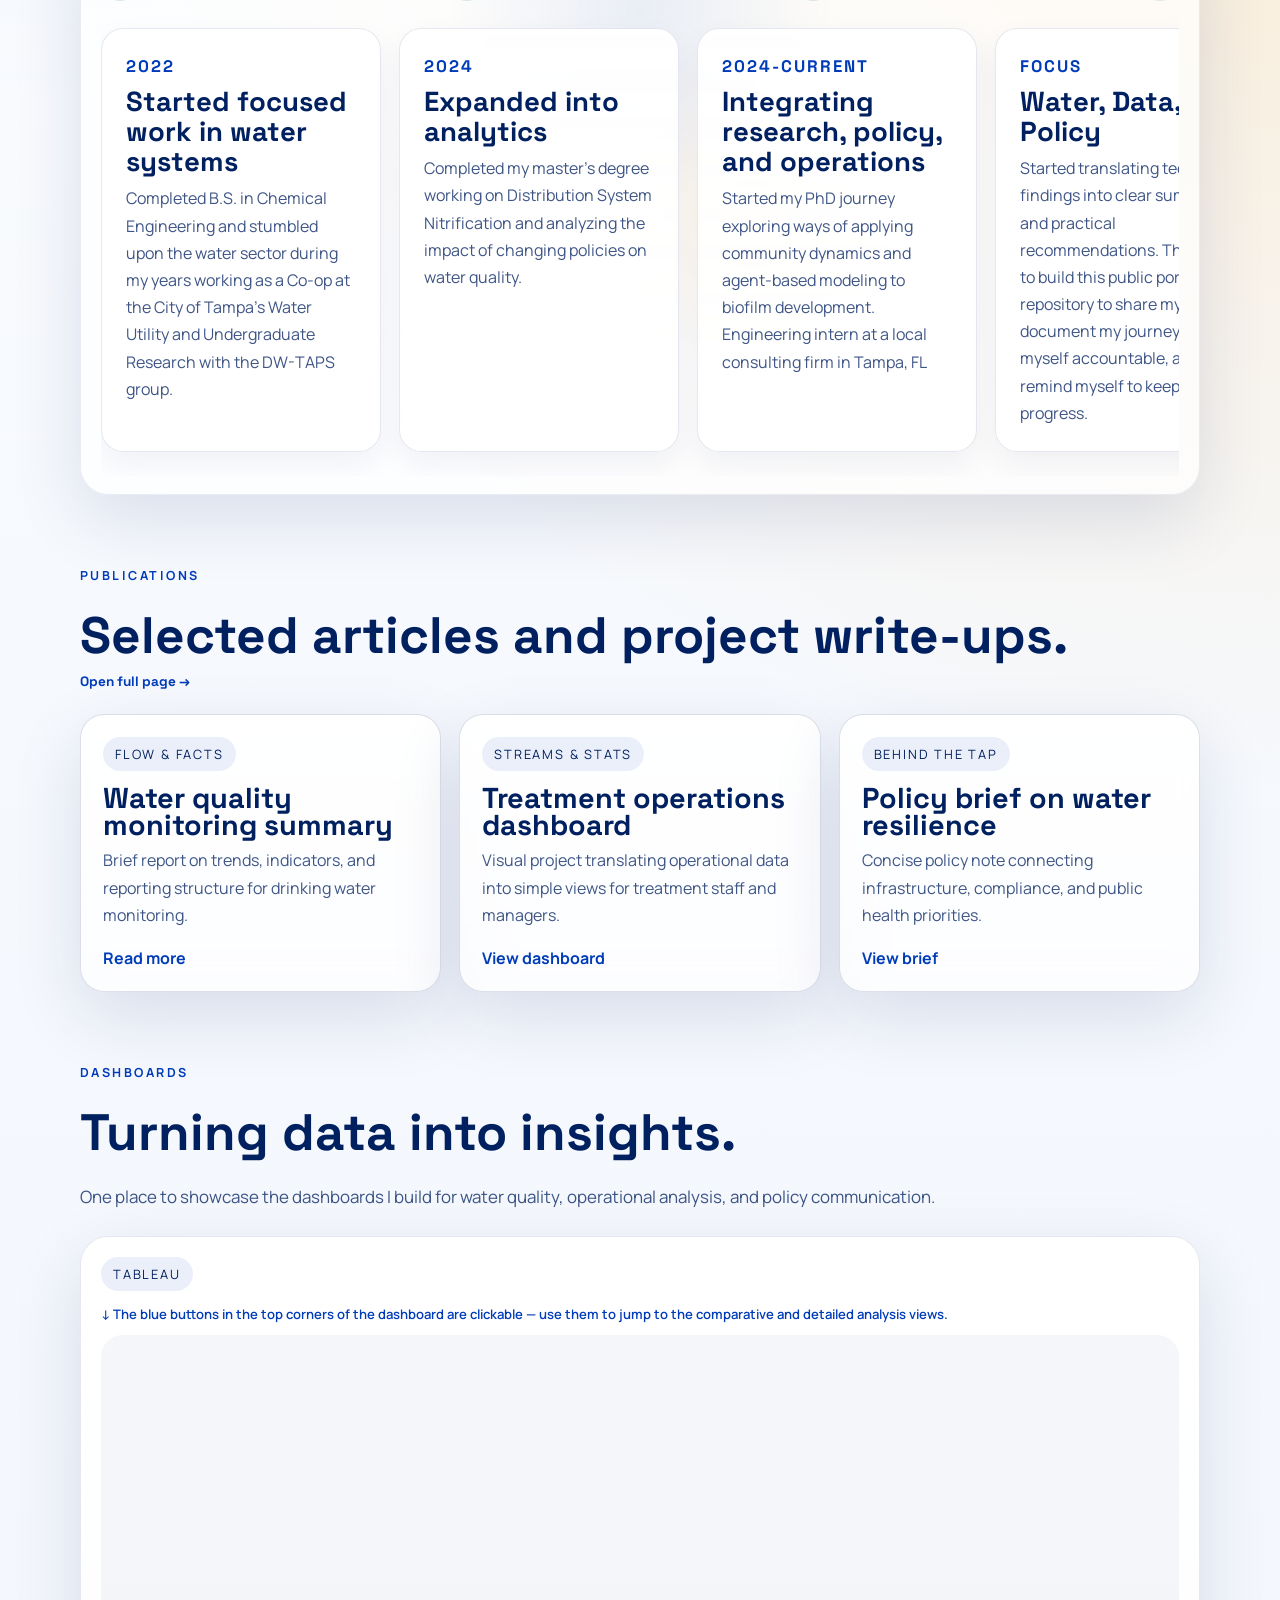
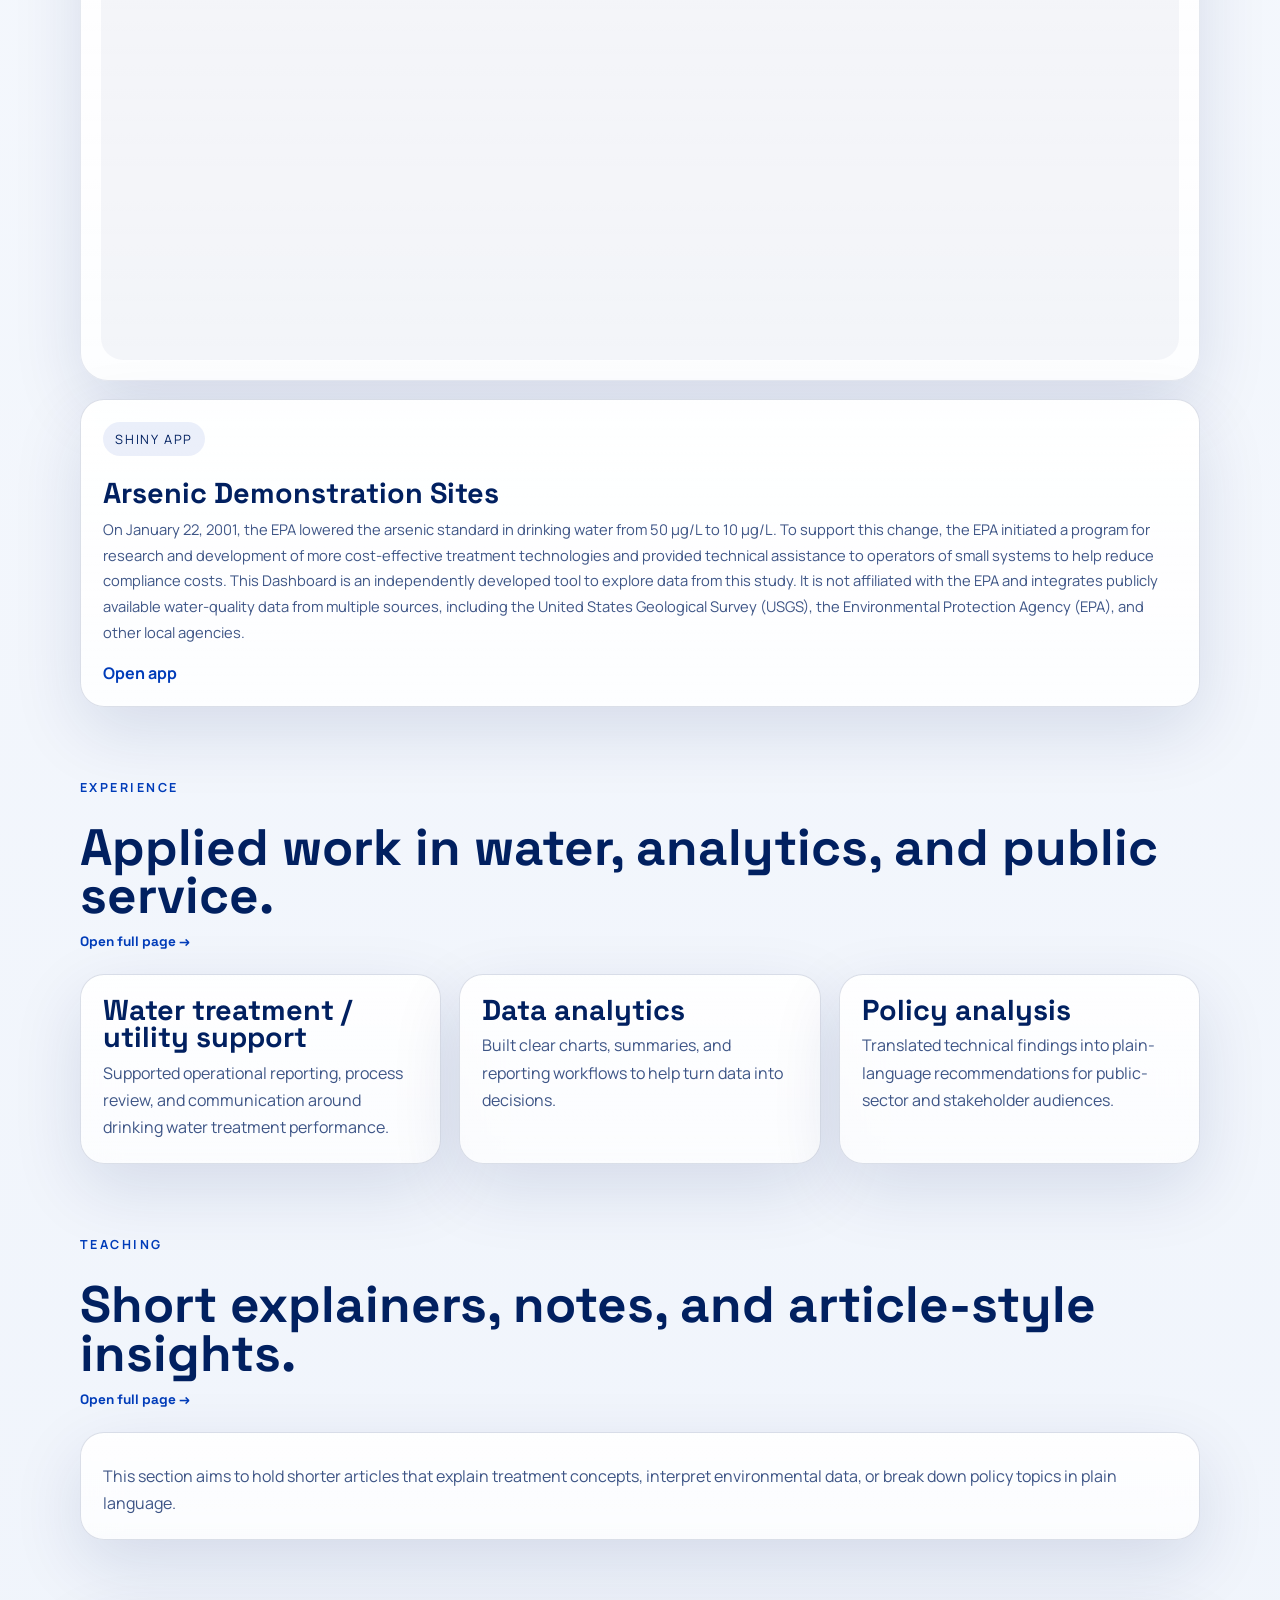
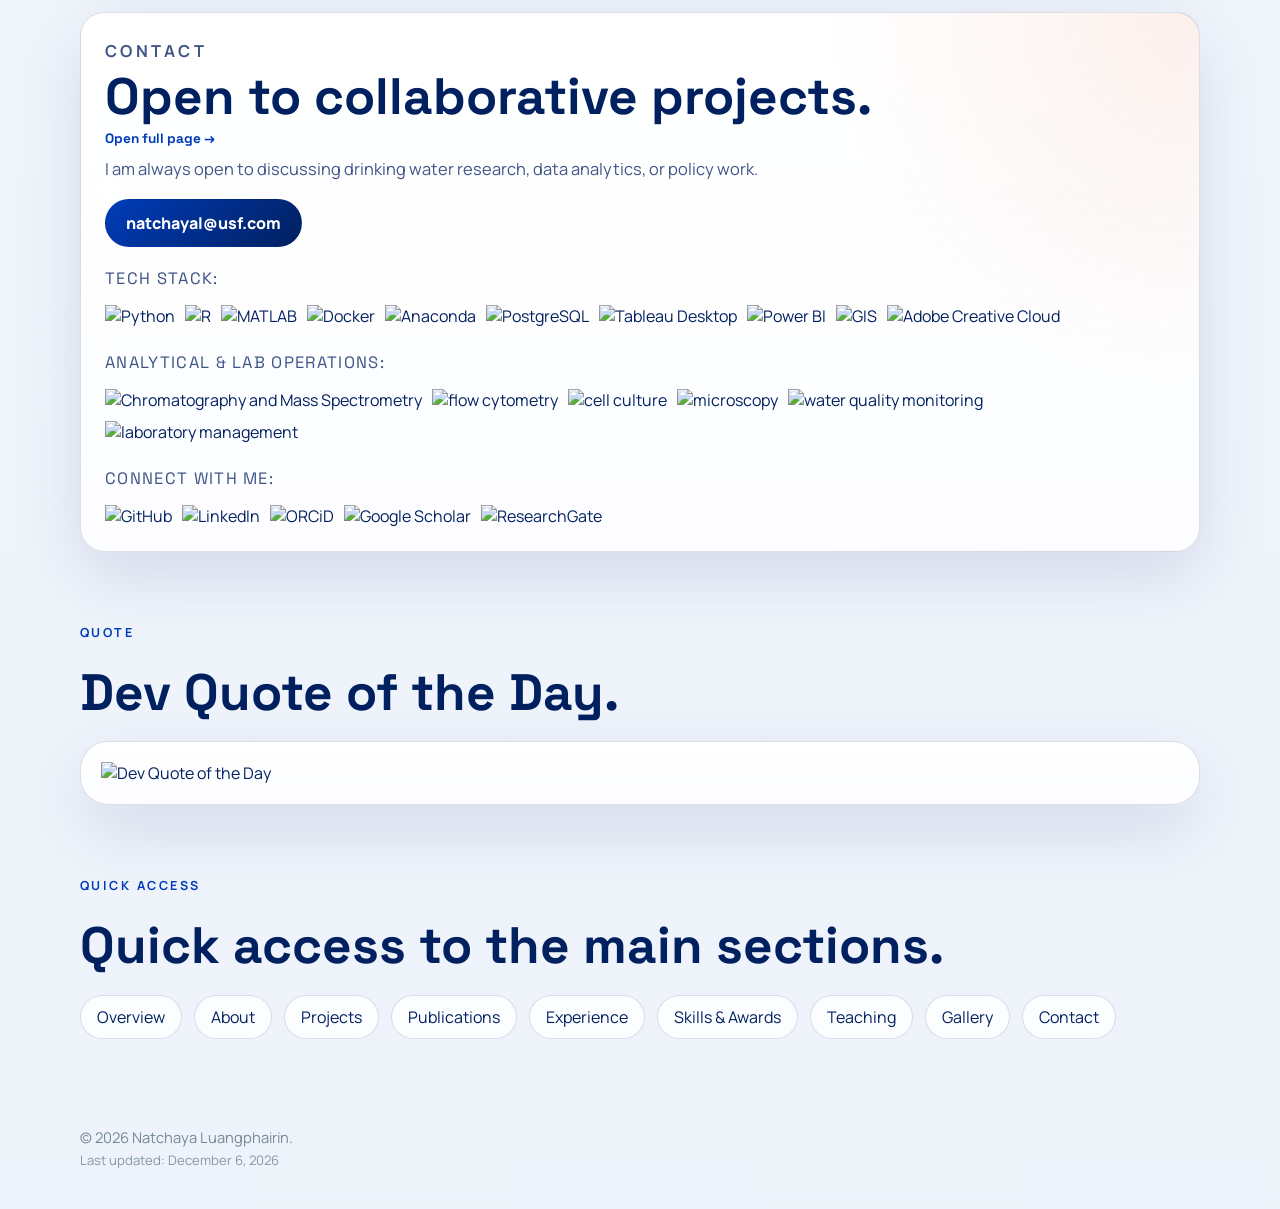
==== commit 2f015699: "update" ====
--- a/index.html
+++ b/index.html
@@ -8,7 +8,7 @@
   <link rel="preconnect" href="https://fonts.googleapis.com" />
   <link rel="preconnect" href="https://fonts.gstatic.com" crossorigin />
   <link href="https://fonts.googleapis.com/css2?family=Manrope:wght@400;500;600;700;800&family=Space+Grotesk:wght@500;700&display=swap" rel="stylesheet" />
-  <link rel="stylesheet" href="styles.css?v=10" />
+  <link rel="stylesheet" href="styles.css?v=15" />
 </head>
 <body>
   <div class="bg-grid" aria-hidden="true"></div>
@@ -103,6 +103,17 @@
       </aside>
     </section>
 
+    <nav class="quick-nav reveal" aria-label="Jump to section">
+      <span class="quick-nav-label">On This Page &rarr;</span>
+      <a href="#about">About</a>
+      <a href="#timeline">Timeline</a>
+      <a href="#publications">Publications</a>
+      <a href="#dashboards">Dashboards</a>
+      <a href="#experience">Experience</a>
+      <a href="#teaching">Teaching</a>
+      <a href="#contact">Contact</a>
+    </nav>
+
     <section class="section" id="about">
       <div class="section-heading reveal">
         <p class="eyebrow">About my work</p>
@@ -113,17 +124,6 @@
       <p class="section-copy reveal delay-1">
         I focus on drinking water research, analytics, and policy to help translate complex operational data into clear, practical decisions for utilities, public agencies, and communities.
       </p>
-
-      <nav class="quick-nav reveal delay-2" aria-label="Jump to section">
-        <span class="quick-nav-label">On This Page &rarr;</span>
-        <a href="#about">About</a>
-        <a href="#timeline">Timeline</a>
-        <a href="#publications">Publications</a>
-        <a href="#dashboards">Dashboards</a>
-        <a href="#experience">Experience</a>
-        <a href="#teaching">Teaching</a>
-        <a href="#contact">Contact</a>
-      </nav>
     </section>
 
     <section class="section timeline-section" id="timeline">
@@ -213,6 +213,7 @@
 
       <div class="dashboard-shell reveal delay-2">
       <div class="card-label">TABLEAU</div>
+      <p class="dashboard-hint">&#8595; The blue buttons in the top corners of the dashboard are clickable — use them to jump to the comparative and detailed analysis views.</p>
       <div class="tableau-fit">
         <div
           class="tableauPlaceholder tableau-scale"
@@ -426,6 +427,6 @@
     <p class="footer-updated">Last updated: <span id="last-updated"></span></p>
   </footer>
 
-  <script src="script.js?v=14"></script>
+  <script src="script.js?v=16"></script>
 </body>
 </html>
--- a/styles.css
+++ b/styles.css
@@ -345,9 +345,7 @@
   flex-wrap: wrap;
   gap: 10px;
   margin-top: 20px;
-  position: sticky;
-  top: 12px;
-  z-index: 10;
+  position: static;
   padding: 10px;
   border-radius: 16px;
   border: 1px solid var(--panel-border);
@@ -879,6 +877,13 @@
   box-shadow: var(--shadow);
 }
 
+.dashboard-hint {
+  margin: 0 0 12px;
+  font-size: 0.82rem;
+  font-weight: 600;
+  color: var(--accent);
+}
+
 /* Visible frame that the scaled Tableau dashboard must fit inside */
 .tableau-fit {
   position: relative;
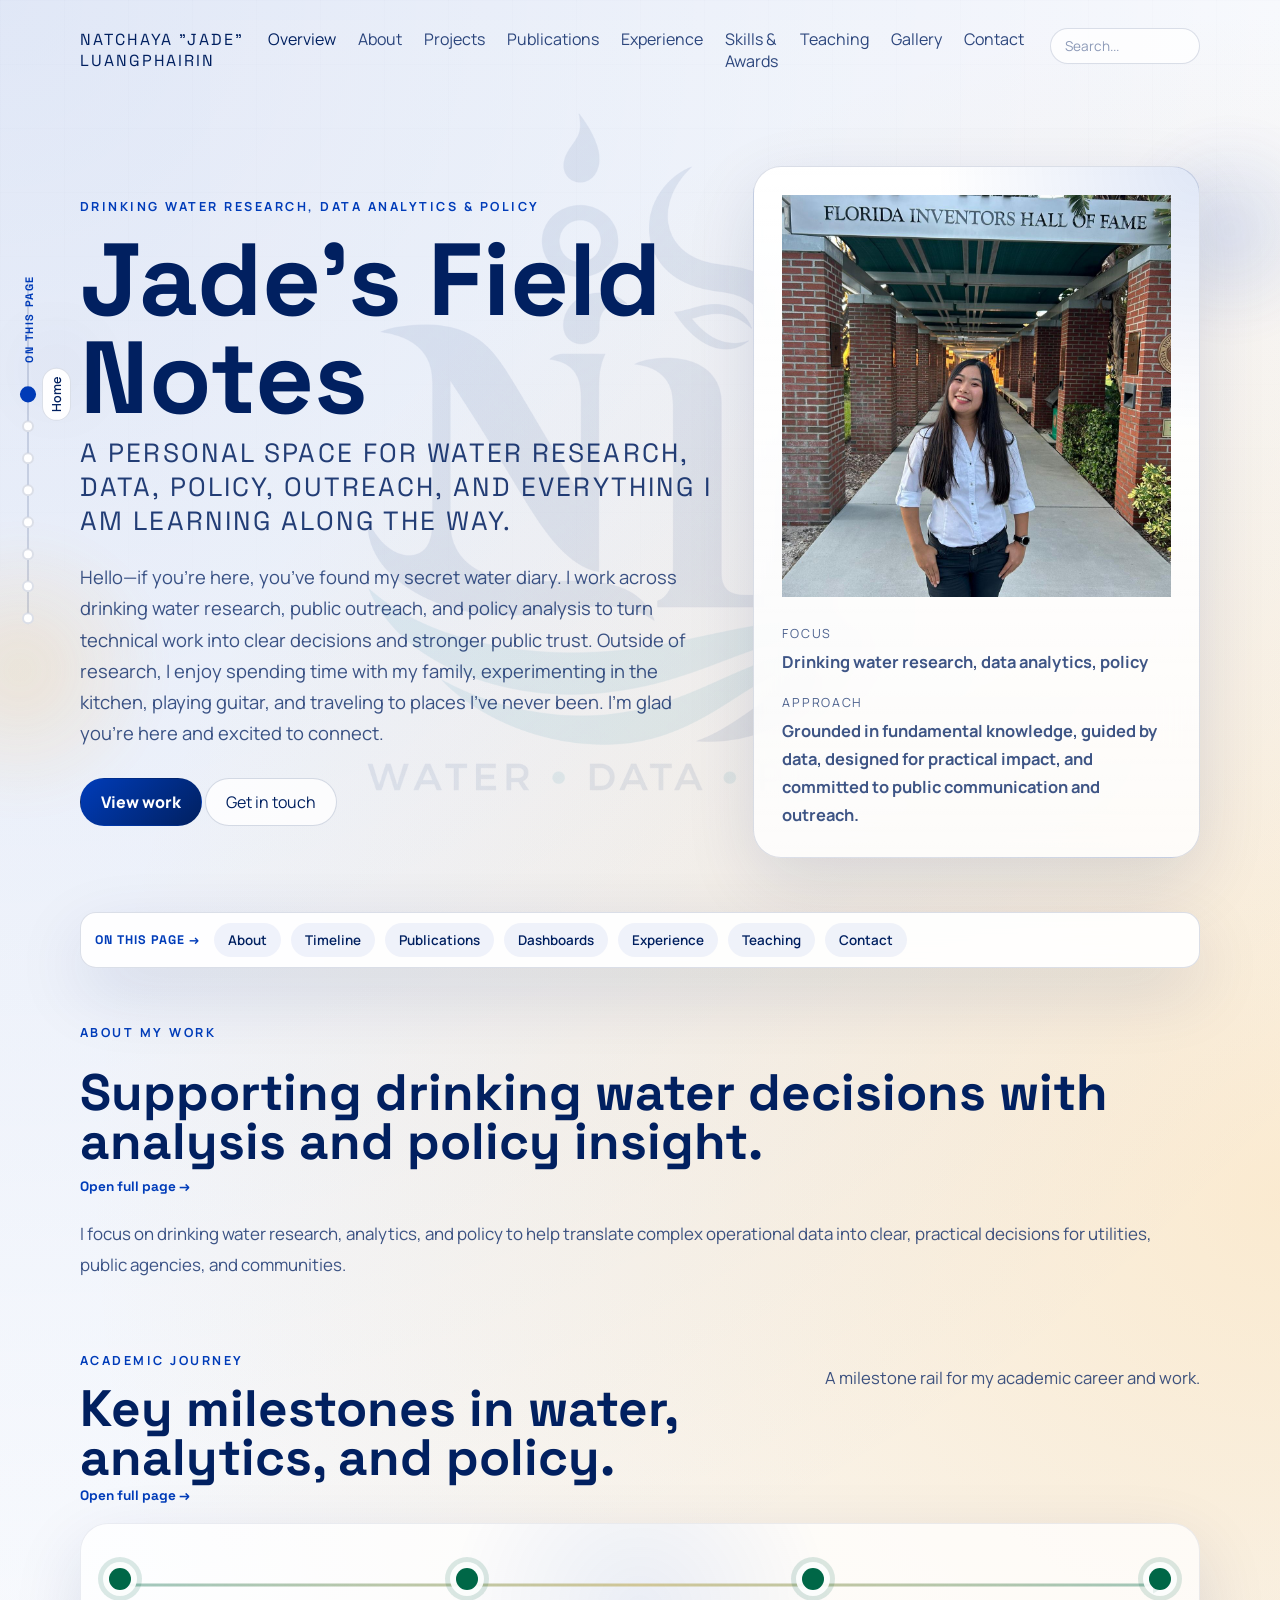
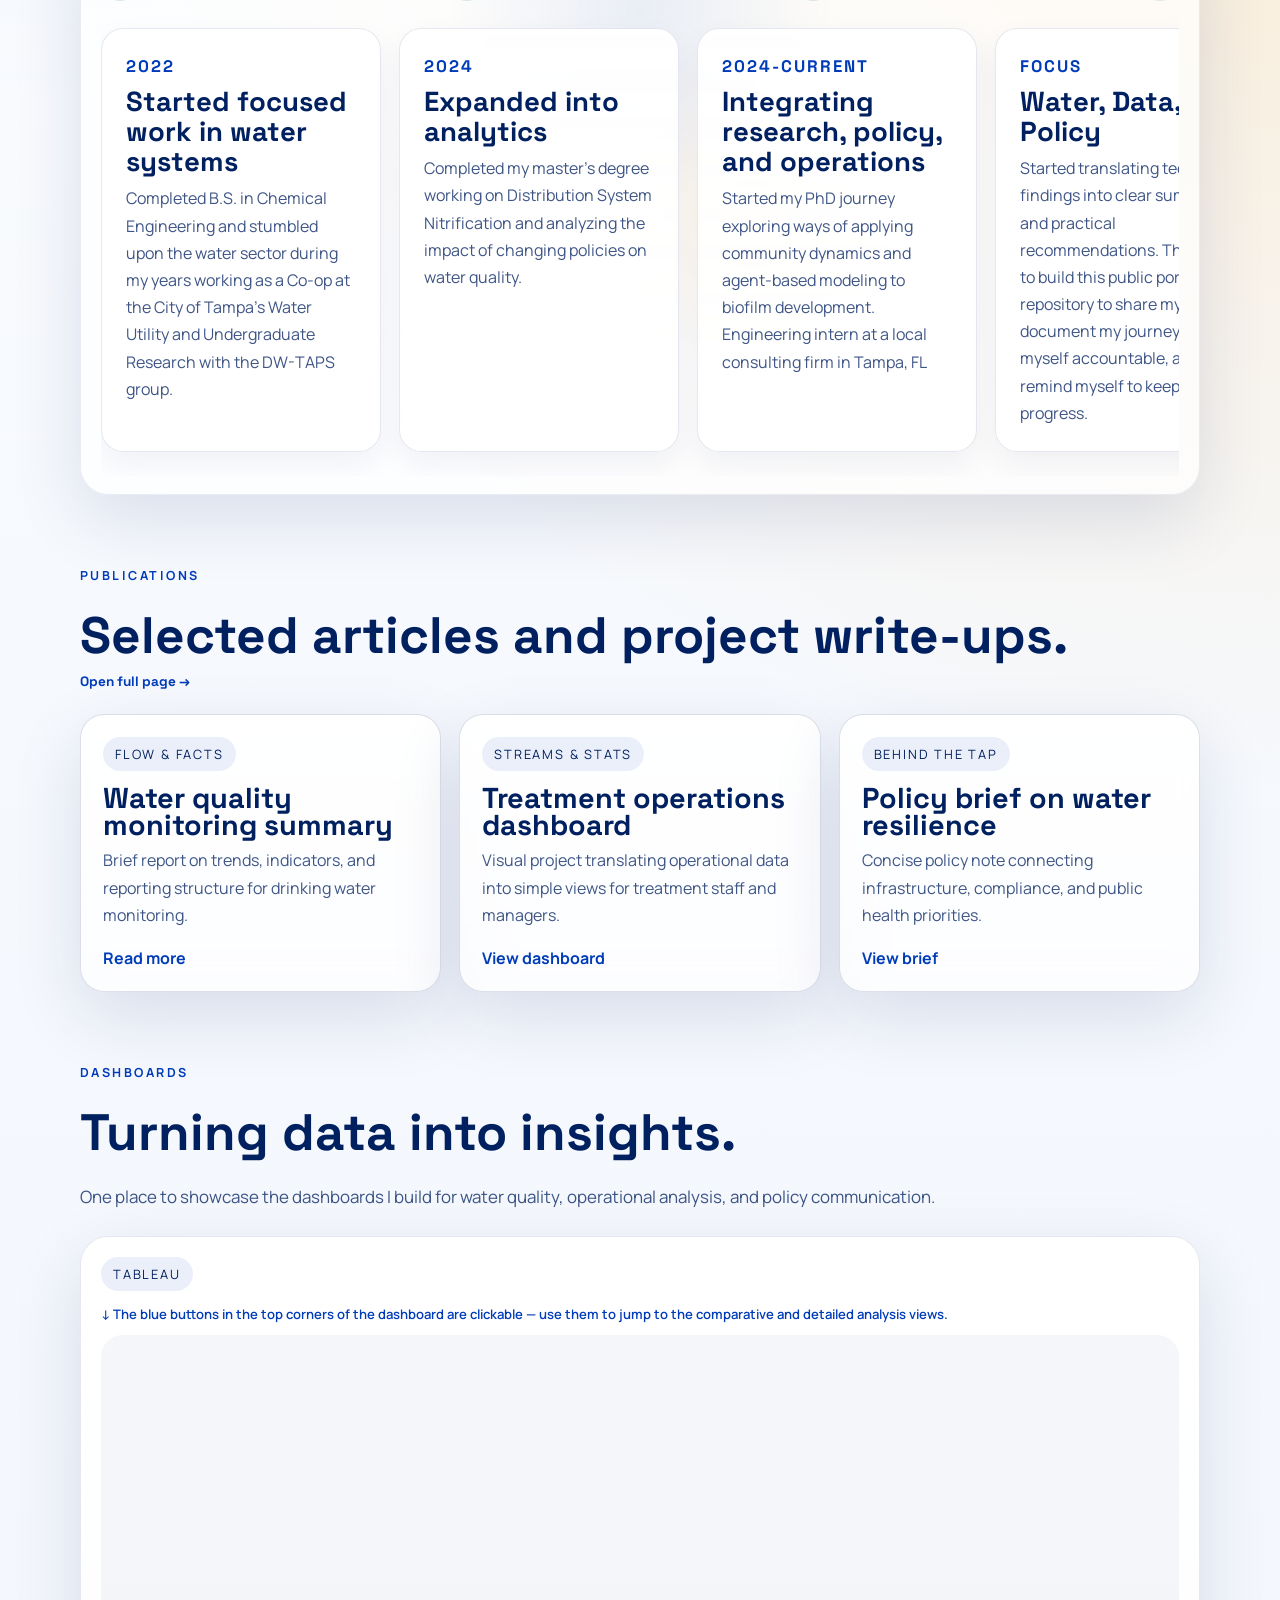
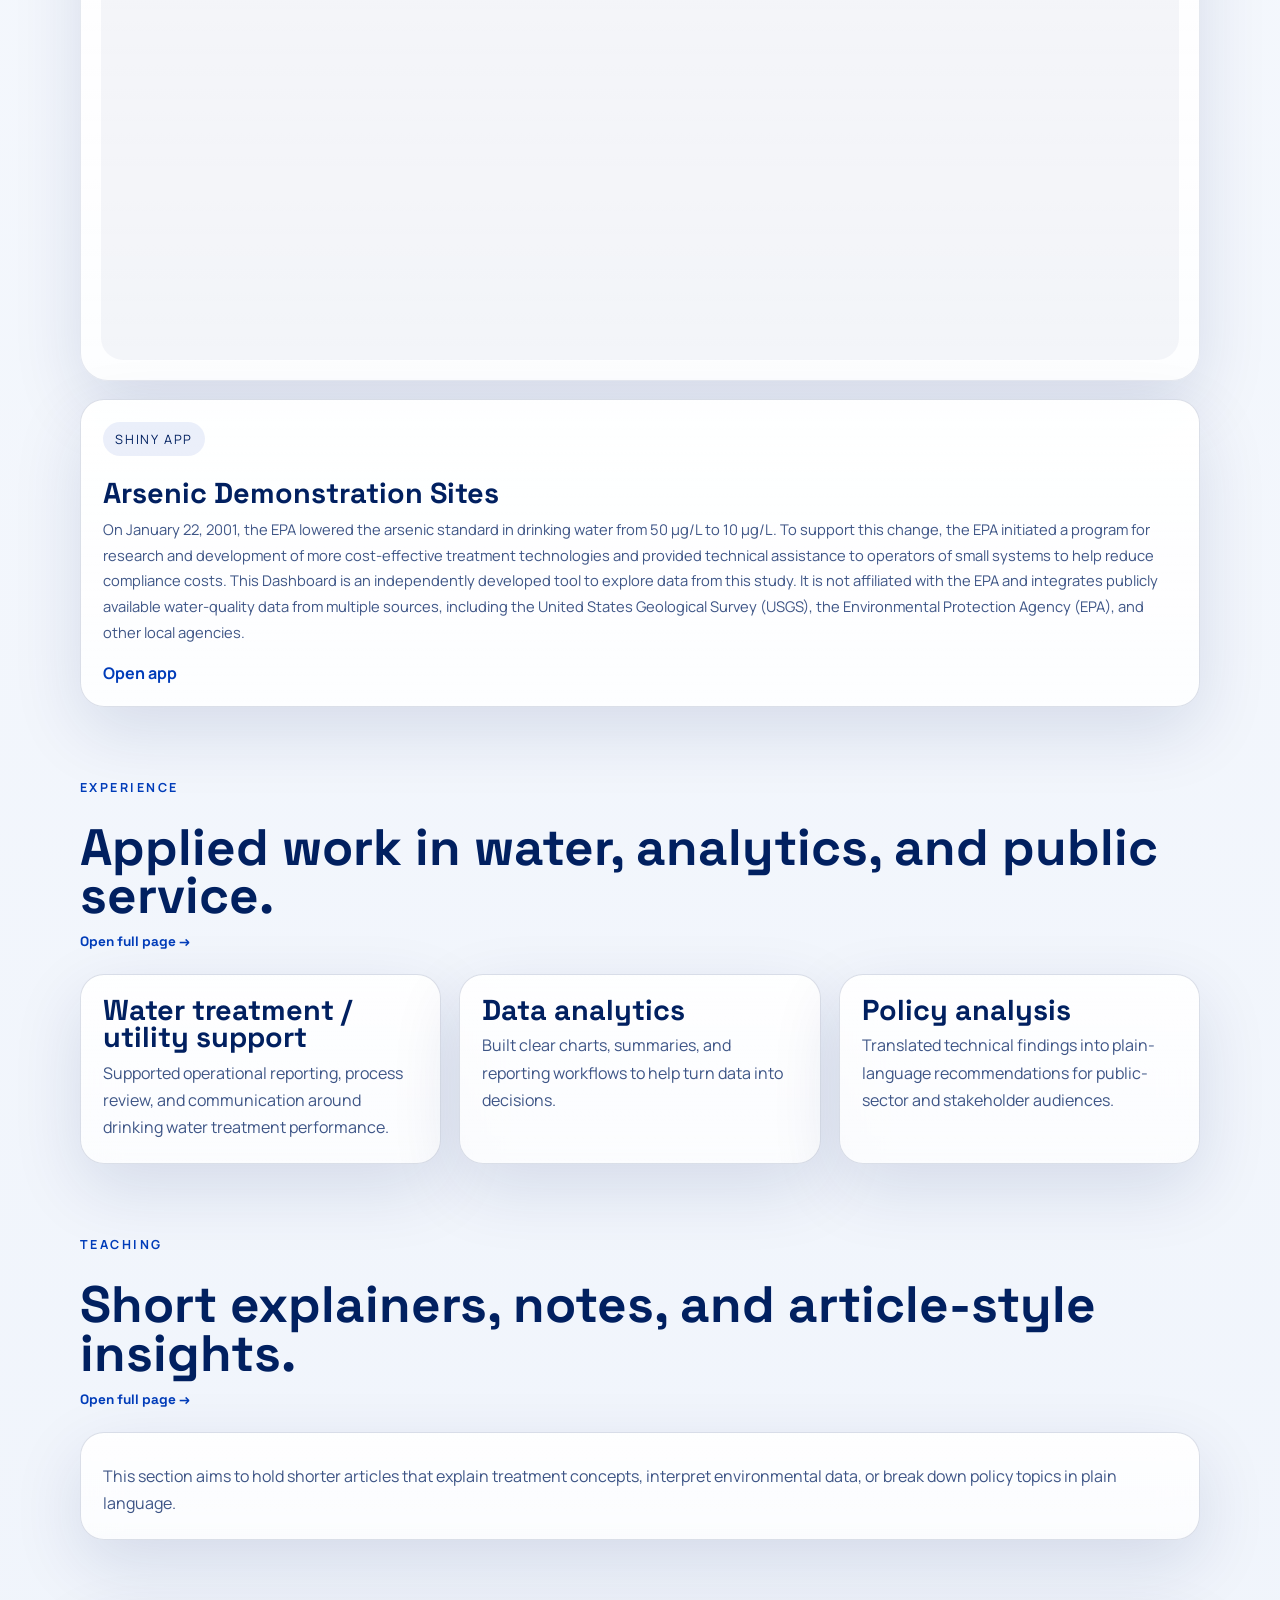
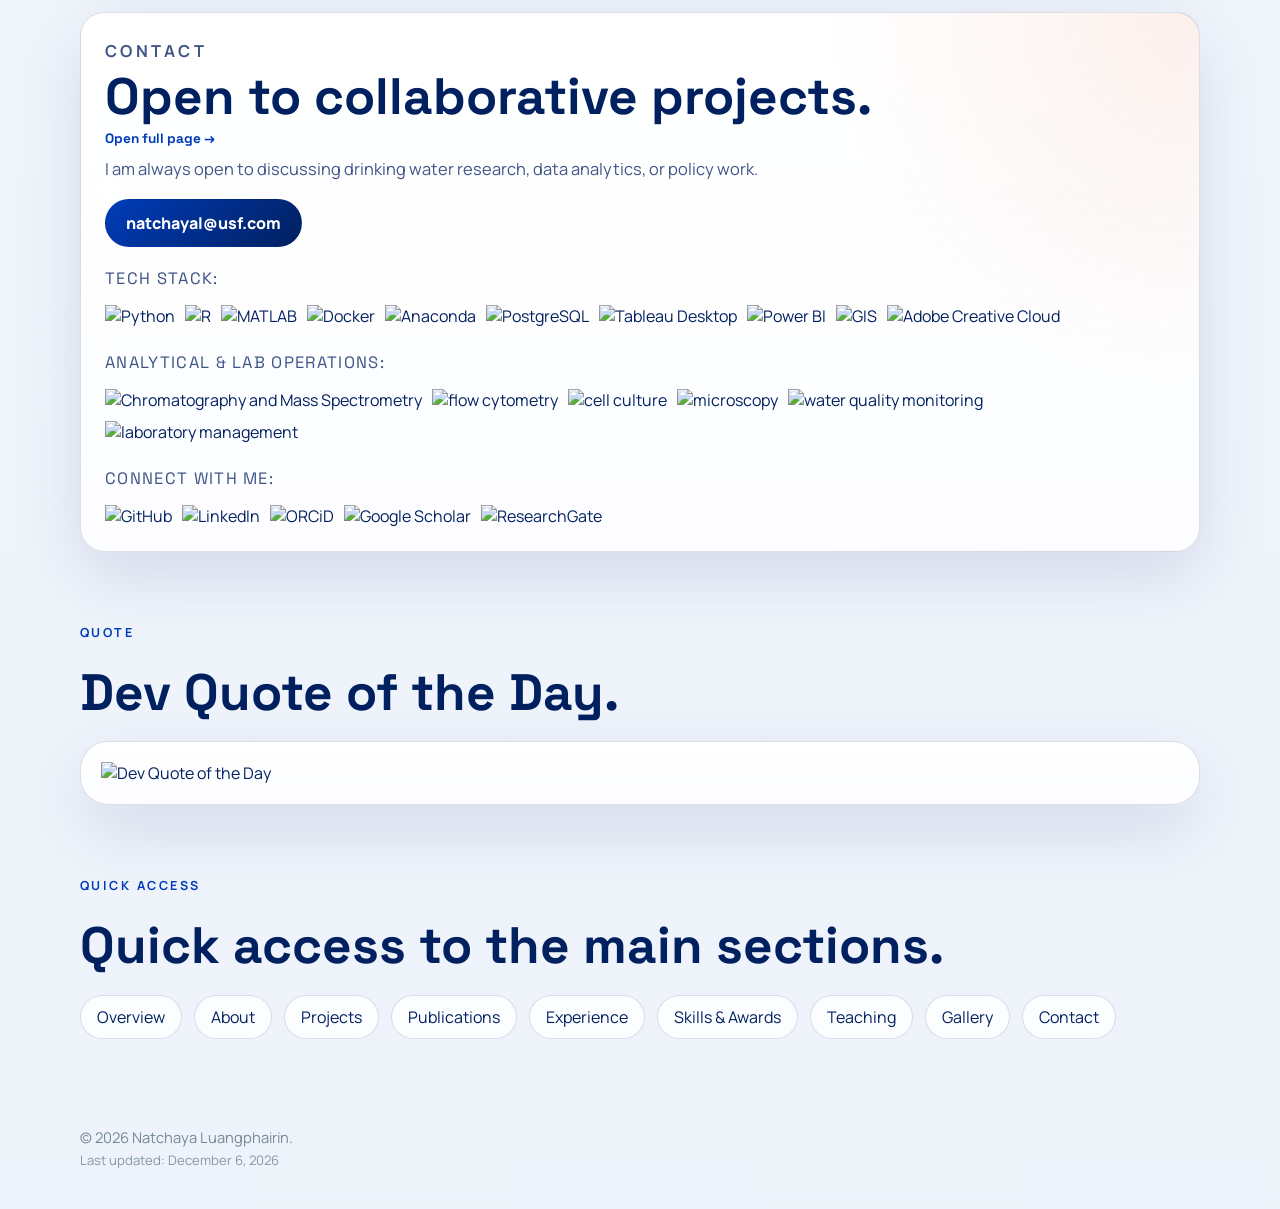
==== commit 95ed7cd0: "update photos" ====
--- a/index.html
+++ b/index.html
@@ -8,7 +8,7 @@
   <link rel="preconnect" href="https://fonts.googleapis.com" />
   <link rel="preconnect" href="https://fonts.gstatic.com" crossorigin />
   <link href="https://fonts.googleapis.com/css2?family=Manrope:wght@400;500;600;700;800&family=Space+Grotesk:wght@500;700&display=swap" rel="stylesheet" />
-  <link rel="stylesheet" href="styles.css?v=15" />
+  <link rel="stylesheet" href="styles.css?v=21" />
 </head>
 <body>
   <div class="bg-grid" aria-hidden="true"></div>
--- a/styles.css
+++ b/styles.css
@@ -398,7 +398,7 @@
   display: flex;
   flex-direction: column;
   gap: 20px;
-  z-index: 15;
+  z-index: 999;
 }
 
 .side-toc::before {
@@ -420,6 +420,8 @@
 
 .side-toc-dot {
   flex-shrink: 0;
+  position: relative;
+  z-index: 1;
   width: 12px;
   height: 12px;
   border-radius: 50%;
@@ -430,10 +432,12 @@
 
 .side-toc-label {
   position: absolute;
-  left: 22px;
+  left: 20px;
   top: 50%;
-  transform: translateY(-50%) translateX(-6px);
-  padding: 4px 10px;
+  z-index: 2;
+  writing-mode: vertical-rl;
+  transform: translateY(-50%) rotate(180deg);
+  padding: 8px 5px;
   border-radius: 999px;
   background: rgba(255, 255, 255, 0.95);
   border: 1px solid var(--panel-border);
@@ -444,14 +448,13 @@
   white-space: nowrap;
   opacity: 0;
   pointer-events: none;
-  transition: opacity 200ms ease, transform 200ms ease;
+  transition: opacity 200ms ease;
 }
 
 .side-toc-item:hover .side-toc-label,
 .side-toc-item:focus-visible .side-toc-label,
 .side-toc-item.is-active .side-toc-label {
   opacity: 1;
-  transform: translateY(-50%) translateX(0);
 }
 
 .side-toc-item.is-active .side-toc-dot {
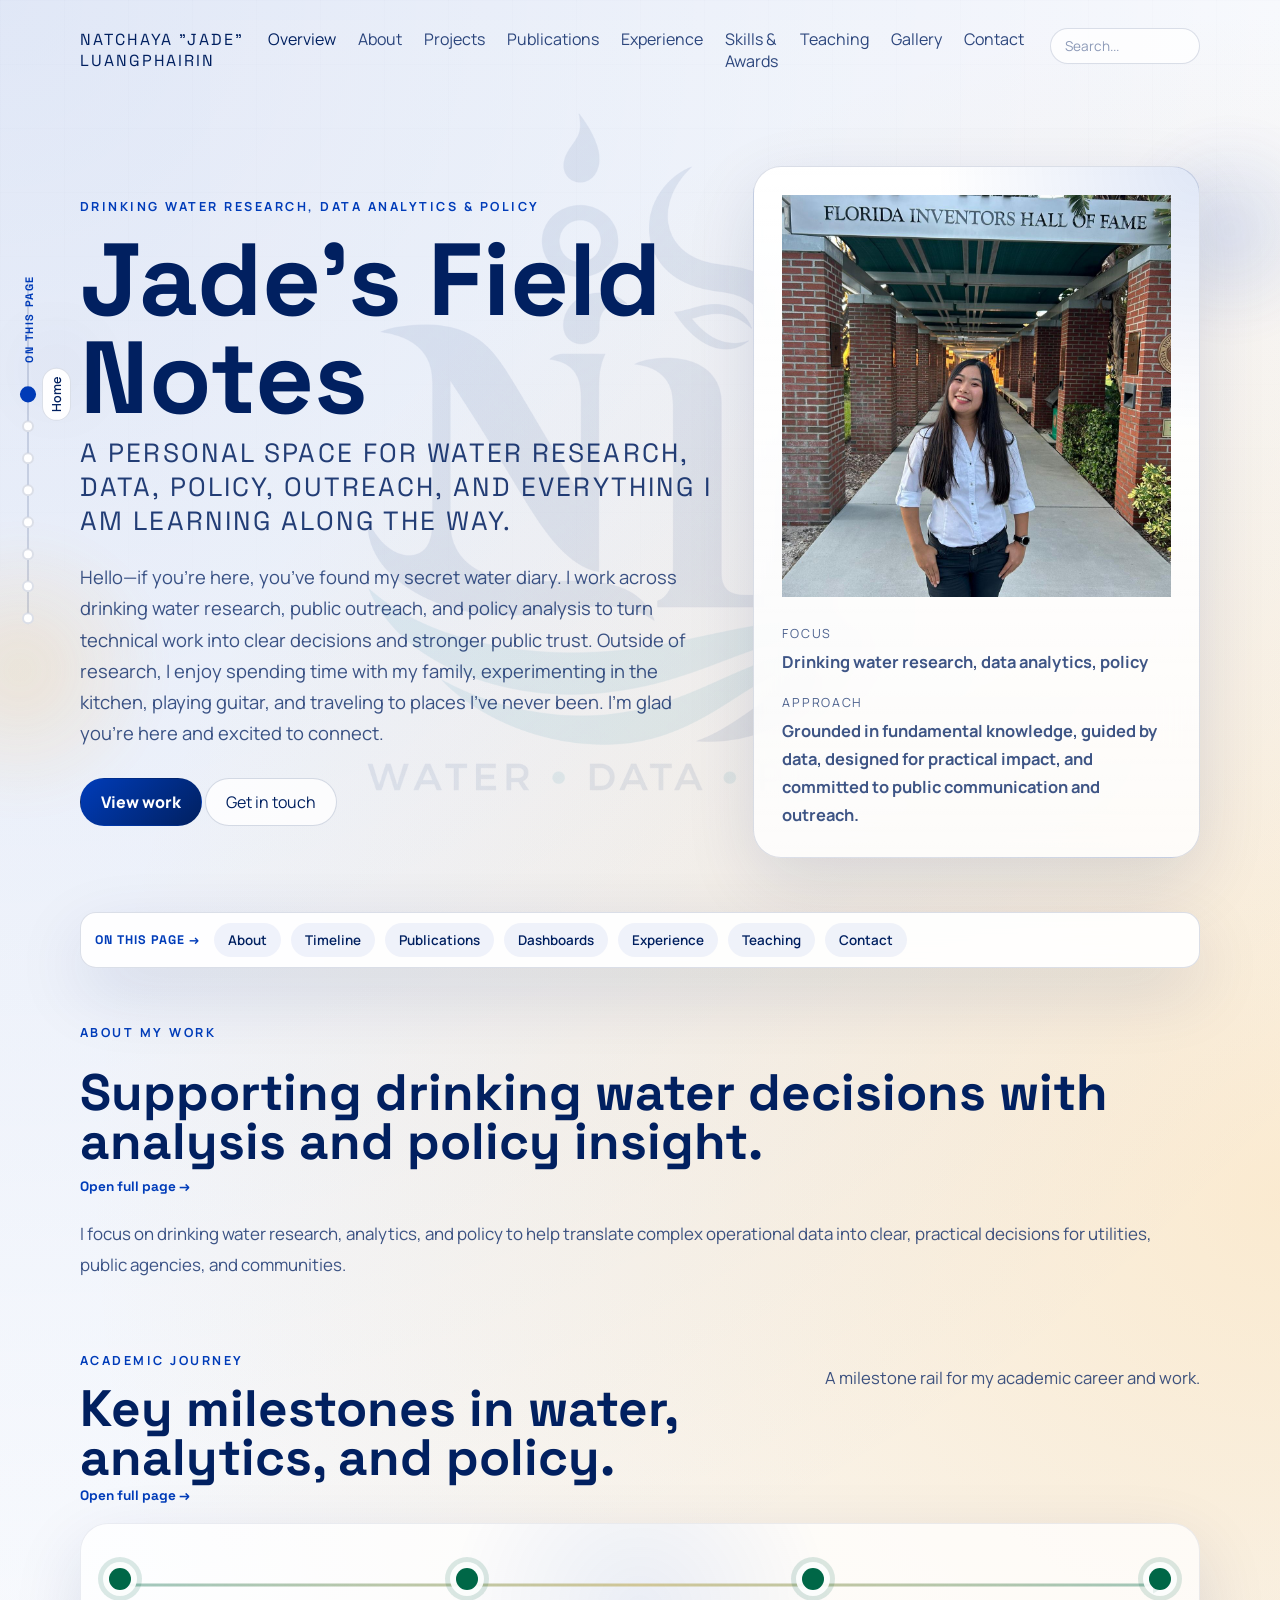
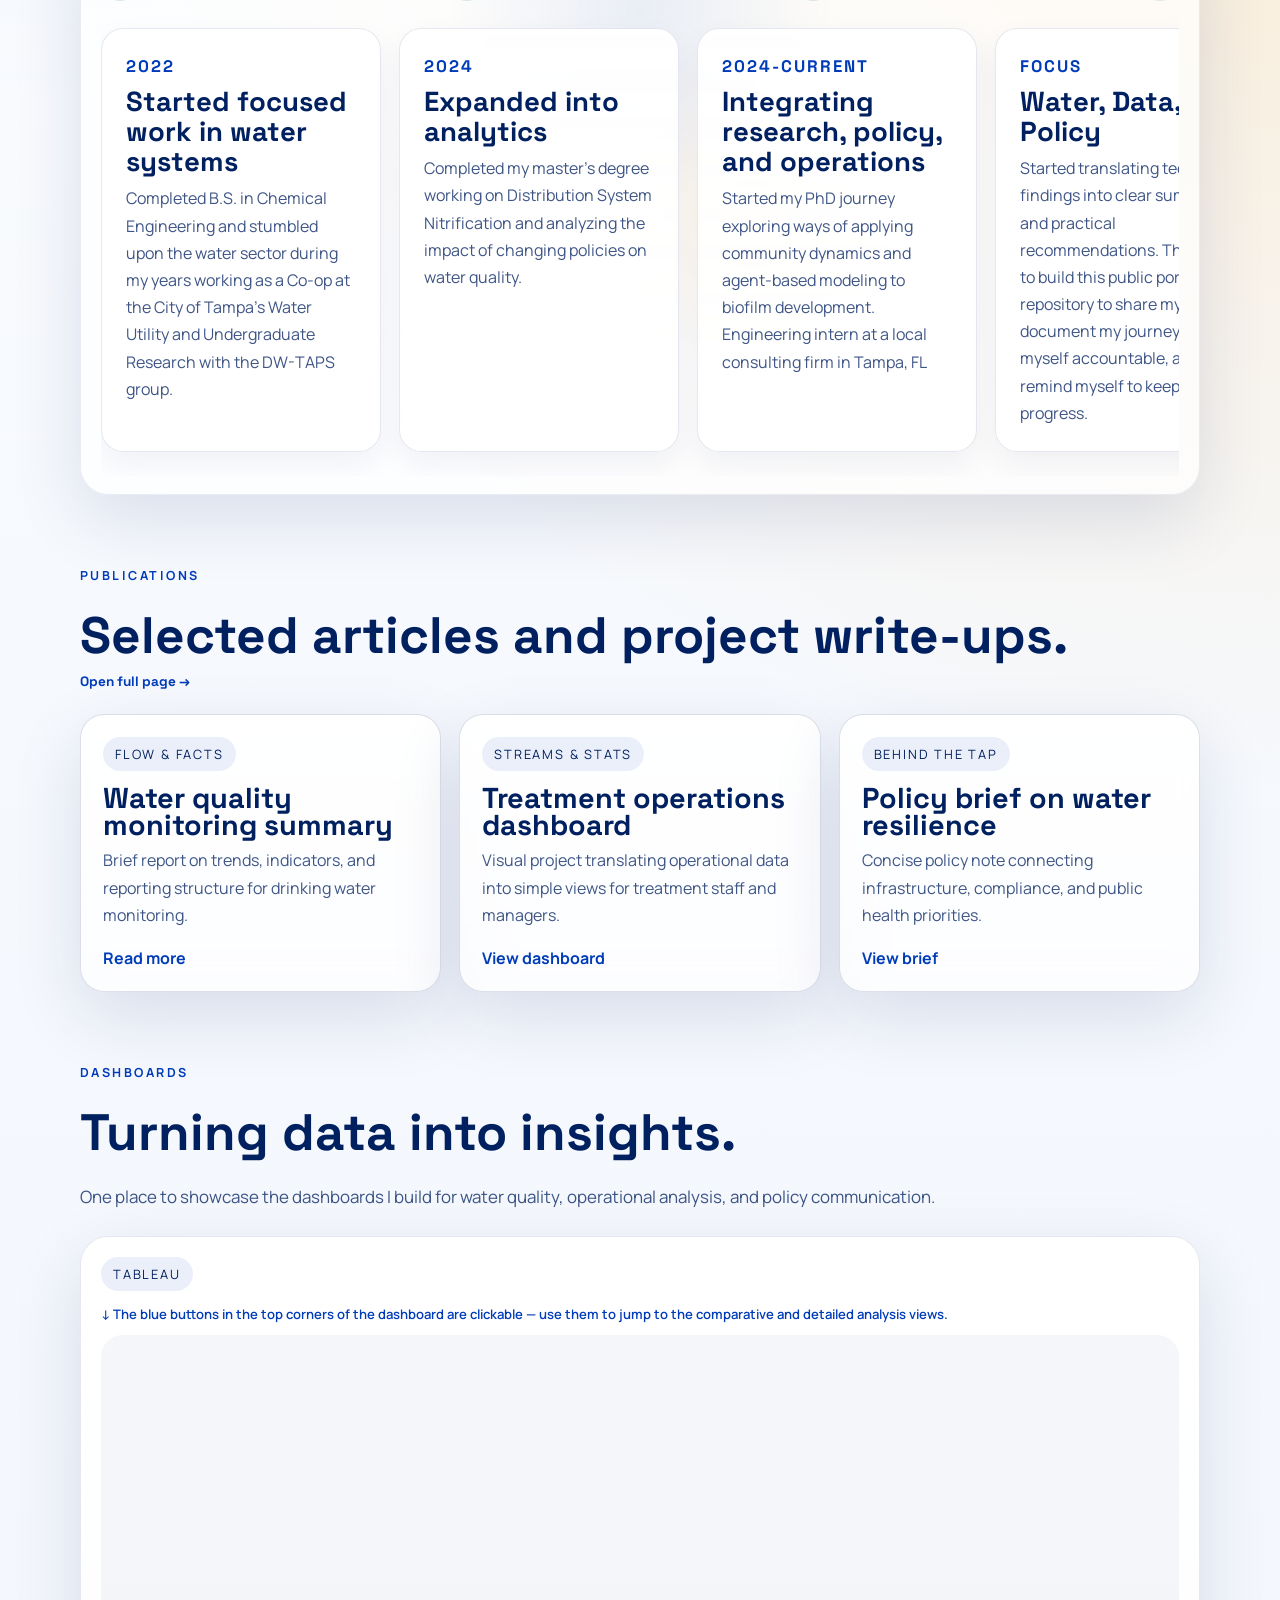
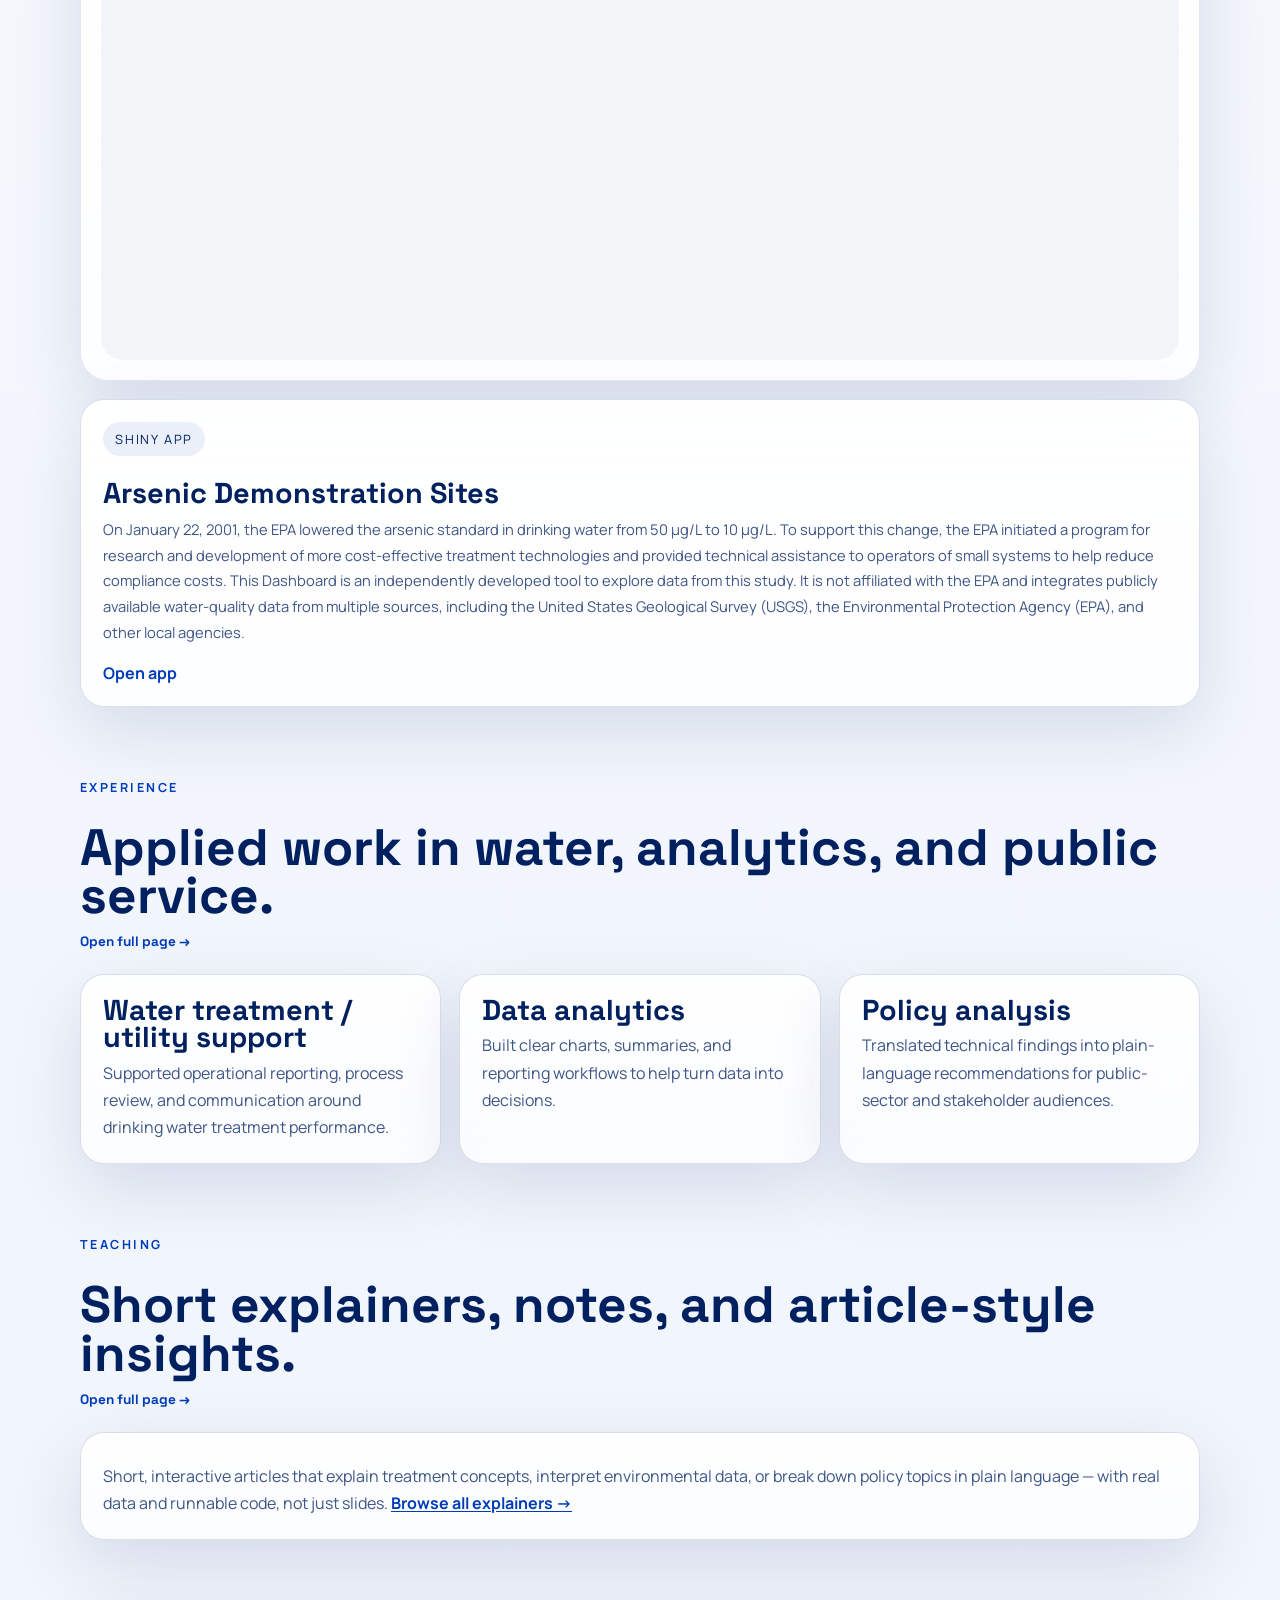
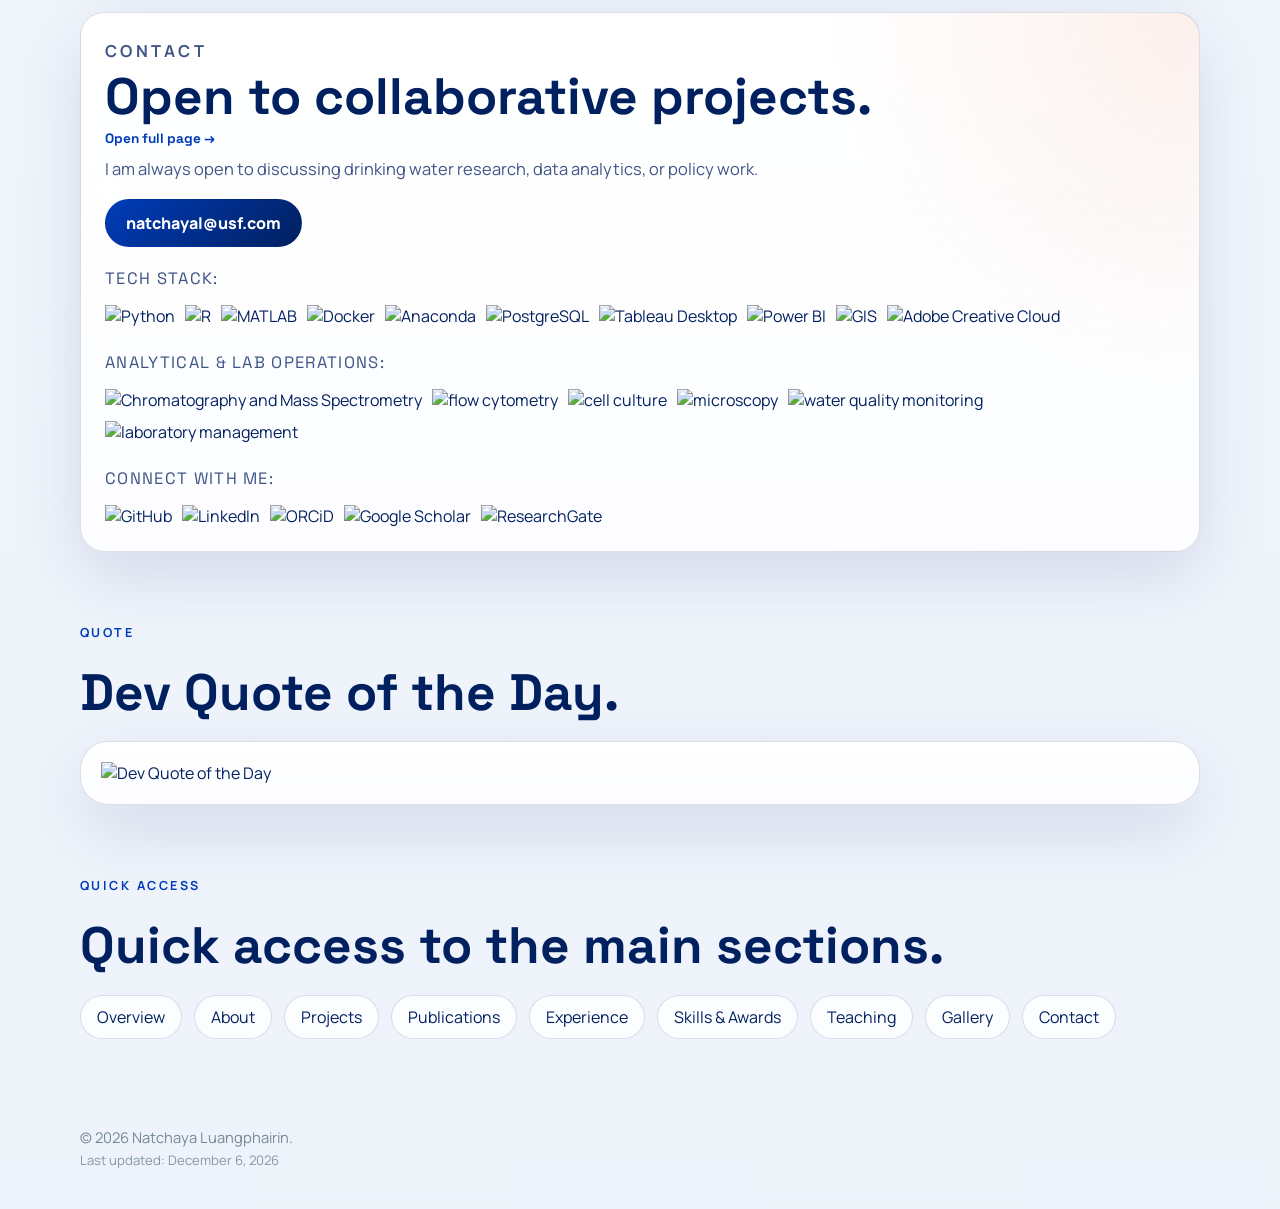
==== commit 04e9e1c4: "update page" ====
--- a/index.html
+++ b/index.html
@@ -8,7 +8,7 @@
   <link rel="preconnect" href="https://fonts.googleapis.com" />
   <link rel="preconnect" href="https://fonts.gstatic.com" crossorigin />
   <link href="https://fonts.googleapis.com/css2?family=Manrope:wght@400;500;600;700;800&family=Space+Grotesk:wght@500;700&display=swap" rel="stylesheet" />
-  <link rel="stylesheet" href="styles.css?v=21" />
+  <link rel="stylesheet" href="styles.css?v=34" />
 </head>
 <body>
   <div class="bg-grid" aria-hidden="true"></div>
@@ -327,7 +327,7 @@
 
       <div class="teaching-panel reveal delay-1">
         <p>
-          This section aims to hold shorter articles that explain treatment concepts, interpret environmental data, or break down policy topics in plain language.
+          Short, interactive articles that explain treatment concepts, interpret environmental data, or break down policy topics in plain language — with real data and runnable code, not just slides. <a href="explainers.html">Browse all explainers →</a>
         </p>
       </div>
     </section>
@@ -427,6 +427,6 @@
     <p class="footer-updated">Last updated: <span id="last-updated"></span></p>
   </footer>
 
-  <script src="script.js?v=16"></script>
+  <script src="script.js?v=18"></script>
 </body>
 </html>
--- a/styles.css
+++ b/styles.css
@@ -487,6 +487,119 @@
   font-weight: 700;
 }
 
+.article-byline {
+  margin: 10px 0 0;
+  color: var(--accent-grey);
+  font-size: 0.88rem;
+}
+
+.article-back-link {
+  display: inline-flex;
+  align-items: center;
+  gap: 6px;
+  margin-bottom: 16px;
+  color: var(--accent);
+  font-family: 'Space Grotesk', sans-serif;
+  font-size: 0.85rem;
+  font-weight: 700;
+}
+
+.article-back-link:hover,
+.article-back-link:focus-visible {
+  color: var(--accent-strong);
+  text-decoration: underline;
+  text-underline-offset: 2px;
+}
+
+.topic-pills {
+  display: flex;
+  flex-wrap: wrap;
+  gap: 8px;
+  margin-top: 16px;
+}
+
+.topic-pills .card-label {
+  margin-bottom: 0;
+}
+
+/* Numbered step treatment for the dot rail on long-form explainer/article pages */
+.side-toc.is-article {
+  counter-reset: step;
+}
+
+.side-toc.is-article .side-toc-item {
+  counter-increment: step;
+}
+
+.side-toc.is-article .side-toc-label::before {
+  content: counter(step, decimal-leading-zero) " \00b7 ";
+  opacity: 0.6;
+  font-weight: 400;
+}
+
+.explainer-grid {
+  display: grid;
+  grid-template-columns: repeat(auto-fill, minmax(320px, 1fr));
+  gap: 20px;
+  margin-top: 24px;
+}
+
+.explainer-card {
+  display: flex;
+  flex-direction: column;
+  border: 1px solid var(--panel-border);
+  background: linear-gradient(180deg, rgba(255,255,255,0.92), rgba(255,255,255,0.72));
+  backdrop-filter: blur(18px);
+  box-shadow: var(--shadow);
+  border-radius: 24px;
+  padding: 26px;
+  transition: transform 180ms ease, box-shadow 180ms ease;
+}
+
+.explainer-card:hover,
+.explainer-card:focus-within {
+  transform: translateY(-3px);
+  box-shadow: 0 30px 80px rgba(1,32,96,0.16);
+}
+
+.explainer-card h3 {
+  margin-top: 14px;
+  font-size: 1.3rem;
+}
+
+.explainer-card p {
+  margin-top: 10px;
+  color: var(--text);
+  opacity: 0.85;
+  line-height: 1.6;
+}
+
+.explainer-card-date {
+  margin-top: auto;
+  padding-top: 16px;
+  font-size: 0.78rem;
+  color: var(--accent-grey);
+}
+
+.explainer-read {
+  display: inline-flex;
+  margin-top: 16px;
+  color: var(--accent);
+  font-weight: 700;
+}
+
+.explainer-coming-soon {
+  border: 1px dashed var(--panel-border);
+  border-radius: 24px;
+  padding: 26px;
+  display: flex;
+  flex-direction: column;
+  justify-content: center;
+  color: var(--accent-grey);
+  font-size: 0.92rem;
+  line-height: 1.6;
+}
+
 h1,
 h2,
 h3 {
@@ -1000,9 +1113,18 @@
   font-size: 0.95rem;
 }
 
+.job-summary {
+  margin: 0;
+  color: var(--text);
+  line-height: 1.7;
+  font-size: 0.95rem;
+}
+
 .section-copy a,
 .papers-group-intro a,
 .job-meta a,
+.job-summary a,
+.teaching-panel p a,
 .small-note a {
   color: var(--accent);
   font-weight: 700;
@@ -1013,10 +1135,14 @@
 .section-copy a:hover,
 .papers-group-intro a:hover,
 .job-meta a:hover,
+.job-summary a:hover,
+.teaching-panel p a:hover,
 .small-note a:hover,
 .section-copy a:focus-visible,
 .papers-group-intro a:focus-visible,
 .job-meta a:focus-visible,
+.job-summary a:focus-visible,
+.teaching-panel p a:focus-visible,
 .small-note a:focus-visible {
   color: var(--accent-strong);
 }
@@ -1130,6 +1256,316 @@
 
 .mentees-details[open] summary::after {
   transform: rotate(90deg);
+}
+
+code {
+  font-family: 'SFMono-Regular', Consolas, 'Liberation Mono', Menlo, monospace;
+  font-size: 0.88em;
+  background: rgba(1, 32, 96, 0.08);
+  border-radius: 5px;
+  padding: 1px 5px;
+}
+
+.code-block code {
+  background: none;
+  border-radius: 0;
+  padding: 0;
+  font-size: inherit;
+}
+
+.code-block {
+  margin-top: 16px;
+  border-radius: 18px;
+  overflow: hidden;
+  border: 1px solid var(--panel-border);
+  background: var(--accent-strong);
+  box-shadow: var(--shadow);
+}
+
+.code-block-bar {
+  display: flex;
+  align-items: center;
+  justify-content: space-between;
+  gap: 12px;
+  padding: 10px 12px 10px 18px;
+  border-bottom: 1px solid rgba(255,255,255,0.14);
+}
+
+.code-block-label {
+  margin: 0;
+  font-family: 'Space Grotesk', sans-serif;
+  font-size: 0.72rem;
+  font-weight: 700;
+  text-transform: uppercase;
+  letter-spacing: 0.08em;
+  color: rgba(255,255,255,0.65);
+}
+
+.copy-code-btn {
+  flex-shrink: 0;
+  padding: 6px 12px;
+  border-radius: 999px;
+  border: 1px solid rgba(255,255,255,0.22);
+  background: rgba(255,255,255,0.08);
+  color: rgba(255,255,255,0.85);
+  font-family: 'Space Grotesk', sans-serif;
+  font-size: 0.72rem;
+  font-weight: 700;
+  cursor: pointer;
+  transition: background 160ms ease, border-color 160ms ease;
+}
+
+.copy-code-btn:hover,
+.copy-code-btn:focus-visible {
+  background: rgba(255,255,255,0.16);
+  border-color: rgba(255,255,255,0.4);
+}
+
+.copy-code-btn.is-copied {
+  background: rgba(27, 175, 122, 0.35);
+  border-color: rgba(27, 175, 122, 0.6);
+  color: #fff;
+}
+
+.code-block pre {
+  margin: 0;
+  padding: 18px;
+  max-height: 440px;
+  overflow-x: auto;
+  overflow-y: auto;
+  color: #dce8ff;
+  font-family: 'SFMono-Regular', Consolas, 'Liberation Mono', Menlo, monospace;
+  font-size: 0.76rem;
+  line-height: 1.65;
+  white-space: pre;
+}
+
+.code-block pre::-webkit-scrollbar {
+  width: 10px;
+  height: 10px;
+}
+
+.code-block pre::-webkit-scrollbar-track {
+  background: rgba(255,255,255,0.06);
+}
+
+.code-block pre::-webkit-scrollbar-thumb {
+  background: rgba(255,255,255,0.28);
+  border-radius: 999px;
+}
+
+.code-block pre::-webkit-scrollbar-thumb:hover {
+  background: rgba(255,255,255,0.4);
+}
+
+.formula-block {
+  margin-top: 14px;
+  padding: 16px 18px;
+  border-radius: 14px;
+  background: var(--accent-strong);
+  color: #dce8ff;
+  font-family: 'SFMono-Regular', Consolas, 'Liberation Mono', Menlo, monospace;
+  font-size: 0.85rem;
+  line-height: 1.6;
+  overflow-x: auto;
+  white-space: pre-wrap;
+}
+
+.method-details {
+  margin-top: 16px;
+  padding: 16px 18px;
+  border-radius: 16px;
+  border: 1px solid var(--panel-border);
+  background: rgba(255,255,255,0.65);
+}
+
+.method-details summary {
+  cursor: pointer;
+  display: flex;
+  align-items: center;
+  justify-content: space-between;
+  gap: 10px;
+  font-family: 'Space Grotesk', sans-serif;
+  font-weight: 700;
+  color: var(--text);
+  list-style: none;
+}
+
+.method-details summary::-webkit-details-marker {
+  display: none;
+}
+
+.method-details summary::after {
+  content: "+";
+  font-size: 1.2rem;
+  color: var(--accent);
+  transition: transform 180ms ease;
+}
+
+.method-details[open] summary::after {
+  content: "\2212";
+}
+
+.method-details .method-body {
+  margin-top: 12px;
+}
+
+.method-details .method-body p,
+.method-details .method-body li {
+  font-size: 0.95rem;
+  line-height: 1.6;
+  color: var(--text);
+}
+
+.method-details .method-body ul,
+.method-details .method-body ol {
+  padding-left: 1.2rem;
+  margin: 8px 0 0;
+}
+
+.method-details .method-body li + li {
+  margin-top: 6px;
+}
+
+.checklist-grid {
+  margin-top: 16px;
+  display: grid;
+  grid-template-columns: repeat(auto-fit, minmax(260px, 1fr));
+  gap: 12px;
+}
+
+.checklist-item {
+  display: flex;
+  gap: 10px;
+  align-items: flex-start;
+  padding: 14px 16px;
+  border-radius: 14px;
+  border: 1px solid var(--panel-border);
+  background: rgba(255,255,255,0.7);
+  font-size: 0.9rem;
+  line-height: 1.5;
+}
+
+.checklist-item::before {
+  content: "\2713";
+  flex-shrink: 0;
+  color: var(--accent);
+  font-weight: 800;
+}
+
+.data-note {
+  margin-top: 10px;
+  font-size: 0.85rem;
+  color: var(--text);
+  opacity: 0.75;
+}
+
+.did-diagram {
+  margin-top: 18px;
+  padding: 22px;
+  border-radius: 20px;
+  border: 1px solid var(--panel-border);
+  background: linear-gradient(180deg, rgba(255,255,255,0.95), rgba(255,255,255,0.78));
+  box-shadow: var(--shadow);
+}
+
+.did-table {
+  width: 100%;
+  max-width: 520px;
+  border-collapse: collapse;
+  font-size: 0.85rem;
+}
+
+.did-table caption {
+  text-align: left;
+  font-family: 'Space Grotesk', sans-serif;
+  font-size: 0.72rem;
+  font-weight: 700;
+  letter-spacing: 0.08em;
+  color: var(--accent);
+  margin-bottom: 8px;
+}
+
+.did-table th,
+.did-table td {
+  padding: 8px 12px;
+  border: 1px solid var(--panel-border);
+  text-align: right;
+}
+
+.did-table thead th {
+  background: rgba(1, 32, 96, 0.05);
+  font-family: 'Space Grotesk', sans-serif;
+  font-weight: 700;
+}
+
+.did-table tbody th {
+  text-align: left;
+  font-weight: 700;
+  background: rgba(1, 32, 96, 0.03);
+}
+
+.did-table td.did-highlight {
+  background: rgba(0, 60, 185, 0.1);
+  font-weight: 800;
+  color: var(--accent-strong);
+}
+
+.did-beta {
+  display: inline-block;
+  margin-left: 4px;
+  font-size: 0.78em;
+  opacity: 0.65;
+}
+
+.did-sd {
+  display: inline-block;
+  margin-left: 4px;
+  font-size: 0.82em;
+  color: var(--accent-grey);
+}
+
+.did-stats-table {
+  margin-top: 18px;
+}
+
+.did-stats-table td.sig {
+  font-weight: 800;
+  color: var(--accent-strong);
+}
+
+.did-svg-wrap {
+  margin-top: 20px;
+  overflow-x: auto;
+}
+
+.did-svg-wrap svg {
+  display: block;
+  min-width: 560px;
+  width: 100%;
+  height: auto;
+}
+
+.did-legend {
+  margin-top: 14px;
+  display: flex;
+  flex-wrap: wrap;
+  gap: 16px;
+  font-size: 0.82rem;
+  color: var(--text);
+}
+
+.did-legend-item {
+  display: inline-flex;
+  align-items: center;
+  gap: 6px;
+}
+
+.did-legend-swatch {
+  width: 14px;
+  height: 14px;
+  border-radius: 4px;
+  flex-shrink: 0;
 }
 
 .mentees-grid {
@@ -1263,6 +1699,10 @@
 .teaching-panel {
   border-radius: 24px;
   padding: 22px;
+}
+
+.teaching-panel + .teaching-panel {
+  margin-top: 16px;
 }
 
 .quote-card {
